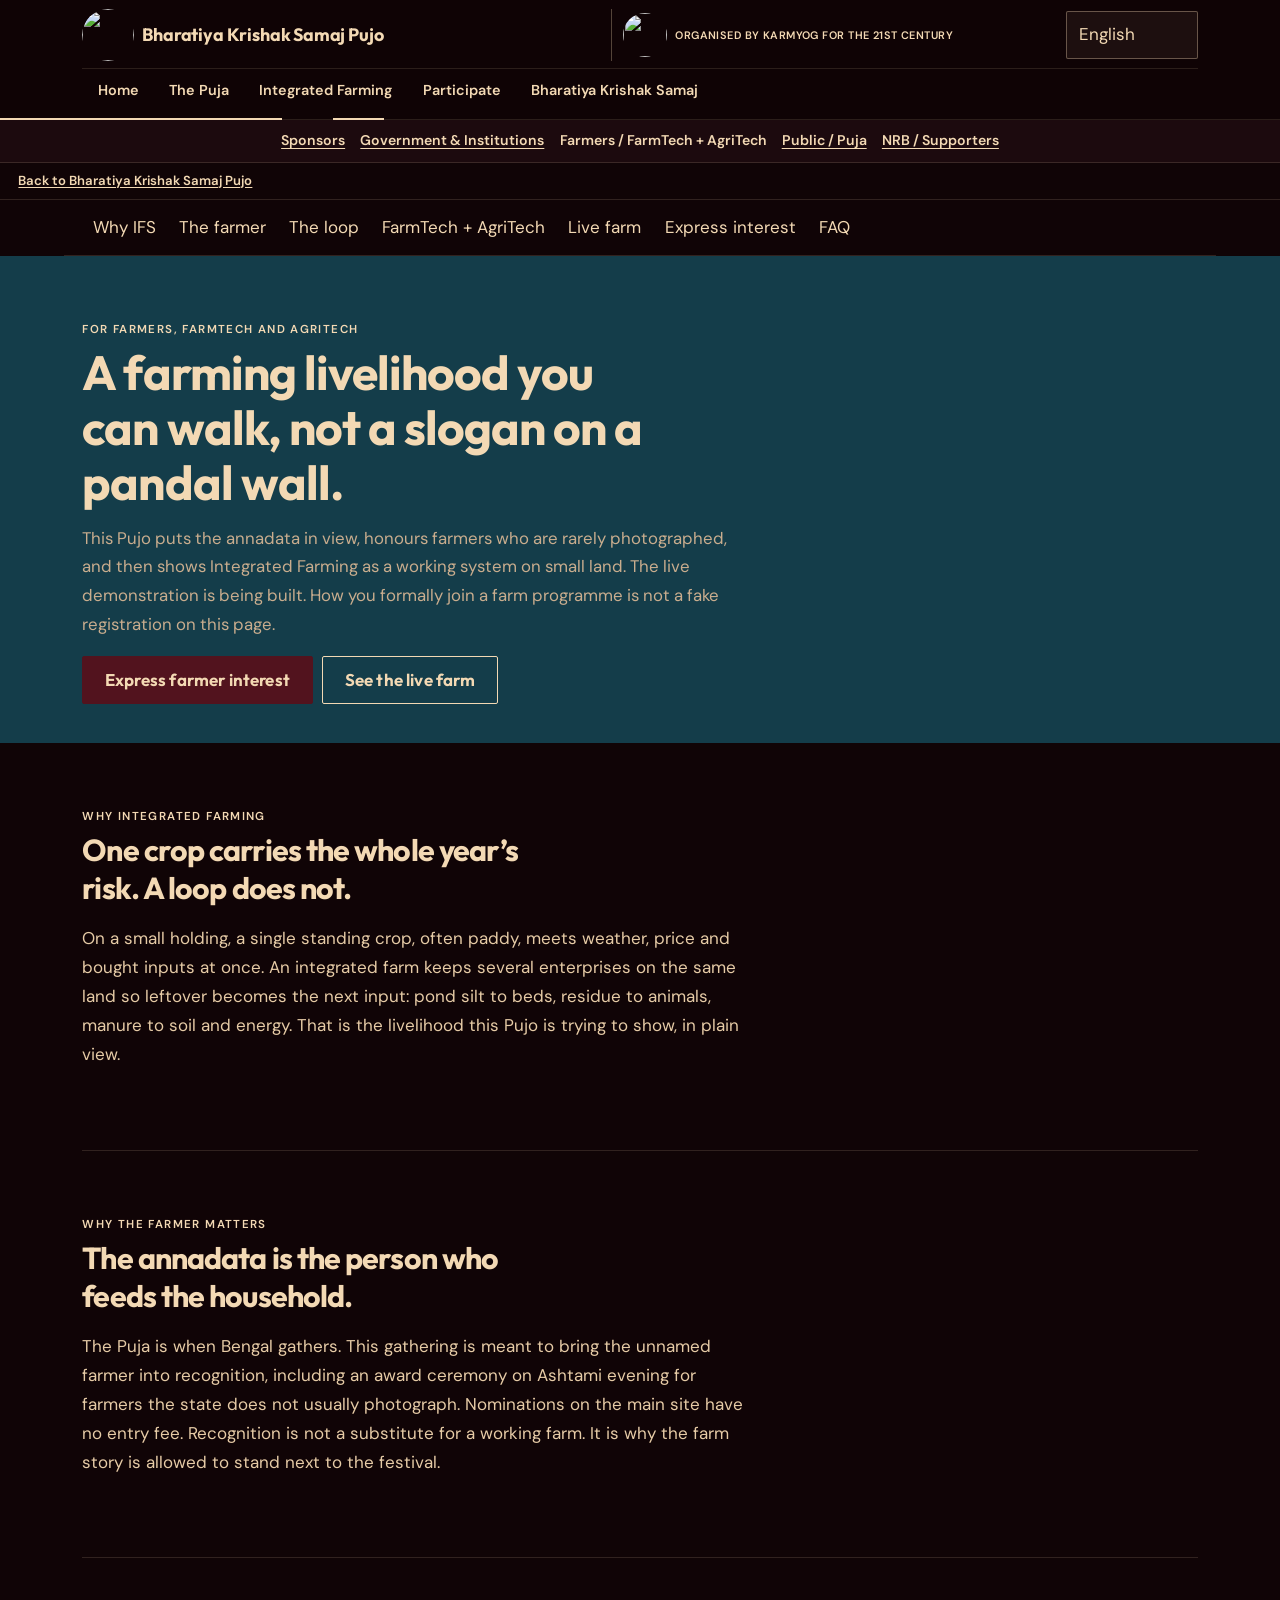
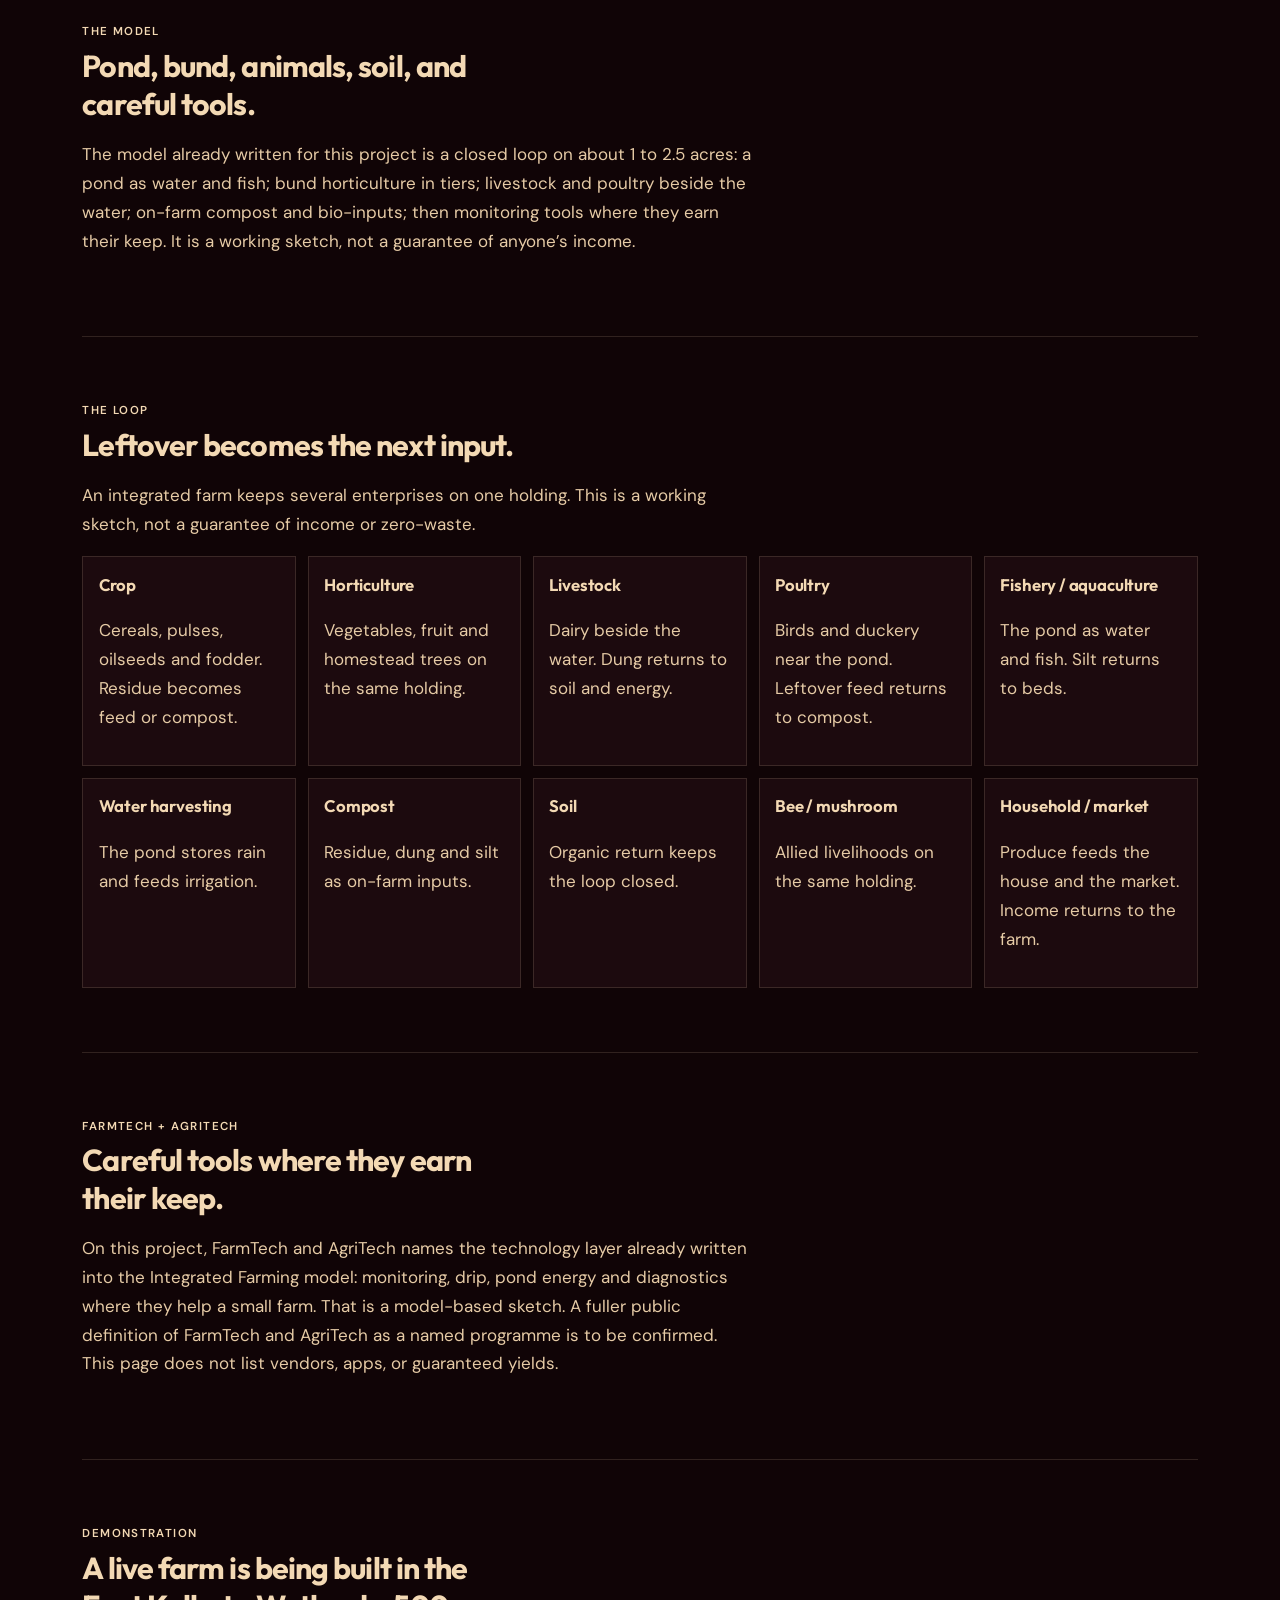
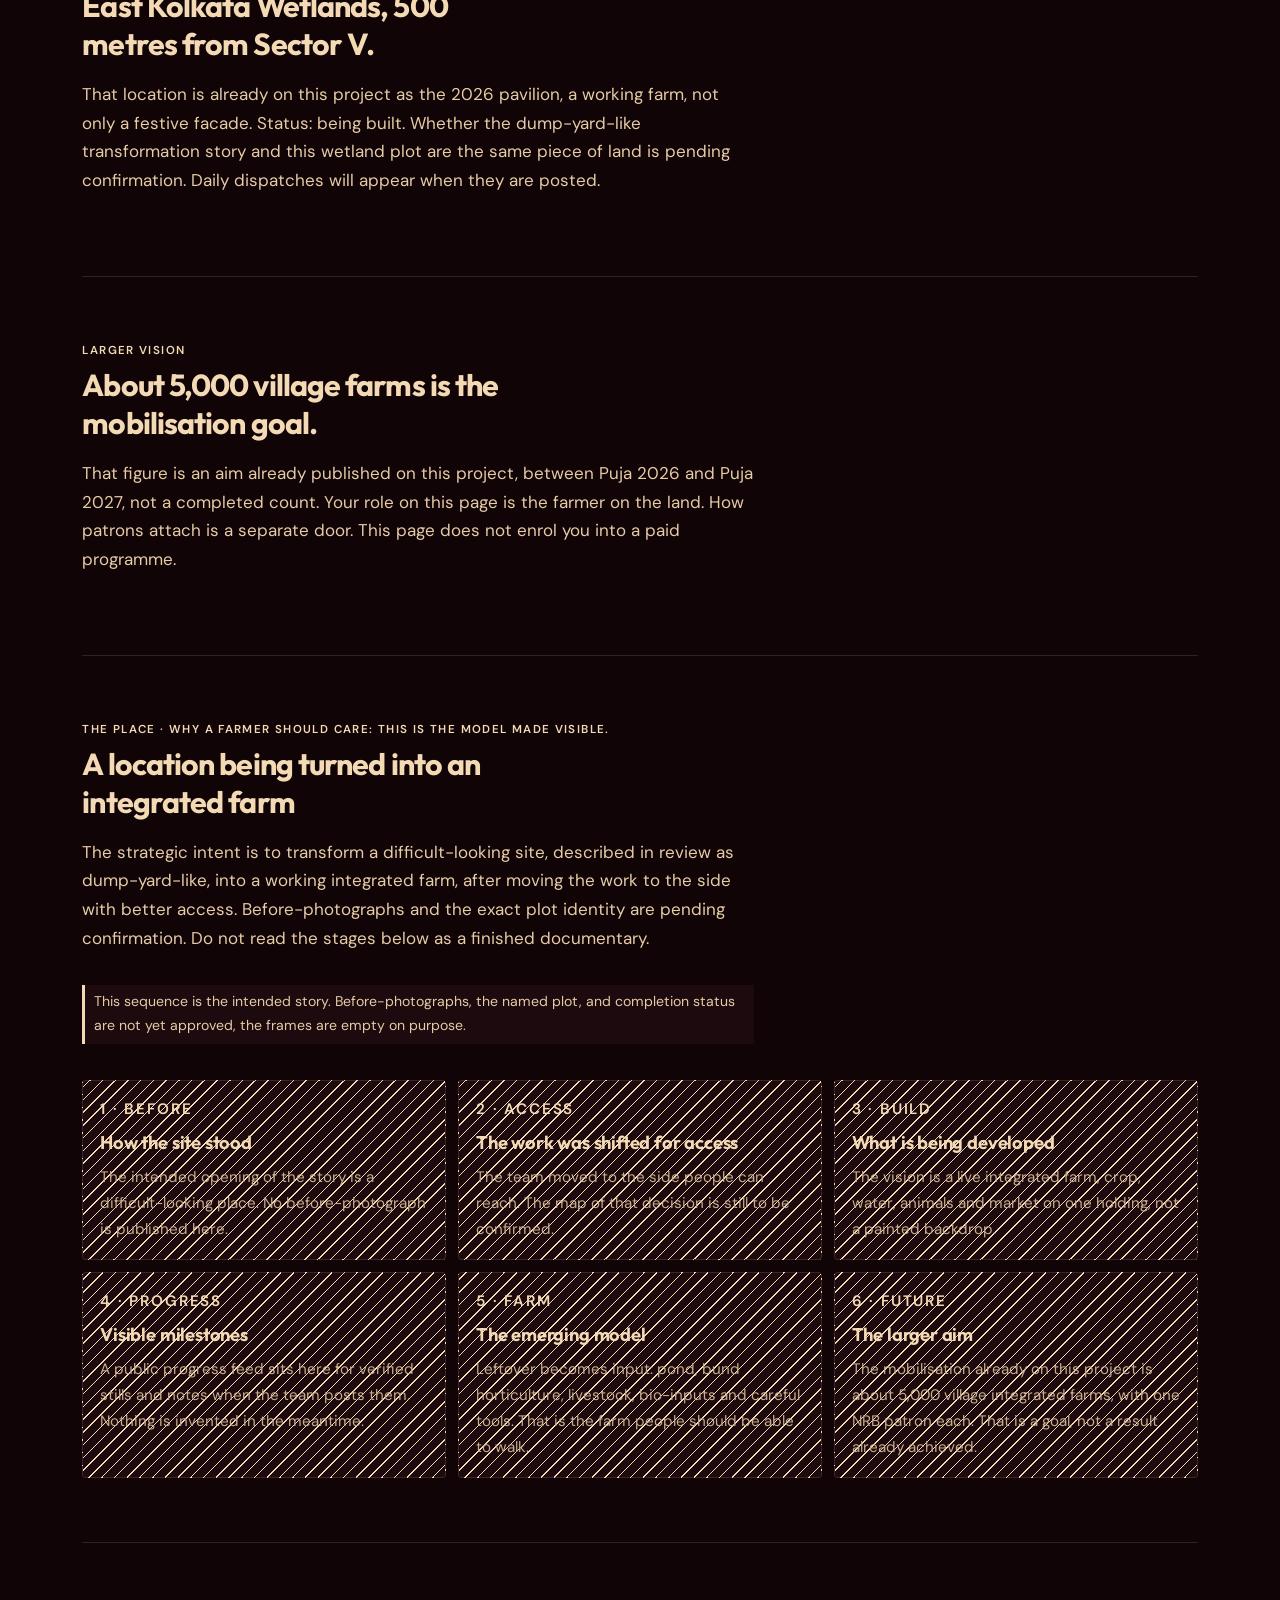
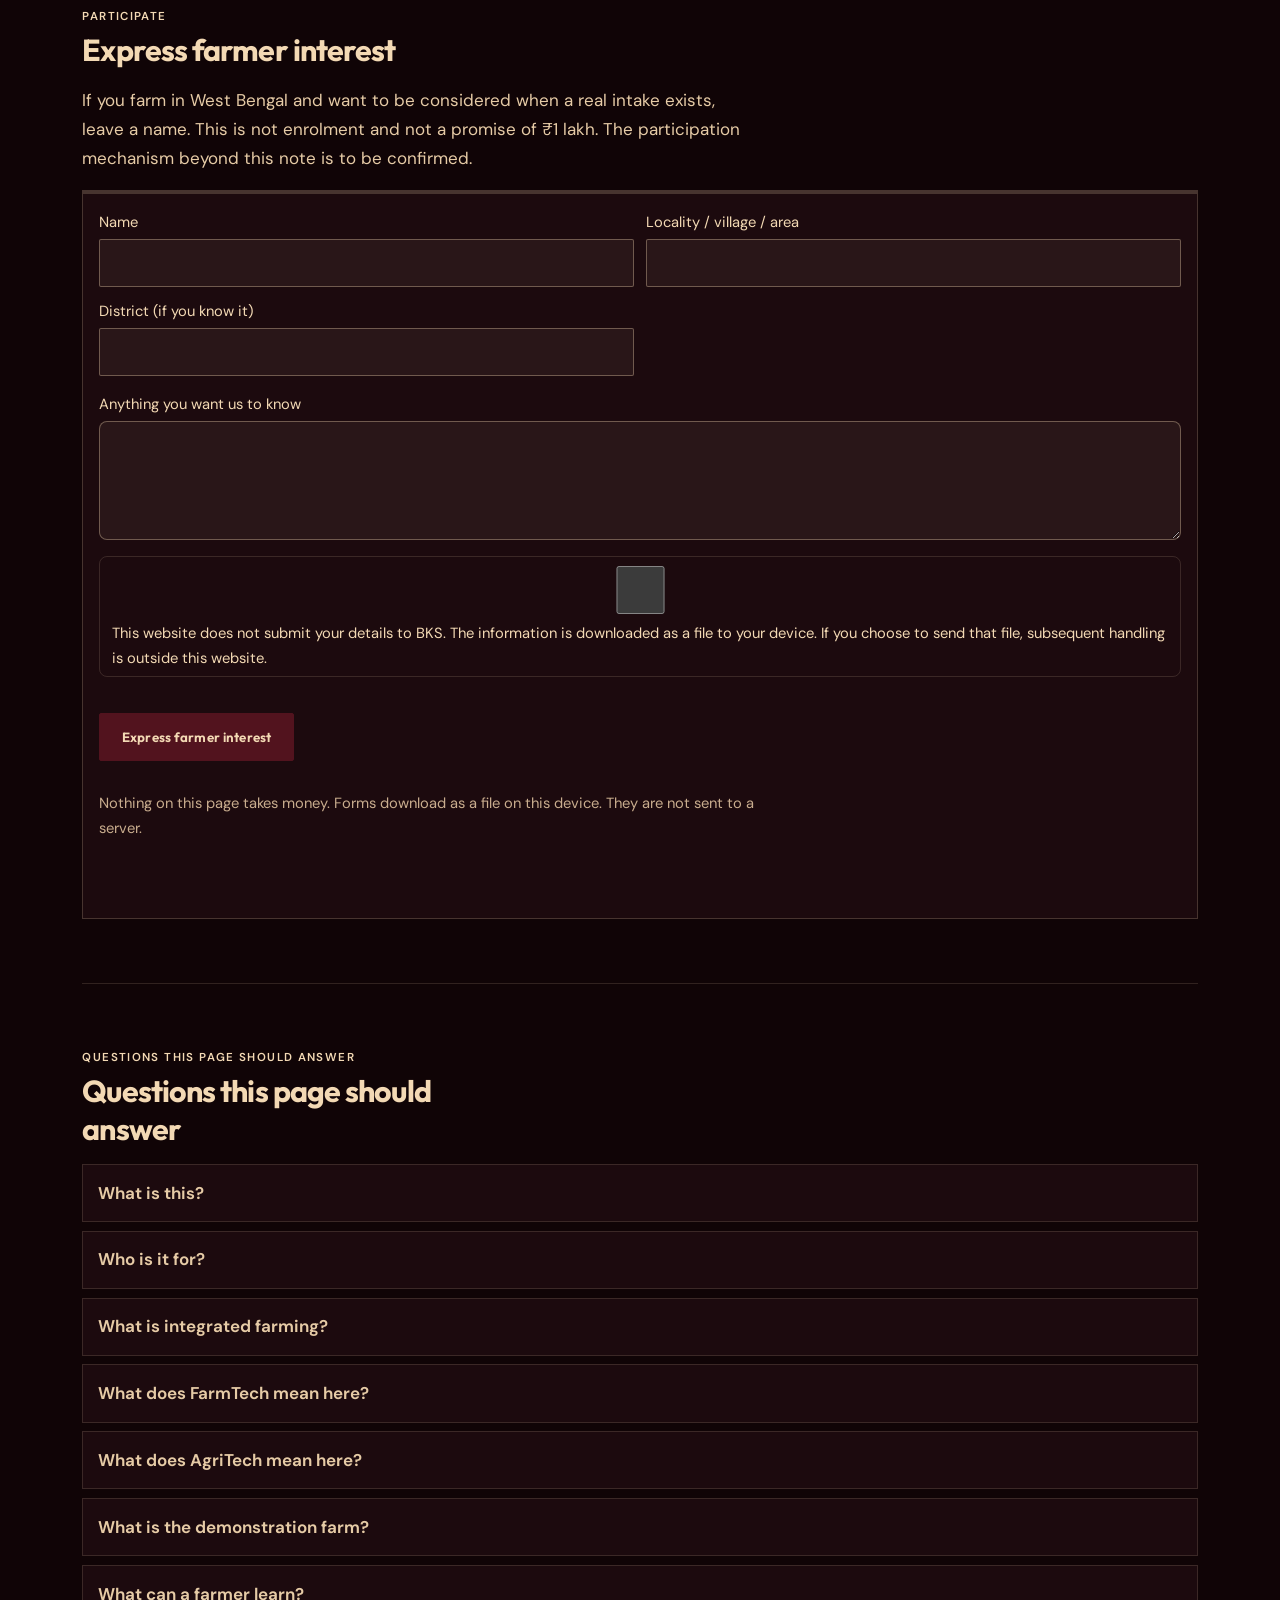
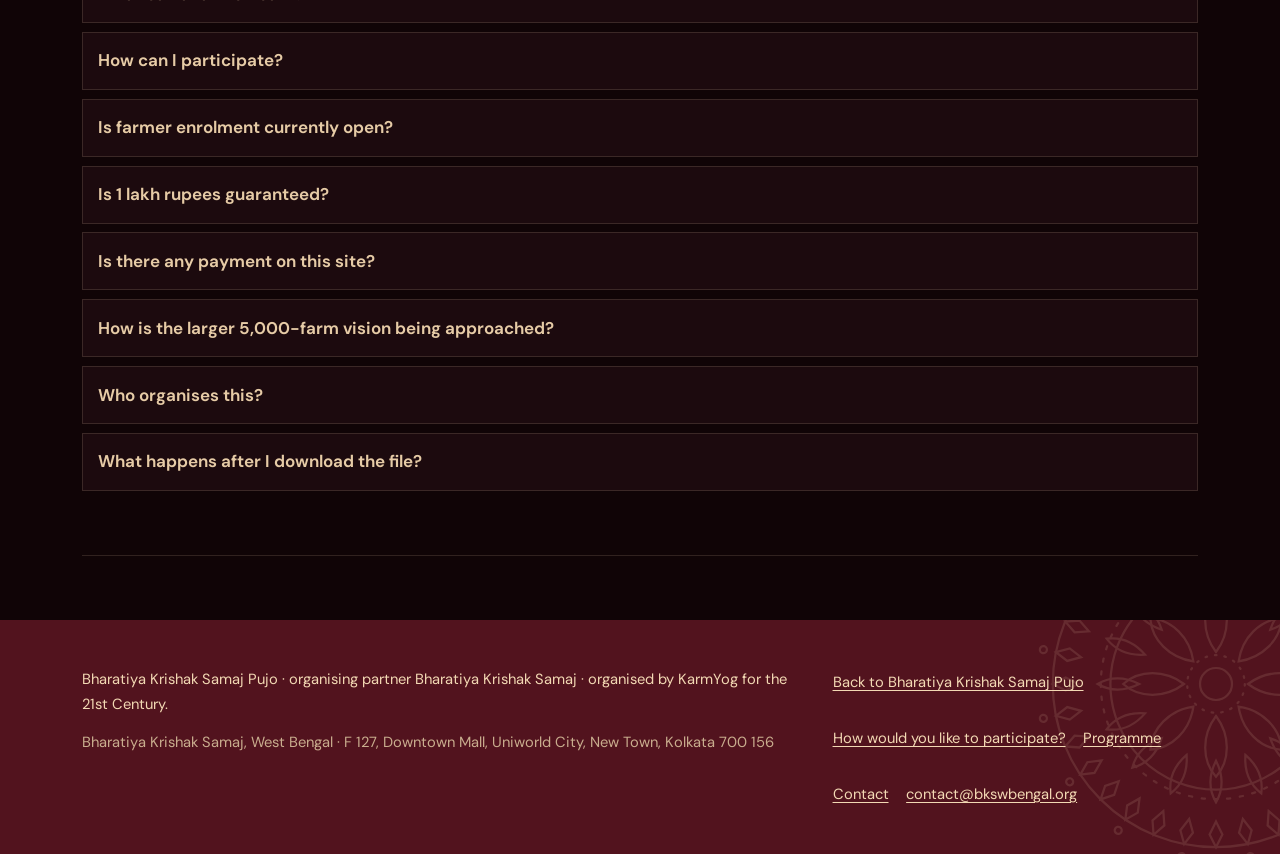
==== site/farmers/index.html @ e34e74a7 "Redesign site: dark sand/maroon theme, five-stop journey, stories viewer - New palette (sand #f3d9b4" ====
<!DOCTYPE html>
<html lang="en" data-sec="night" data-experience="farmers" data-base="..">
<head>
  <meta charset="utf-8">
  <meta name="viewport" content="width=device-width, initial-scale=1">
  <title>Farmers / FarmTech + AgriTech | Bharatiya Krishak Samaj Pujo</title>
  <meta name="description" content="Integrated Farming, FarmTech and AgriTech at Bharatiya Krishak Samaj Pujo. Express interest. No enrolment and no payment on this page.">
  <meta name="robots" content="noindex, nofollow, noarchive">
  <meta name="google" content="notranslate">
  <meta property="og:type" content="website">
  <meta property="og:title" content="Farmers / FarmTech + AgriTech | Bharatiya Krishak Samaj Pujo">
  <meta property="og:description" content="Integrated Farming, FarmTech and AgriTech at Bharatiya Krishak Samaj Pujo. Express interest. No enrolment and no payment on this page.">
  <link rel="canonical" href="/farmers/">
  <link rel="icon" href="../assets/bks-seal-96.png" type="image/png">
  <link rel="stylesheet" href="../styles/fonts.css">
  <link rel="stylesheet" href="../styles/tokens.css?v=w1">
  <link rel="stylesheet" href="../styles/app.css?v=w1">
  <link rel="stylesheet" href="../styles/art.css?v=w1">
  <link rel="stylesheet" href="../styles/ecosystem.css?v=w1">
  <link rel="stylesheet" href="../styles/fonts-sunflare.css?v=w1">
  <link rel="stylesheet" href="../styles/sunflare.css?v=w3">
  <link rel="stylesheet" href="../styles/palette.css?v=w3">
  <link rel="stylesheet" href="../styles/secondary.css?v=w4">
</head>
<body class="eco-body">
  <a class="skip" href="#main">Skip to content</a>
  <div id="eco-root"></div>
  <script src="../scripts/campaign.js?v=w1"></script>
  <script src="../scripts/ecosystem.js?v=w1"></script>
</body>
</html>
---- site/styles/tokens.css ----
/* BKS digital tokens, copied from Brand System v1.2.0 as documented values.
   Logo pigments stay logo-only. Seasonal festival tints below are ADDITIONS
   for this Durga Puja microsite. They do not replace brand green or gold. */

:root {
  --bks-logo-green-text: #0e5306;
  --bks-logo-blue-annadata: #00168b;

  --color-brand-primary: #52131e;
  --color-brand-primary-soft: #7a2a37;
  --color-brand-primary-deep: #3a0d15;
  --color-brand-secondary: #f3d9b4;
  /* Documented Phase-1 addition: tint of brand gold for draft/governance banners. */
  --color-brand-secondary-tint: #f3d9b4;
  --color-brand-accent: #7a2a37;
  --color-surface-default: #f3d9b4;
  --color-surface-card: #1c0a0e;
  --color-surface-raised: #1c0a0e;
  --color-text-primary: #1f0b0f;
  --color-text-secondary: #3a1a20;
  --color-text-muted: #6d5054;
  --color-text-on-brand: #f3d9b4;
  --color-border-default: #ecd9cc;
  --color-action-primary: #f3d9b4;
  --color-action-primary-text: #1f0b0f;

  --font-display: "Outfit", "Baloo Da 2", "Hind", "Nirmala UI", "Noto Sans Bengali", system-ui, sans-serif;
  --font-text: "DM Sans", "Hind Siliguri", "Hind", "Nirmala UI", "Noto Sans", "Segoe UI", system-ui, sans-serif;
  --font-promo: "Galada", var(--font-display), cursive;

  --size-body: 1.0625rem;
  --size-h1: clamp(2rem, 5vw, 3.2rem);
  --size-h2: clamp(1.35rem, 3vw, 1.85rem);
  --tap-min: 48px;
  --wrap: min(42rem, 100%);
  --wrap-wide: min(72rem, 100%);
  --space-section: clamp(2.5rem, 5vw, 4.5rem);
  --radius-card: 14px;
  --shadow-quiet: 0 1px 0 rgba(32, 26, 16, 0.04), 0 12px 32px rgba(82, 19, 30, 0.06);

  /* Editorial slot materials, derived from BKS surfaces. */
  --slot-clay: #d8c4a0;
  --slot-field: #52131e;
  --slot-lamp: #f3d9b4;
  --slot-weave: #cbb892;

  /* Seasonal Durga Puja microsite tints. Additive to BKS green/gold. */
  --fest-sindoor: #52131e;
  --fest-sindoor-deep: #3a0d15;
  --fest-marigold: #f3d9b4;
  --fest-turmeric: #f3d9b4;
  --fest-terracotta: #7a2a37;
  --fest-pond: #143d4a;
  --fest-soil: #4a3424;
}

@media (prefers-reduced-motion: reduce) {
  *, *::before, *::after {
    animation: none !important;
    transition: none !important;
    scroll-behavior: auto !important;
  }
}
---- site/styles/app.css ----
*, *::before, *::after { box-sizing: border-box; }

html { scroll-behavior: smooth; max-width: 100%; overflow-x: clip; }

body {
  margin: 0;
  max-width: 100%;
  overflow-x: clip;
  font-family: var(--font-text);
  font-size: var(--size-body);
  line-height: 1.7;
  color: var(--color-text-primary);
  background: var(--color-surface-default);
}

:lang(bn),
:lang(hi) { line-height: 1.85; }

a { color: var(--color-brand-primary); }
a:focus-visible,
button:focus-visible,
summary:focus-visible {
  outline: 3px solid var(--color-brand-secondary);
  outline-offset: 3px;
}

.eco-entry,
.audience-strip {
  margin: 0;
  padding: 0.55rem 1.15rem;
  background: var(--color-surface-card);
  border-bottom: 1px solid var(--color-border-default);
  font-size: 0.88rem;
  display: flex;
  flex-wrap: wrap;
  gap: 0.35rem 0.95rem;
  align-items: center;
  justify-content: center;
}
.eco-entry a,
.audience-strip a { font-weight: 600; }
.audience-strip a[aria-current="page"] {
  color: var(--color-text-primary);
  text-decoration: none;
}

.skip {
  position: absolute;
  left: 0.75rem;
  top: -3.5rem;
  background: var(--color-surface-raised);
  color: var(--color-text-primary);
  padding: 0.5rem 0.75rem;
  z-index: 40;
}
.skip:focus { top: 0.75rem; }

.site-header {
  position: sticky;
  top: 0;
  z-index: 30;
  background: var(--color-brand-primary);
  color: var(--color-text-on-brand);
  padding: 0 0 0.95rem;
  box-shadow: 0 8px 24px rgba(82, 19, 30, 0.18);
}

.header-inner,
.wrap-wide {
  width: var(--wrap-wide);
  max-width: 100%;
  padding-inline: 1.15rem;
  margin-inline: auto;
}
.header-inner { padding-top: 0.85rem; }
.wrap {
  width: var(--wrap);
  max-width: 100%;
  padding-inline: 1.15rem;
  margin-inline: auto;
}

.brand-row {
  display: grid;
  grid-template-columns: minmax(0, 1.2fr) auto minmax(0, 1fr) auto;
  align-items: center;
  column-gap: 0.7rem;
  row-gap: 0.4rem;
  min-width: 0;
}
.brand-lockup {
  display: flex;
  flex-direction: row;
  flex-wrap: nowrap;
  align-items: center;
  gap: 0.5rem;
  min-width: 0;
  max-width: 100%;
  color: inherit;
  text-decoration: none;
}
.brand-lockup--bks,
.brand-lockup--karmyog {
  min-width: 0;
}
.brand-divider {
  width: 1px;
  align-self: stretch;
  min-height: 2.2rem;
  background: color-mix(in srgb, var(--color-text-on-brand) 28%, transparent);
}

.seal {
  width: 48px;
  height: 48px;
  display: block;
  background: transparent;
  border-radius: 50%;
  overflow: hidden;
  flex-shrink: 0;
  flex: 0 0 auto;
}
.seal img {
  width: 48px;
  height: 48px;
  display: block;
  object-fit: contain;
  border-radius: 50%;
}

.wordmark {
  font-family: var(--font-display);
  font-weight: 650;
  font-size: clamp(0.8rem, 2.1vw, 1.12rem);
  line-height: 1.18;
  min-width: 0;
  flex: 1 1 auto;
  overflow-wrap: anywhere;
  text-wrap: pretty;
  white-space: normal;
}
.brand-sub {
  font-size: 0.68rem;
  letter-spacing: 0.04em;
  text-transform: uppercase;
  opacity: 0.9;
  min-width: 0;
  flex: 1 1 auto;
  overflow-wrap: anywhere;
  white-space: normal;
  line-height: 1.3;
  max-width: none;
}

.karmyog-mark {
  width: 40px;
  height: 40px;
  flex-shrink: 0;
  border-radius: 50%;
  display: block;
  object-fit: contain;
  background: transparent;
}

.header-tools {
  display: flex;
  flex-wrap: nowrap;
  flex-shrink: 0;
  gap: 0.35rem;
  align-items: center;
  justify-self: end;
  margin-left: 0;
}
.nav-toggle { flex-shrink: 0; }
.lang-bar--header { display: flex; }
.lang-select-wrap { display: block; }
.lang-select {
  appearance: none;
  -webkit-appearance: none;
  min-height: var(--tap-min);
  min-width: 8.25rem;
  max-width: 10.5rem;
  padding: 0 2rem 0 0.75rem;
  background-color: color-mix(in srgb, var(--color-text-on-brand) 10%, transparent);
  background-image: url("data:image/svg+xml;utf8,<svg xmlns='http://www.w3.org/2000/svg' width='12' height='8' viewBox='0 0 12 8'><path fill='%23f3d9b4' d='M1.2 1.2L6 6l4.8-4.8' stroke='%23f3d9b4' stroke-width='1.6' fill='none' stroke-linecap='round' stroke-linejoin='round'/></svg>");
  background-repeat: no-repeat;
  background-position: right 0.7rem center;
  color: var(--color-text-on-brand);
  border: 1px solid color-mix(in srgb, var(--color-text-on-brand) 35%, transparent);
  border-radius: 8px;
  font: inherit;
  cursor: pointer;
}
.lang-select:hover {
  background-color: color-mix(in srgb, var(--color-text-on-brand) 16%, transparent);
}
.lang-select option,
.lang-select optgroup {
  color: #1c1915 !important;
  background-color: #1c0a0e !important;
}
.lang-select option:checked,
.lang-select option:hover {
  color: #f3d9b4;
  background-color: #52131e;
}
.nav-toggle {
  min-height: var(--tap-min);
  min-width: var(--tap-min);
  background: transparent;
  color: inherit;
  border: 1px solid color-mix(in srgb, var(--color-text-on-brand) 35%, transparent);
  border-radius: 8px;
  font: inherit;
  cursor: pointer;
}

.nav-toggle {
  display: inline-flex;
  align-items: center;
  justify-content: center;
  padding: 0;
}
.nav-toggle-bars {
  display: flex;
  flex-direction: column;
  justify-content: center;
  gap: 5px;
  width: 18px;
}
.nav-toggle-bars span {
  display: block;
  height: 2px;
  background: currentColor;
  border-radius: 1px;
}
.nav-toggle:focus-visible,
.nav-close:focus-visible,
.lang-select:focus-visible {
  outline: 3px solid var(--color-brand-secondary);
  outline-offset: 3px;
}

.nav-desktop {
  display: none;
  flex-wrap: wrap;
  gap: 0.15rem 0.2rem;
  margin-top: 0.75rem;
}
.nav-desktop a,
.nav-drawer-list a {
  color: inherit;
  text-decoration: none;
  min-height: var(--tap-min);
  display: inline-flex;
  align-items: center;
  padding: 0 0.7rem;
  border-radius: 8px;
}
.nav-desktop a { color: var(--color-text-on-brand); }
.nav-desktop a.nav-bks-bengal {
  font-weight: 800;
  text-decoration: underline;
  text-underline-offset: 0.2em;
}
.nav-drawer-list a.nav-bks-bengal {
  font-weight: 800;
  color: var(--color-brand-primary);
}

/* Krishi Ratna League-Bengal, same colorful campaign cue as bkswbengal.org */
.nav-desktop a.nav-jai-kisan,
.nav-drawer-list a.nav-jai-kisan {
  display: inline-flex;
  align-items: center;
  gap: 2px;
  text-decoration: none;
}
.nav-jai-kisan__label {
  font-family: var(--font-promo);
  font-size: 1.05em;
  font-weight: 400;
  letter-spacing: 0.01em;
  line-height: 1.15;
  background-image: linear-gradient(
    110deg,
    #0f7a3f 0%,
    #f3d9b4 28%,
    #d4481a 52%,
    #1f6fb5 76%,
    #0f7a3f 100%
  );
  background-size: 220% 100%;
  -webkit-background-clip: text;
  background-clip: text;
  color: transparent;
  animation: jai-kisan-shimmer 4.5s ease-in-out infinite;
}
.nav-desktop a.nav-jai-kisan:hover .nav-jai-kisan__label,
.nav-desktop a.nav-jai-kisan:focus-visible .nav-jai-kisan__label,
.nav-drawer-list a.nav-jai-kisan:hover .nav-jai-kisan__label,
.nav-drawer-list a.nav-jai-kisan:focus-visible .nav-jai-kisan__label {
  animation-duration: 2.2s;
}
.nav-jai-kisan .nav-ext-mark {
  color: #f3d9b4;
  opacity: 0.9;
  font-size: 0.85em;
}
@keyframes jai-kisan-shimmer {
  0% { background-position: 0% 50%; }
  50% { background-position: 100% 50%; }
  100% { background-position: 0% 50%; }
}
@media (prefers-reduced-motion: reduce) {
  .nav-jai-kisan__label {
    animation: none;
    background-image: none;
    color: #7a2a37;
  }
}

.nav-desktop a[aria-current="page"] {
  background: color-mix(in srgb, var(--color-text-on-brand) 16%, transparent);
}
.nav-drawer-list a[aria-current="page"] {
  background: color-mix(in srgb, var(--color-brand-primary) 12%, transparent);
}

.nav-backdrop {
  position: fixed;
  inset: 0;
  background: rgba(82, 19, 30, 0.46);
  z-index: 35;
}
.nav-drawer {
  position: fixed;
  top: 0;
  right: 0;
  z-index: 36;
  width: min(22rem, 92vw);
  height: 100dvh;
  background: var(--color-surface-card);
  color: var(--color-text-primary);
  box-shadow: -16px 0 40px rgba(82, 19, 30, 0.18);
  display: flex;
  flex-direction: column;
  padding: 0 1rem 1.5rem;
  overflow: auto;
  transform: translateX(0);
  border-left: 4px solid var(--fest-sindoor);
}
.nav-drawer[hidden],
.nav-backdrop[hidden] { display: none !important; }
.nav-drawer-head {
  display: flex;
  align-items: center;
  justify-content: space-between;
  gap: 0.75rem;
  margin: 0 -1rem 0.5rem;
  padding: 0.85rem 1rem;
  background: var(--color-brand-primary);
  color: var(--color-text-on-brand);
  border-bottom: 3px solid var(--fest-marigold);
}
.nav-drawer-title {
  font-family: var(--font-display);
  font-size: 1.2rem;
  margin: 0;
}
.nav-close {
  min-height: var(--tap-min);
  min-width: var(--tap-min);
  border: 1px solid color-mix(in srgb, var(--color-text-on-brand) 35%, transparent);
  background: transparent;
  border-radius: 8px;
  font-size: 1.5rem;
  line-height: 1;
  cursor: pointer;
  color: inherit;
}
.nav-drawer-list {
  display: flex;
  flex-direction: column;
  gap: 0.15rem;
}
.nav-drawer-list a {
  color: var(--color-text-primary);
  border-radius: 10px;
}
.nav-drawer-list a:hover,
.nav-drawer-list a:focus-visible {
  background: color-mix(in srgb, var(--color-brand-primary) 8%, transparent);
}
.nav-group-label {
  margin: 0.95rem 0 0.25rem;
  padding: 0 0.7rem;
  font-size: 0.68rem;
  font-weight: 700;
  letter-spacing: 0.08em;
  text-transform: uppercase;
  color: var(--color-text-muted);
}
.nav-group {
  display: flex;
  flex-direction: column;
  gap: 0.1rem;
  margin-bottom: 0.2rem;
}
.nav-kind {
  margin-left: auto;
  font-size: 0.62rem;
  letter-spacing: 0.06em;
  text-transform: uppercase;
  color: var(--color-text-muted);
  font-weight: 650;
}
.nav-drawer-list a {
  justify-content: flex-start;
  gap: 0.65rem;
}
.crumbs {
  display: flex;
  flex-wrap: wrap;
  align-items: center;
  gap: 0.35rem;
  padding-top: 0.75rem;
  padding-bottom: 0.15rem;
  font-size: 0.85rem;
  color: var(--color-text-muted);
}
.crumbs[hidden] { display: none !important; }
.crumbs a { color: var(--color-brand-primary); }
.crumbs [aria-current="page"] { color: var(--color-text-primary); font-weight: 650; }
.crumb-sep { opacity: 0.45; }
.nav-drawer-langs {
  display: none;
}
body.nav-open { overflow: hidden; }
body.nav-open #main,
body.nav-open .site-footer {
  pointer-events: none;
}

@media (min-width: 1100px) {
  .nav-toggle { display: none; }
  .nav-desktop { display: flex; }
  .seal, .seal img { width: 52px; height: 52px; }
  .karmyog-mark { width: 44px; height: 44px; }
}
@media (max-width: 1099px) {
  .site-header { padding-bottom: 0.7rem; }
  .lang-select {
    min-width: 6.6rem;
    max-width: 7.6rem;
    padding-left: 0.55rem;
    padding-right: 1.65rem;
    font-size: 0.875rem;
  }
  .brand-row {
    grid-template-columns: minmax(0, 1fr) auto minmax(0, 1fr);
    grid-template-areas:
      "bks div ky"
      "tools tools tools";
  }
  .brand-lockup--bks { grid-area: bks; }
  .brand-divider { grid-area: div; display: block; width: 1px; min-height: 2.4rem; }
  .brand-lockup--karmyog { grid-area: ky; }
  .header-tools { grid-area: tools; }
  .wordmark { font-size: 0.8rem; }
  .brand-sub { font-size: 0.58rem; letter-spacing: 0.03em; }
  .seal, .seal img { width: 40px; height: 40px; }
  .karmyog-mark { width: 36px; height: 36px; }
}

@media (prefers-reduced-motion: no-preference) {
  .nav-drawer {
    transition: transform 0.28s ease;
  }
  .nav-drawer.is-closing { transform: translateX(100%); }
  .nav-backdrop {
    transition: opacity 0.28s ease;
  }
}

main { padding: 0 0 4rem; }

.hero-band {
  border-bottom: 1px solid var(--color-border-default);
  padding: clamp(1.25rem, 3.5vw, 2.6rem) 0 2rem;
}
.hero-band--photo {
  position: relative;
  overflow: hidden;
  min-height: 36rem;
  padding: clamp(1.6rem, 4vw, 3.4rem) 0 2.4rem;
  background:
    linear-gradient(96deg, rgba(30, 8, 5, 0.94) 0%, rgba(72, 18, 11, 0.82) 32%, rgba(96, 26, 16, 0.42) 60%, rgba(96, 26, 16, 0.22) 100%),
    url("../assets/puja-2025/idol-durga-2025.jpg") 52% 38% / cover;
  color: #f3d9b4;
}
.hero-grid {
  display: grid;
  gap: 1.5rem;
  min-width: 0;
  grid-template-columns: minmax(0, 1fr);
  align-items: center;
  position: relative;
  z-index: 1;
}
.hero-grid > * { min-width: 0; max-width: 100%; }
.hero-copy { order: 1; }
.hero-organizer {
  margin: 0.35rem 0 0.55rem;
  font-size: 0.78rem;
  letter-spacing: 0.08em;
  text-transform: uppercase;
  color: #f3d9b4;
  font-weight: 650;
}
.hero-kicker-live {
  display: inline-flex;
  border: 1px solid rgba(243, 217, 180, 0.34);
  background: rgba(243, 217, 180, 0.12);
  border-radius: 999px;
  padding: 0.35rem 0.8rem;
  letter-spacing: 0.04em;
  font-size: 0.82rem;
  font-weight: 650;
  margin: 0 0 0.85rem;
  color: #f3d9b4;
}
.hero-band--photo h1 {
  font-family: var(--font-display);
  font-size: clamp(2rem, 7vw, 4.4rem);
  font-weight: 700;
  line-height: 1.08;
  letter-spacing: -0.03em;
  color: #f3d9b4;
  margin: 0.2rem 0 0.9rem;
  max-width: 18ch;
}
.hero-band--photo .lede {
  color: rgba(243, 217, 180, 0.88);
  max-width: 42rem;
}
.hero-whenwhere {
  margin: 0 0 0.75rem;
  font-size: 0.82rem;
  letter-spacing: 0.12em;
  text-transform: uppercase;
  font-weight: 650;
  color: #f3d9b4;
}
.hero-meta {
  display: grid;
  grid-template-columns: 1fr;
  gap: 1px;
  margin: 1.1rem 0 1.2rem;
  max-width: 48rem;
  overflow: hidden;
  border: 1px solid rgba(243, 217, 180, 0.16);
  border-radius: 14px;
  background: rgba(243, 217, 180, 0.08);
}
.hero-meta div { padding: 0.75rem 0.9rem; background: rgba(243, 217, 180, 0.04); }
.hero-meta dt {
  font-size: 0.68rem;
  letter-spacing: 0.12em;
  text-transform: uppercase;
  color: rgba(243, 217, 180, 0.62);
  margin: 0 0 0.15rem;
}
.hero-meta dd { margin: 0; font-weight: 600; color: #f3d9b4; }
.hero-credit {
  margin: 1rem 0 0;
  font-size: 0.82rem;
  color: rgba(243, 217, 180, 0.78);
  max-width: 40rem;
}
.hero-credit a { color: #f3d9b4; }
.hero-band--photo .btn-primary {
  background: #52131e;
  color: #f3d9b4;
  border-color: #52131e;
}
.hero-band--photo .btn-ghost {
  background: transparent;
  color: #f3d9b4;
  border: 1px solid rgba(243, 217, 180, 0.55);
  min-height: var(--tap-min);
  display: inline-flex;
  align-items: center;
  justify-content: center;
  padding: 0 1.15rem;
  border-radius: 999px;
  text-decoration: none;
  font-weight: 600;
}
.hero-band--photo .btn-ghost:focus-visible {
  outline: 3px solid var(--color-brand-secondary);
  outline-offset: 3px;
}
.nom-card {
  background: #1c0a0e;
  color: var(--color-text-primary);
  border: 1px solid rgba(243, 217, 180, 0.7);
  border-radius: 18px;
  padding: 1.1rem 1.15rem 1.2rem;
  box-shadow: var(--shadow-quiet);
}
.nom-card .kicker { color: var(--color-brand-secondary); }
.nom-card-figure strong {
  display: block;
  font-family: var(--font-display);
  font-size: 3.2rem;
  line-height: 1;
  color: #52131e;
}
.nom-card-figure span,
.nom-card-split span {
  display: block;
  font-size: 0.72rem;
  font-weight: 700;
  letter-spacing: 0.08em;
  text-transform: uppercase;
  color: var(--color-text-muted);
  margin-top: 0.2rem;
}
.nom-card-split {
  display: grid;
  grid-template-columns: 1fr 1fr;
  gap: 0.75rem;
  margin: 0.7rem 0;
}
.nom-card-split strong {
  font-size: 1.5rem;
  color: #52131e;
}
@media (min-width: 640px) {
  .hero-meta { grid-template-columns: repeat(2, minmax(0, 1fr)); }
}
@media (min-width: 1024px) {
  .hero-band--photo { min-height: 43rem; }
  .hero-grid {
    grid-template-columns: minmax(16rem, 32rem) minmax(0, 1fr);
    gap: 2.4rem;
  }
  .hero-copy { order: 0; max-width: 32rem; }
}

.kicker {
  font-size: 0.78rem;
  letter-spacing: 0.12em;
  text-transform: uppercase;
  color: var(--color-text-muted);
  margin: 0 0 0.55rem;
}
.status-line {
  display: flex;
  flex-wrap: wrap;
  align-items: center;
  gap: 0.4rem 0.6rem;
  margin: 0 0 1rem;
  font-size: 0.88rem;
  color: var(--color-text-secondary);
}
h1 {
  font-family: var(--font-display);
  font-size: var(--size-h1);
  font-weight: 650;
  line-height: 1.18;
  margin: 0.15rem 0 0.85rem;
  overflow-wrap: break-word;
  word-break: normal;
  max-width: 100%;
  letter-spacing: -0.02em;
}
h1:focus { outline: none; }
h2 {
  font-family: var(--font-display);
  font-size: var(--size-h2);
  font-weight: 650;
  margin: 2rem 0 0.55rem;
  letter-spacing: -0.015em;
}
h3 { font-family: var(--font-display); font-size: 1.18rem; margin: 0 0 0.4rem; }
.lede {
  font-size: 1.12rem;
  color: var(--color-text-secondary);
  margin: 0 0 1.2rem;
  max-width: 40rem;
  overflow-wrap: anywhere;
}
p, dd, .slot, .slot-caption, .lede { overflow-wrap: break-word; }

.page-head {
  padding-top: 2.25rem;
  margin-bottom: 0.5rem;
}
.view.wrap-wide > .page-head {
  width: var(--wrap);
  max-width: 100%;
  padding-inline: 0;
}
.page-head .lede { margin-bottom: 0; }
.rule {
  height: 1px;
  background: var(--color-border-default);
  border: 0;
  margin: 1.4rem 0 1.6rem;
}

.facts {
  display: grid;
  gap: 0.7rem;
  margin: 1.35rem 0 1.4rem;
  padding: 0;
  min-width: 0;
}
.facts > * { min-width: 0; }
@media (min-width: 640px) {
  .facts { grid-template-columns: 1fr 1fr; }
}
@media (min-width: 1100px) {
  .facts { grid-template-columns: repeat(3, 1fr); }
}
.facts > div {
  background: var(--color-surface-card);
  border: 1px solid var(--color-border-default);
  border-radius: var(--radius-card);
  padding: 0.85rem 0.95rem;
  box-shadow: var(--shadow-quiet);
}
.facts dt {
  font-size: 0.7rem;
  letter-spacing: 0.12em;
  text-transform: uppercase;
  color: var(--color-text-muted);
  margin: 0 0 0.28rem;
}
.facts dd { margin: 0; }

.slot {
  min-height: 12rem;
  aspect-ratio: 4 / 3;
  color: var(--color-text-on-brand);
  display: grid;
  place-items: center;
  text-align: center;
  padding: 1.25rem 1.4rem;
  border-radius: var(--radius-card);
  font-size: 0.92rem;
  position: relative;
  overflow: hidden;
}
.slot--hero { min-height: 16rem; aspect-ratio: 16 / 10; }
.slot--card { min-height: 7.5rem; aspect-ratio: 16 / 9; font-size: 0.78rem; padding: 0.8rem; }
.slot__label {
  position: relative;
  z-index: 1;
  max-width: 18rem;
  line-height: 1.45;
}
.slot--clay {
  background:
    repeating-linear-gradient(135deg, transparent 0 14px, rgba(32, 26, 16, 0.04) 14px 15px),
    linear-gradient(165deg, #c9ae86 0%, #8f6d45 55%, #5c4630 100%);
  color: #f3d9b4;
}
.slot--field {
  background:
    linear-gradient(180deg, rgba(246, 241, 228, 0.08) 0%, transparent 40%),
    linear-gradient(160deg, var(--color-brand-primary-soft) 0%, var(--color-brand-primary-deep) 100%);
}
.slot--weave {
  background:
    repeating-linear-gradient(90deg, rgba(32, 26, 16, 0.07) 0 2px, transparent 2px 10px),
    linear-gradient(180deg, #d8c39a, #b79a6a);
  color: #2a2114;
}
.slot--drum {
  background:
    radial-gradient(circle at 50% 120%, rgba(246, 241, 228, 0.18), transparent 46%),
    linear-gradient(180deg, #3d2a1c, #1c120c);
}
.slot--kitchen {
  background: linear-gradient(180deg, #f3d9b4, #c9a36a 60%, #8a5a32);
  color: #2a1c10;
}
.slot--hands {
  background: linear-gradient(145deg, #f3d9b4, #c4a57a);
  color: #2a2114;
}
.slot--street {
  background: linear-gradient(180deg, #d7c7a4, #6e7a62 70%, #2a0a10);
}
.slot--lamp {
  background:
    radial-gradient(circle at 50% 30%, #f3d9b4 0, transparent 42%),
    linear-gradient(180deg, #3a2a16, #120c08);
}
.slot--path {
  background: linear-gradient(180deg, #f3d9b4, #52131e);
}
.slot-caption {
  font-size: 0.78rem;
  color: var(--color-text-muted);
  margin: 0.55rem 0 0;
}

.badge {
  display: inline-block;
  font-size: 0.66rem;
  letter-spacing: 0.08em;
  text-transform: uppercase;
  padding: 0.2rem 0.5rem;
  border-radius: 4px;
  border: 1px solid var(--color-border-default);
  background: var(--color-surface-card);
  color: var(--color-text-primary);
  margin: 0 0.25rem 0.35rem 0;
}
.badge-verified { background: #f3d9b4; border-color: #5d7a62; color: #52131e; }
.badge-research { background: #f3d9b4; border-color: #8a6a1c; color: #1f0b0f; }
.badge-proposed { background: #1c0a0e; color: #1f0b0f; }
.badge-pending { background: #edcfc0; border-color: #7a2a37; color: #3a1608; }
.badge-empty { border-style: dashed; color: #3a3224; }
.badge-tba { background: var(--color-surface-default); color: #3a3224; }

.explore { margin-top: 0.5rem; }
.explore-grid,
.theme-grid,
.story-list,
.grid { display: grid; gap: 1rem; }
.story-list { list-style: none; padding: 0; margin: 0; }
@media (min-width: 640px) {
  .grid.cols-2,
  .story-list { grid-template-columns: repeat(2, minmax(0, 1fr)); }
  .theme-grid { grid-template-columns: repeat(2, minmax(0, 1fr)); }
}
@media (min-width: 1024px) {
  .story-list { grid-template-columns: repeat(4, minmax(0, 1fr)); }
  .theme-grid { grid-template-columns: repeat(2, minmax(0, 1fr)); }
}

.explore-grid {
  display: grid;
  gap: 0;
  margin-top: 1rem;
  border-top: 1px solid var(--color-border-default);
}
.explore-card {
  display: grid;
  gap: 0.2rem;
  text-decoration: none;
  color: inherit;
  min-height: var(--tap-min);
  padding: 1.05rem 0.2rem 1.15rem;
  border-bottom: 1px solid var(--color-border-default);
  background: transparent;
  box-shadow: none;
  border-radius: 0;
}
.explore-card--puja {
  background: color-mix(in srgb, var(--fest-sindoor) 8%, transparent);
  margin: 0 -0.6rem;
  padding-inline: 0.8rem;
}
.explore-card h2 { margin: 0.1rem 0; }
.explore-card h3 { margin: 0.1rem 0; font-size: 1.15rem; }
.explore-card p { color: var(--color-text-secondary); margin: 0; }
.explore-card:hover { border-color: var(--color-brand-secondary); }
@media (min-width: 800px) {
  .explore-grid { grid-template-columns: 1.15fr 0.85fr; column-gap: 2rem; }
  .explore-card--puja { grid-column: 1 / -1; }
}

.card,
.empty-well,
.theme-card {
  background: var(--color-surface-card);
  border: 1px solid var(--color-border-default);
  border-radius: var(--radius-card);
  padding: 1.15rem 1.2rem;
  box-shadow: var(--shadow-quiet);
}
.empty-well { border-style: dashed; background: color-mix(in srgb, var(--color-surface-card) 55%, var(--color-surface-default)); }
.card h2, .card h3, .theme-card h3 { margin-top: 0.15rem; }
.card-foot {
  display: flex;
  flex-wrap: wrap;
  align-items: center;
  gap: 0.45rem;
  margin-top: 1rem;
}

.cta-row { display: flex; flex-wrap: wrap; gap: 0.6rem; margin: 1.2rem 0 0; }
.btn {
  min-height: var(--tap-min);
  display: inline-flex;
  align-items: center;
  justify-content: center;
  padding: 0 1.15rem;
  border-radius: 8px;
  text-decoration: none;
  font-weight: 600;
  border: 1px solid transparent;
  font-family: inherit;
  cursor: pointer;
}
.btn-primary { background: var(--color-action-primary); color: var(--color-action-primary-text); }
.btn-secondary {
  background: var(--color-surface-card);
  color: var(--color-brand-primary);
  border-color: var(--color-border-default);
}
.btn[aria-disabled="true"],
.btn.is-disabled {
  opacity: 0.72;
  cursor: not-allowed;
  pointer-events: none;
}

.event-list { list-style: none; padding: 0; margin: 1rem 0 0; display: grid; gap: 0.85rem; }
.event-card {
  display: grid;
  gap: 0.85rem;
  background: var(--color-surface-card);
  border: 1px solid var(--color-border-default);
  border-radius: var(--radius-card);
  padding: 1rem 1.1rem;
  box-shadow: var(--shadow-quiet);
}
@media (min-width: 640px) {
  .event-card { grid-template-columns: 6.5rem 1fr; align-items: start; }
}
.event-date {
  font-family: var(--font-display);
  color: var(--color-brand-primary);
  line-height: 1.15;
}
.event-date .day { font-size: 1.7rem; font-weight: 700; display: block; }
.event-date .mon { font-size: 0.78rem; letter-spacing: 0.08em; text-transform: uppercase; }
.event-card--template { border-style: dashed; background: color-mix(in srgb, var(--color-surface-card) 50%, var(--color-surface-default)); }
.event-meta { color: var(--color-text-muted); font-size: 0.9rem; margin: 0.2rem 0 0.45rem; }
.event-actions { margin-top: 0.65rem; }
.muted { color: var(--color-text-muted); font-size: 0.92rem; }

.split {
  display: grid;
  gap: 1rem;
}
@media (min-width: 768px) {
  .split { grid-template-columns: 1fr 1fr; }
}

.prose-block { margin: 0 0 1.75rem; }
.prose-block p { margin: 0.55rem 0 0; }
.day-list { list-style: none; padding: 0; margin: 1rem 0 0; display: grid; gap: 0; }
.day-list li {
  background: transparent;
  border: 0;
  border-left: 2px solid var(--color-border-default);
  border-radius: 0;
  padding: 0.85rem 0 0.85rem 1.1rem;
  margin: 0;
}
.day-list h3 { margin-bottom: 0.25rem; }

.legend {
  font-size: 0.95rem;
  color: var(--color-text-secondary);
  margin: 0 0 1.5rem;
  max-width: 40rem;
}
.bn-draft,
.native-draft { display: none !important; }
.layer {
  margin: 0 0 1.85rem;
  padding: 0.15rem 0 0.2rem 1.1rem;
  border-left: 3px solid var(--color-border-default);
}
.layer--fact { border-left-color: #52131e; }
.layer--position { border-left-color: #f3d9b4; }
.layer--pending { border-left-color: #7a2a37; }
.layer > h2 { margin-top: 0; }
.source-list {
  list-style: none;
  padding: 0;
  margin: 1rem 0 0;
  display: grid;
  gap: 0.85rem;
}
.source-list li {
  background: var(--color-surface-card);
  border: 1px solid var(--color-border-default);
  padding: 0.9rem 1rem;
}
.source-list h3 { margin: 0 0 0.3rem; font-size: 1.05rem; }
.source-list p { margin: 0; color: var(--color-text-secondary); }
@media (min-width: 768px) {
  .source-list { grid-template-columns: 1fr 1fr; }
}

.site-footer {
  background: var(--color-brand-primary-deep);
  color: var(--color-text-on-brand);
  padding: 2rem 0 2.25rem;
  font-size: 0.92rem;
}
.site-footer .muted { color: #e4d7b8; }
.site-footer a { color: #f3d9b4; }
.footer-address {
  font-style: normal;
  display: block;
  margin: 0.85rem 0;
  line-height: 1.55;
}
.site-footer .footer-address { color: #f3d9b4; }
.footer-grid {
  display: grid;
  gap: 1.25rem;
}
@media (min-width: 768px) {
  .footer-grid { grid-template-columns: 2fr 1fr; align-items: start; }
}
.footer-nav {
  display: flex;
  flex-wrap: wrap;
  gap: 0.5rem 1.1rem;
  margin: 0.4rem 0 0;
}
.footer-nav a { min-height: var(--tap-min); display: inline-flex; align-items: center; }

.sr-only {
  position: absolute;
  width: 1px;
  height: 1px;
  padding: 0;
  margin: -1px;
  overflow: hidden;
  clip: rect(0,0,0,0);
  border: 0;
}

[hidden] { display: none !important; }
.view { display: none; }
.view.is-active { display: block; }

.live { position: absolute; width: 1px; height: 1px; overflow: hidden; clip: rect(0,0,0,0); }

.doors {
  padding: 1.7rem 0 2rem;
  background: var(--color-surface-card);
  border-bottom: 1px solid var(--color-border-default);
}
.doors .lede { max-width: 40rem; }
.doors-grid { margin-top: 0.4rem; }
.doors-inline { margin: 1.2rem 0 1.6rem; }

.story-arc {
  margin: 0;
  padding: 1.6rem 0 1.9rem;
  background:
    linear-gradient(180deg, var(--color-brand-primary-deep) 0%, var(--color-brand-primary) 70%);
  color: var(--color-text-on-brand);
  border-bottom: 4px solid var(--fest-marigold);
}
.story-bridge {
  padding: 1.8rem 0 0.4rem;
  background: var(--color-surface-default);
}
.story-bridge-inner {
  max-width: 42rem;
}
.story-bridge-inner h2 {
  margin: 0 0 0.6rem;
  font-size: clamp(1.35rem, 2.8vw, 1.85rem);
}
.story-bridge-inner p {
  margin: 0;
  max-width: 40rem;
}
.initiative-band {
  padding: 1.5rem 0 2.2rem;
  background: var(--color-surface-default);
}
.initiative-band .nom-card {
  max-width: 40rem;
  margin: 0;
  order: 0;
}
.story-path-inner h2 {
  margin: 0 0 0.35rem;
  color: inherit;
  font-size: clamp(1.25rem, 2.6vw, 1.65rem);
}
.story-path-inner .muted { color: rgba(243, 236, 219, 0.82); }
.story-path {
  list-style: none;
  margin: 1.1rem 0 0;
  padding: 0;
  display: grid;
  gap: 0.65rem;
}
.story-path-item a {
  display: grid;
  grid-template-columns: 2.4rem minmax(0, 1fr);
  gap: 0.7rem;
  align-items: start;
  min-height: var(--tap-min);
  text-decoration: none;
  color: inherit;
  padding: 0.35rem 0;
}
.story-path-num {
  width: 2.2rem;
  height: 2.2rem;
  border-radius: 50%;
  display: inline-grid;
  place-items: center;
  background: var(--fest-sindoor);
  color: #f3d9b4;
  font-weight: 700;
  font-size: 0.85rem;
  flex-shrink: 0;
}
.story-path-copy h3 {
  margin: 0;
  font-size: 1.02rem;
}
.story-path-copy p { margin: 0.15rem 0 0; color: rgba(243, 236, 219, 0.82); font-size: 0.92rem; }
.story-path-copy .kicker { color: var(--fest-marigold); margin: 0; }
@media (min-width: 900px) {
  .story-path {
    grid-template-columns: repeat(6, minmax(0, 1fr));
    gap: 0.4rem 0.75rem;
  }
  .story-path-item a {
    grid-template-columns: 1fr;
    justify-items: start;
    padding-right: 0.6rem;
    border-right: 1px solid rgba(224, 194, 122, 0.28);
  }
  .story-path-item:last-child a { border-right: 0; }
}

.story-arc-grid { display: none; }
.story-step { display: none; }

.ifs-viz { margin: 0 0 2rem; }
.ifs-center { margin: 0.75rem 0 1rem; }
.ifs-map {
  display: grid;
  gap: 0.85rem;
}
.ifs-node {
  background: var(--color-surface-card);
  border: 1px solid var(--color-border-default);
  border-radius: var(--radius-card);
  padding: 0.95rem 1rem;
  cursor: pointer;
}
.ifs-node h3 { margin: 0 0 0.35rem; }
.ifs-node p { margin: 0; color: var(--color-text-secondary); }
.ifs-node:focus-visible {
  outline: 3px solid var(--color-brand-secondary);
  outline-offset: 3px;
}
.ifs-node.is-on {
  border-color: var(--color-brand-secondary);
  box-shadow: var(--shadow-quiet);
}
.ifs-schematic {
  margin: 0 0 1.5rem;
  background: var(--color-surface-card);
  border: 1px solid var(--color-border-default);
  border-radius: var(--radius-card);
  overflow: hidden;
}
.ifs-schematic svg { display: block; width: 100%; height: auto; }
.ifs-schematic figcaption {
  margin: 0;
  padding: 0.75rem 1rem 1rem;
  color: var(--color-text-secondary);
  font-size: 0.92rem;
}
.ifs-contrast, .ifs-need-grid {
  display: grid;
  gap: 0.85rem;
  margin-top: 1rem;
}
@media (min-width: 768px) {
  .ifs-contrast { grid-template-columns: 1fr 1.15fr; }
}
.ifs-need-grid {
  gap: 0;
}
.ifs-contrast-card, .ifs-need-card {
  background: var(--color-surface-card);
  border: 1px solid var(--color-border-default);
  border-radius: var(--radius-card);
  padding: 1rem;
}
.ifs-need-card {
  background: transparent;
  border: 0;
  border-bottom: 1px solid var(--color-border-default);
  border-radius: 0;
  padding: 0.95rem 0;
}
.ifs-need-card h3 { margin: 0 0 0.3rem; }
.ifs-contrast-card--mono { border-top: 4px solid color-mix(in srgb, var(--color-text-secondary) 50%, transparent); }
.ifs-contrast-card--ifs {
  background: var(--color-brand-primary);
  color: var(--color-text-on-brand);
  border-color: transparent;
}
.ifs-contrast-card--ifs p { color: rgba(243, 236, 219, 0.88); }
.ifs-pillar-grid {
  display: grid;
  gap: 1rem;
  margin-top: 1.1rem;
}
.ifs-pillar {
  padding: 1.2rem 1.15rem;
  border-radius: 4px 18px 4px 18px;
}
.ifs-pillar[data-pillar="pond"] {
  background: var(--fest-pond);
  color: #f3d9b4;
}
.ifs-pillar[data-pillar="bund"] {
  background: #f3d9b4;
  color: #1f0b0f;
}
.ifs-pillar[data-pillar="stock"] {
  background: #f0d3c4;
  color: #1f0b0f;
}
.ifs-pillar[data-pillar="soil"] {
  background: var(--color-brand-primary-soft);
  color: #f3d9b4;
}
.ifs-pillar[data-pillar="tech"] {
  background: var(--color-brand-primary-deep);
  color: var(--fest-marigold);
}
.ifs-pillar[data-pillar="pond"] p,
.ifs-pillar[data-pillar="soil"] p { color: rgba(243, 236, 219, 0.88); }
.ifs-pillar[data-pillar="tech"] p { color: rgba(224, 194, 122, 0.9); }
@media (min-width: 900px) {
  .ifs-pillar-grid { grid-template-columns: 1.2fr 0.8fr; }
  .ifs-pillar[data-pillar="pond"] { grid-column: 1 / -1; }
  .ifs-pillar[data-pillar="tech"] { grid-column: 1 / -1; }
}
.ifs-pillar-letter {
  display: inline-grid;
  place-items: center;
  width: 1.8rem;
  height: 1.8rem;
  border-radius: 50%;
  background: var(--fest-sindoor);
  color: #f3d9b4;
  font-weight: 700;
  font-size: 0.85rem;
  margin-bottom: 0.4rem;
}
.ifs-pillar[data-pillar="bund"] .ifs-pillar-letter,
.ifs-pillar[data-pillar="stock"] .ifs-pillar-letter {
  background: var(--color-brand-primary);
}
.ifs-cycle {
  position: relative;
  max-width: 30rem;
  margin: 2.4rem auto 2.8rem;
  aspect-ratio: 1;
  overflow: visible;
  background:
    radial-gradient(circle at 50% 50%, color-mix(in srgb, var(--fest-marigold) 18%, transparent) 0 22%, transparent 23%),
    repeating-conic-gradient(from 0deg, transparent 0 12deg, color-mix(in srgb, var(--fest-sindoor) 12%, transparent) 12deg 13deg);
  border-radius: 50%;
  border: 2px dashed var(--color-brand-secondary);
}
.ifs-cycle-center {
  position: absolute;
  inset: 34%;
  margin: 0;
  display: grid;
  place-items: center;
  text-align: center;
  background: var(--color-brand-primary);
  color: var(--fest-marigold);
  border-radius: 50%;
  font-weight: 700;
  font-size: 0.92rem;
  padding: 0.5rem;
  line-height: 1.25;
}
.ifs-cycle-ring {
  list-style: none;
  margin: 0;
  padding: 0;
  height: 100%;
}
.ifs-cycle-node {
  position: absolute;
  left: 50%;
  top: 50%;
  width: 7.6rem;
  margin: 0;
  padding: 0.45rem 0.5rem;
  background: var(--color-surface-card);
  border: 1px solid var(--fest-marigold);
  border-radius: 10px;
  font-size: 0.78rem;
  line-height: 1.3;
  font-weight: 650;
  text-align: center;
  transform: translate(-50%, -50%) rotate(calc(var(--i) * 90deg)) translateY(-10.2rem) rotate(calc(var(--i) * -90deg));
}
@media (max-width: 639px) {
  .ifs-cycle {
    aspect-ratio: auto;
    border-radius: var(--radius-card);
    border-style: solid;
    max-width: none;
    background: var(--color-surface-card);
  }
  .ifs-cycle-center {
    position: static;
    inset: auto;
    border-radius: 10px;
    margin: 0 0 0.8rem;
    min-height: 3rem;
  }
  .ifs-cycle-ring { height: auto; display: grid; gap: 0.55rem; }
  .ifs-cycle-node {
    position: static;
    width: auto;
    transform: none;
    left: auto;
    top: auto;
  }
}
.ifs-loop-list {
  list-style: none;
  margin: 1rem 0;
  padding: 0;
  display: grid;
  gap: 0.75rem;
}
@media (min-width: 768px) {
  .ifs-loop-list { grid-template-columns: 1fr 1fr; }
}
.ifs-loop {
  background: var(--color-surface-card);
  border-left: 4px solid var(--fest-sindoor);
  border-radius: 0 12px 12px 0;
  padding: 0.9rem 1rem;
}
.ifs-loop > span { font-weight: 700; }
.ifs-loop-arrow {
  margin: 0 0.4rem;
  color: var(--color-brand-secondary);
}
.ifs-loop p { margin: 0.4rem 0 0; color: var(--color-text-secondary); }
.ifs-caveat {
  margin: 0.4rem 0 1rem;
  padding: 0.7rem 0.85rem;
  border-left: 4px solid var(--fest-terracotta);
  background: color-mix(in srgb, var(--fest-marigold) 22%, var(--color-surface-card));
  max-width: 46rem;
}
.stat-card--featured {
  background: var(--color-brand-primary);
  color: var(--color-text-on-brand);
  border-color: transparent;
}
.stat-card--featured p { color: rgba(243, 236, 219, 0.88); }
.stat-card--featured h3 { color: var(--fest-marigold); }
@media (min-width: 768px) {
  .ifs-impact-grid { grid-template-columns: 1.15fr 0.85fr; }
  .stat-card--featured { grid-row: span 2; }
}
.ifs-node h3 { margin: 0 0 0.35rem; }
.ifs-node p { margin: 0; color: var(--color-text-secondary); }
.ifs-summary {
  margin: 1.25rem 0 0;
  max-width: 46rem;
  color: var(--color-text-secondary);
}
@media (min-width: 768px) {
  .ifs-map { grid-template-columns: repeat(2, minmax(0, 1fr)); }
}
@media (min-width: 1100px) {
  .ifs-map { grid-template-columns: repeat(5, minmax(0, 1fr)); }
}

.stat-grid {
  display: grid;
  gap: 1rem;
  margin: 0 0 2rem;
}
.stat-card {
  background: var(--color-surface-card);
  border: 1px solid var(--color-border-default);
  border-radius: var(--radius-card);
  padding: 1.15rem 1.2rem;
}
.stat-value {
  font-family: var(--font-display);
  font-size: clamp(1.8rem, 4vw, 2.4rem);
  font-weight: 700;
  color: var(--color-brand-primary);
  margin: 0.35rem 0 0.2rem;
  line-height: 1.15;
}
@media (min-width: 768px) {
  .stat-grid { grid-template-columns: repeat(2, minmax(0, 1fr)); }
}

.interest-form,
.locator-form {
  margin: 2rem 0 1.5rem;
  padding: 1.25rem 1.2rem;
  background: var(--color-surface-card);
  border: 1px solid var(--color-border-default);
  border-radius: var(--radius-card);
}
.interest-form h2 { margin-top: 0; }
.field { margin: 0.9rem 0; }
.field label,
.locator-form label {
  display: block;
  font-weight: 600;
  margin: 0 0 0.35rem;
}
.field input[type="text"],
.field textarea,
.locator-form input[type="text"] {
  width: 100%;
  min-height: var(--tap-min);
  padding: 0.55rem 0.75rem;
  border: 1px solid var(--color-border-default);
  border-radius: 8px;
  font: inherit;
  background: var(--color-surface-raised);
  color: var(--color-text-primary);
}
.field-error {
  color: var(--color-brand-accent);
  font-size: 0.88rem;
  margin: 0.3rem 0 0;
}
.form-success {
  margin: 1rem 0 0;
  padding: 0.75rem 0.85rem;
  border-left: 3px solid var(--color-brand-primary);
}
.role-row {
  display: flex;
  flex-wrap: wrap;
  gap: 0.5rem;
}
.role-chip,
.consent-row {
  min-height: var(--tap-min);
  display: inline-flex;
  align-items: center;
  gap: 0.45rem;
  padding: 0.35rem 0.7rem;
  border: 1px solid var(--color-border-default);
  border-radius: 999px;
  cursor: pointer;
}
.consent-row {
  border-radius: 8px;
  white-space: normal;
  max-width: 100%;
}
.locator-levels {
  list-style: none;
  padding: 0;
  margin: 0.75rem 0 1.5rem;
  display: grid;
  gap: 0.45rem;
}
.locator-levels li {
  display: flex;
  align-items: flex-start;
  gap: 0.65rem;
  min-height: var(--tap-min);
  overflow-wrap: break-word;
}
.locator-step {
  width: 2rem;
  height: 2rem;
  border-radius: 50%;
  display: inline-flex;
  align-items: center;
  justify-content: center;
  background: var(--color-brand-primary);
  color: var(--color-text-on-brand);
  font-size: 0.85rem;
  flex-shrink: 0;
}
.locator-chat { margin: 1rem 0; display: grid; gap: 0.65rem; }
.locator-bubble {
  margin: 0;
  padding: 0.75rem 0.9rem;
  border-radius: var(--radius-card);
  background: var(--color-surface-card);
  border: 1px solid var(--color-border-default);
  max-width: 40rem;
}
.locator-bubble--user {
  background: color-mix(in srgb, var(--color-brand-primary) 10%, var(--color-surface-card));
}
.locator-row {
  display: flex;
  flex-wrap: wrap;
  gap: 0.5rem;
}
.locator-row input { flex: 1 1 16rem; }

@media (prefers-reduced-motion: reduce) {
  html { scroll-behavior: auto; }
  .explore-card { transition: none; }
  .nav-drawer, .nav-backdrop { transition: none; }
}

@media (max-width: 639px) {
  .hero-band--photo h1 { font-size: clamp(1.85rem, 8vw, 2.3rem); max-width: 11ch; }
  .hero-band--photo { min-height: 34rem; }
  .cta-row .btn { flex: 1 1 10rem; }
}

.diff-strip {
  display: grid;
  gap: 0.75rem;
  margin: 1.25rem auto 0;
}
.diff-strip article {
  background: var(--color-surface-card);
  border: 1px solid var(--color-border-default);
  border-radius: var(--radius-card);
  padding: 1rem 1.1rem;
  box-shadow: var(--shadow-quiet);
}
.diff-strip h3 { margin: 0 0 0.3rem; font-size: 1.05rem; }
.diff-strip p { margin: 0; color: var(--color-text-secondary); }
@media (min-width: 768px) {
  .diff-strip { grid-template-columns: repeat(3, minmax(0, 1fr)); }
}

.campaign-section {
  margin: 2.4rem 0 0;
  padding-top: 1.5rem;
  border-top: 1px solid var(--color-border-default);
  scroll-margin-top: 6.5rem;
}
.campaign-split {
  display: grid;
  gap: 1rem 1.5rem;
}
@media (min-width: 900px) {
  .campaign-split { grid-template-columns: minmax(0, 0.9fr) minmax(0, 1.1fr); }
}
.award-grid {
  display: grid;
  gap: 0.85rem;
  margin: 1rem 0 0;
}
@media (min-width: 700px) {
  .award-grid { grid-template-columns: repeat(2, minmax(0, 1fr)); }
}
@media (min-width: 1100px) {
  .award-grid { grid-template-columns: repeat(3, minmax(0, 1fr)); }
}
.award-card {
  position: relative;
  overflow: hidden;
  background: var(--color-surface-card);
  border: 1px solid var(--color-border-default);
  border-radius: var(--radius-card);
  padding: 1.1rem 1.05rem;
  box-shadow: var(--shadow-quiet);
}
.award-card::before {
  content: "";
  position: absolute;
  right: -1.6rem;
  top: -1.6rem;
  width: 5.5rem;
  height: 5.5rem;
  border-radius: 50%;
  background: color-mix(in srgb, var(--color-brand-secondary) 28%, transparent);
}
.award-index {
  position: relative;
  display: inline-block;
  margin-bottom: 0.35rem;
  font-size: 0.78rem;
  letter-spacing: 0.12em;
  color: var(--color-brand-secondary);
  font-weight: 700;
}
.award-card h3, .award-card p { position: relative; }
.leader-strip {
  display: grid;
  gap: 0.85rem;
  margin-top: 1rem;
}
.leader-strip article {
  display: grid;
  grid-template-columns: 5.5rem 1fr;
  gap: 0.9rem;
  align-items: center;
  background: var(--color-surface-card);
  border: 1px solid var(--color-border-default);
  border-radius: var(--radius-card);
  padding: 0.9rem;
}
.leader-strip img,
.portrait-placeholder {
  width: 5.5rem;
  height: 5.5rem;
  object-fit: cover;
  border-radius: 12px;
}
.portrait-placeholder {
  display: grid;
  place-items: center;
  background: var(--color-brand-primary);
  color: var(--color-text-on-brand);
  font-weight: 700;
  font-size: 1.4rem;
}
.record-figure { margin: 1rem 0; }
.record-figure img,
.record-portrait img {
  width: 100%;
  max-height: 28rem;
  object-fit: cover;
  border-radius: var(--radius-card);
  display: block;
}
.record-stats {
  display: grid;
  grid-template-columns: repeat(2, minmax(0, 1fr));
  gap: 0.75rem;
  margin: 1rem 0;
}
.record-stats div {
  background: var(--color-surface-card);
  border: 1px solid var(--color-border-default);
  border-radius: var(--radius-card);
  padding: 0.85rem;
}
.record-stats strong {
  display: block;
  font-family: var(--font-display);
  font-size: 1.45rem;
}
@media (min-width: 900px) {
  .record-stats { grid-template-columns: repeat(4, minmax(0, 1fr)); }
}
.record-split {
  display: grid;
  gap: 1rem;
}
@media (min-width: 900px) {
  .record-split { grid-template-columns: 1.1fr 0.9fr; align-items: start; }
}
.record-startups, .sponsor-why, .tier-grid {
  display: grid;
  gap: 0.75rem;
  margin: 1rem 0;
}
@media (min-width: 768px) {
  .record-startups, .sponsor-why, .tier-grid { grid-template-columns: repeat(2, minmax(0, 1fr)); }
}
.record-startups article,
.sponsor-why article,
.tier-card {
  background: var(--color-surface-card);
  border: 1px solid var(--color-border-default);
  border-radius: var(--radius-card);
  padding: 0.95rem;
}
.reel-row {
  display: grid;
  gap: 0.75rem;
}
@media (min-width: 768px) {
  .reel-row { grid-template-columns: repeat(3, minmax(0, 1fr)); }
}
.reel-card {
  display: flex;
  flex-direction: column;
  gap: 0.35rem;
  padding: 0.9rem;
  border-radius: var(--radius-card);
  border: 1px solid var(--color-border-default);
  background: var(--color-surface-card);
  text-decoration: none;
  color: inherit;
  min-height: var(--tap-min);
}
.campaign-form, .nominate-layout, .sponsor-layout {
  display: grid;
  gap: 1rem;
  margin-top: 1rem;
}
@media (min-width: 900px) {
  .nominate-layout, .sponsor-layout { grid-template-columns: 0.8fr 1.2fr; align-items: start; }
}
.campaign-form {
  background: var(--color-surface-card);
  border: 1px solid var(--color-border-default);
  border-radius: var(--radius-card);
  padding: 1rem;
}
.campaign-form .form-grid {
  display: grid;
  gap: 0.75rem;
}
@media (min-width: 640px) {
  .campaign-form .form-grid { grid-template-columns: repeat(2, minmax(0, 1fr)); }
}
.campaign-form label { display: grid; gap: 0.25rem; font-size: 0.92rem; }
.campaign-form input,
.campaign-form select,
.campaign-form textarea {
  font: inherit;
  padding: 0.55rem 0.65rem;
  border: 1px solid var(--color-border-default);
  border-radius: 8px;
  background: var(--color-surface-raised);
  min-height: var(--tap-min);
}
.guide-panel {
  background: var(--color-brand-primary);
  color: var(--color-text-on-brand);
  border-radius: var(--radius-card);
  padding: 1.1rem;
}
.guide-panel a { color: var(--color-text-on-brand); }
.visit-facts, .programme-list {
  display: grid;
  gap: 0.65rem;
  margin: 1rem 0;
}
.programme-list div {
  background: var(--color-surface-card);
  border: 1px solid var(--color-border-default);
  border-radius: var(--radius-card);
  padding: 0.85rem 1rem;
}
.quote-band {
  margin: 2rem 0 0;
  padding: 1.4rem 1.2rem;
  background: var(--color-brand-primary);
  color: var(--color-text-on-brand);
  border-radius: var(--radius-card);
}
.quote-band h2 { margin: 0; color: inherit; font-size: clamp(1.2rem, 2.4vw, 1.7rem); }

.site-header {
  border-bottom: 3px solid #f3d9b4;
  box-shadow: 0 10px 28px rgba(139, 35, 22, 0.18);
}

.nrb-split {
  display: grid;
  gap: 1.2rem;
  align-items: stretch;
}
@media (min-width: 900px) {
  .nrb-split { grid-template-columns: minmax(0, 1.05fr) minmax(0, 0.95fr); }
  .nrb-split--reverse { grid-template-columns: minmax(0, 0.85fr) minmax(0, 1.15fr); }
  .nrb-split--reverse .nrb-photo { order: 0; }
}
.nrb-photo {
  margin: 0.8rem 0 0;
  background: #1a0c08;
  border-radius: 4px 18px 4px 18px;
  overflow: hidden;
  box-shadow: 0 18px 40px rgba(80, 18, 12, 0.22);
}
.nrb-photo img {
  display: block;
  width: 100%;
  height: 100%;
  object-fit: cover;
  min-height: 16rem;
}
.nrb-photo--tall img { min-height: 22rem; }
.nrb-photo--portrait img { min-height: 20rem; object-position: 50% 18%; }
.nrb-photo--wide img { min-height: 18rem; max-height: 26rem; }
.nrb-photo figcaption {
  margin: 0;
  padding: 0.55rem 0.8rem 0.7rem;
  font-size: 0.82rem;
  color: #f3d9b4;
  background: #3a0d15;
}
.nrb-fund-stage {
  padding-top: 0.4rem;
  border-top: 0;
}
.nrb-sambhavana {
  background:
    linear-gradient(120deg, var(--fest-sindoor-deep) 0%, var(--fest-sindoor) 55%, var(--color-brand-secondary) 140%);
  color: #f3d9b4;
  padding: 1.6rem 1.3rem;
  border-radius: 4px 22px 4px 22px;
  border-top: 0;
}
.nrb-sambhavana h2 { color: #f3d9b4; }
.nrb-sambhavana .kicker { color: var(--fest-marigold); }
.nrb-sambhavana p { color: rgba(255, 253, 247, 0.92); }
.nrb-ifs-tease {
  background: var(--color-brand-primary-deep);
  color: var(--color-text-on-brand);
  padding: 1.5rem 1.25rem;
  border-radius: 4px 22px 4px 22px;
}
.nrb-ifs-tease h2 { color: inherit; }
.nrb-ifs-tease .kicker { color: var(--fest-marigold); }
.nrb-ifs-tease p { color: rgba(243, 236, 219, 0.9); }
.nrb-ifs-tease .btn-primary {
  background: var(--fest-marigold);
  color: #1f0b0f;
}
.campaign-form--fest {
  border: 1px solid #f3d9b4;
  box-shadow: 0 16px 36px rgba(139, 35, 22, 0.08);
}
.nrb-step-num {
  background: #52131e;
  color: #f3d9b4;
}
.nrb-steps li {
  border-color: #f3d9b4;
  background: #1c0a0e;
}
.nrb-tier {
  border-radius: 4px 16px 4px 16px;
  border-color: #f3d9b4;
}
.nrb-tier:nth-child(2) { background: #1c0a0e; }
.nrb-tier:nth-child(3) { background: #1c0a0e; }
.nrb-tier:nth-child(4) {
  background: #3a0d15;
  color: #f3d9b4;
  border-color: #3a0d15;
}
.nrb-tier:nth-child(4) .kicker,
.nrb-tier:nth-child(4) .stat-value { color: #f3d9b4; }
.ifs-hero-photo {
  margin: 0 0 1.5rem;
  border-radius: 4px 20px 4px 20px;
  overflow: hidden;
  box-shadow: 0 18px 40px rgba(80, 18, 12, 0.2);
}
.ifs-hero-photo img { display: block; width: 100%; height: auto; }
.ifs-hero-photo figcaption {
  margin: 0;
  padding: 0.7rem 1rem;
  background: #3a0d15;
  color: #f3d9b4;
  font-size: 0.9rem;
}

.nrb-demo-head {
  display: grid;
  gap: 1rem;
}
@media (min-width: 800px) {
  .nrb-demo-head { grid-template-columns: minmax(0, 1.4fr) minmax(12rem, 0.6fr); align-items: start; }
}
.nrb-status {
  margin: 0;
  padding: 0.9rem 1rem;
  background: var(--color-surface-card);
  border: 1px dashed var(--color-border-default);
  border-radius: var(--radius-card);
  display: grid;
  gap: 0.4rem;
}
.nrb-facts { margin-top: 1.2rem; }
.nrb-feed {
  margin-top: 1.2rem;
  padding: 1.1rem;
  border: 1px dashed var(--color-border-default);
  border-radius: var(--radius-card);
  background: color-mix(in srgb, var(--color-surface-card) 70%, transparent);
}
.nrb-feed h3 { margin: 0.2rem 0 0.6rem; }
.nrb-feed-empty {
  margin: 0;
  min-height: 7rem;
  display: grid;
  place-items: center;
  text-align: center;
  color: var(--color-text-secondary);
  background: var(--color-surface-default);
  border-radius: var(--radius-card);
  padding: 1.2rem;
}
.nrb-operator { margin-top: 1.4rem; }
.nrb-who, .nrb-instalments {
  margin: 1rem 0;
  padding: 1rem;
  background: #1c0a0e;
  border: 1px solid #f3d9b4;
  border-radius: 4px 16px 4px 16px;
}
.nrb-steps {
  list-style: none;
  margin: 0.8rem 0;
  padding: 0;
  display: grid;
  gap: 0.5rem;
}
@media (min-width: 700px) {
  .nrb-steps { grid-template-columns: repeat(5, minmax(0, 1fr)); }
}
.nrb-steps li {
  display: grid;
  gap: 0.25rem;
  justify-items: center;
  text-align: center;
  padding: 0.7rem 0.4rem;
  border: 1px solid #f3d9b4;
  border-radius: 4px 12px 4px 12px;
  background: #1c0a0e;
  font-weight: 600;
}
.nrb-step-num {
  width: 1.6rem;
  height: 1.6rem;
  border-radius: 50%;
  display: grid;
  place-items: center;
  background: #52131e;
  color: #f3d9b4;
  font-size: 0.8rem;
}
.nrb-tier-grid {
  display: grid;
  gap: 0.75rem;
  margin: 1rem 0;
}
@media (min-width: 700px) {
  .nrb-tier-grid { grid-template-columns: repeat(2, minmax(0, 1fr)); }
}
.nrb-tier {
  text-align: left;
  cursor: pointer;
  font: inherit;
  color: inherit;
  background: #1c0a0e;
  border: 1px solid #f3d9b4;
  border-radius: 4px 16px 4px 16px;
  padding: 1rem;
}
.nrb-tier:hover, .nrb-tier:focus-visible {
  border-color: var(--color-brand-secondary);
}
.nrb-tier h3 { margin: 0.2rem 0; }
.nrb-faq {
  background: var(--color-surface-card);
  border: 1px solid var(--color-border-default);
  border-radius: var(--radius-card);
  padding: 0.7rem 1rem;
  margin: 0.55rem 0;
}
.nrb-faq summary {
  cursor: pointer;
  font-weight: 650;
  min-height: var(--tap-min);
  display: flex;
  align-items: center;
}
.nrb-faq p { margin: 0.5rem 0 0.2rem; color: var(--color-text-secondary); }
@media (min-width: 900px) {
  .nrb-tier-grid { grid-template-columns: repeat(4, minmax(0, 1fr)); }
}

.nrb-tier:nth-child(4) {
  background: #2a0a10;
  color: #f3d9b4;
  border-color: var(--color-gold);
}
.nrb-tier:nth-child(4) p,
.nrb-tier:nth-child(4) .nrb-tier-price { color: #f3d9b4; }
---- site/styles/art.css ----
/* Visual art-direction overlay. Does not change approved copy, logo, or hero photograph. */

body {
  background-color: var(--color-surface-default);
  background-image:
    radial-gradient(circle at 12% 8%, color-mix(in srgb, var(--fest-marigold) 16%, transparent) 0 18%, transparent 42%),
    radial-gradient(circle at 88% 0%, color-mix(in srgb, var(--fest-sindoor) 10%, transparent) 0 14%, transparent 40%);
}

body::after {
  content: "";
  position: fixed;
  inset: 0;
  pointer-events: none;
  z-index: 80;
  opacity: 0.045;
  background-image: url("data:image/svg+xml;utf8,<svg xmlns='http://www.w3.org/2000/svg' width='72' height='72'><circle cx='8' cy='8' r='1.2' fill='%238f2d1e'/><circle cx='36' cy='8' r='1.2' fill='%23c98a1f'/><circle cx='64' cy='8' r='1.2' fill='%238f2d1e'/><circle cx='22' cy='36' r='1.1' fill='%23163a26'/><circle cx='50' cy='36' r='1.1' fill='%23163a26'/><circle cx='36' cy='64' r='1.2' fill='%238f2d1e'/></svg>");
}

.kicker {
  color: #52131e;
  font-weight: 650;
}
.nom-card .kicker,
.award-index {
  color: #52131e;
}

.hero-kicker-live,
.hero-organizer,
.nrb-sambhavana .kicker,
.nrb-ifs-tease .kicker,
.story-path-copy .kicker,
.quote-band .kicker,
.guide-panel .kicker,
.stat-card--featured .kicker,
.site-footer .kicker {
  color: #f3d9b4;
}

.site-header {
  background: #52131e;
  border-bottom: 2px solid #f3d9b4;
}

.hero-band--photo {
  background:
    linear-gradient(90deg,
      rgba(18, 6, 4, 0.93) 0%,
      rgba(48, 14, 9, 0.78) 16%,
      rgba(72, 20, 12, 0.28) 32%,
      rgba(72, 20, 12, 0.08) 44%,
      rgba(40, 12, 8, 0.02) 58%,
      transparent 72%),
    url("../assets/puja-2025/idol-durga-2025.jpg") 52% 38% / cover;
}

.hero-band--photo::after {
  content: "";
  position: absolute;
  left: 0;
  right: 0;
  bottom: 0;
  height: 12px;
  pointer-events: none;
  background:
    repeating-linear-gradient(
      90deg,
      var(--fest-sindoor) 0 10px,
      var(--fest-marigold) 10px 14px,
      var(--color-brand-primary) 14px 22px,
      var(--fest-turmeric) 22px 26px
    );
}

.hero-band--photo h1 {
  text-shadow: 0 2px 22px rgba(20, 6, 4, 0.5);
  max-width: 32rem;
  font-size: clamp(1.65rem, 3.1vw, 2.55rem);
  line-height: 1.14;
  letter-spacing: -0.02em;
  margin-top: 0.15rem;
  margin-bottom: 0.85rem;
  text-align: left;
}

.hero-copy {
  max-width: 32rem;
  justify-self: start;
  align-self: start;
  padding-right: 0.35rem;
  text-align: left;
}

.hero-band--photo .lede {
  max-width: 32rem;
  font-size: 1.02rem;
  line-height: 1.55;
}

.hero-meta {
  max-width: 26rem;
  border: 1px solid rgba(246, 231, 184, 0.22);
  background: rgba(18, 8, 6, 0.42);
  backdrop-filter: blur(10px);
  -webkit-backdrop-filter: blur(10px);
  border-radius: 12px;
}

@media (prefers-reduced-transparency: reduce) {
  .hero-meta {
    background: rgba(18, 8, 6, 0.88);
    backdrop-filter: none;
    -webkit-backdrop-filter: none;
  }
}

.hero-band--photo .hero-meta div {
  background: transparent;
}

.hero-whenwhere {
  color: #f3d9b4;
}

.hero-kicker-live {
  background: rgba(18, 8, 6, 0.35);
  border-color: rgba(246, 231, 184, 0.28);
}

.nom-card {
  max-width: 18.5rem;
  justify-self: start;
  background: #1c0a0e;
  border: 0;
  border-radius: 16px;
  padding: 1.25rem 1.3rem 1.35rem;
}

@media (min-width: 768px) and (max-width: 1023px) {
  .hero-grid {
    grid-template-columns: minmax(18rem, 42%) minmax(0, 1fr);
    align-items: stretch;
    min-height: 34rem;
    gap: 1rem 1.2rem;
  }
  .hero-copy {
    grid-column: 1;
    max-width: none;
    align-self: start;
  }
  .hero-band--photo h1 {
    max-width: 100%;
    font-size: clamp(1.85rem, 3.8vw, 2.45rem);
  }
  .hero-band--photo .hero-meta {
    grid-template-columns: 1fr 1fr;
  }
}

@media (min-width: 1024px) {
  .hero-band--photo {
    padding-top: 1.2rem;
    padding-bottom: 2rem;
    min-height: 38rem;
  }
  .hero-grid {
    grid-template-columns: minmax(18rem, 32rem) minmax(0, 1fr);
    gap: 1.15rem 1.8rem;
    align-items: stretch;
    min-height: 36rem;
  }
  .hero-copy {
    grid-column: 1;
    align-self: start;
    padding-top: 0.35rem;
    max-width: none;
  }
  .hero-band--photo h1 {
    max-width: 32rem;
  }
}

@media (min-width: 1280px) {
  .hero-band--photo h1 {
    font-size: clamp(2.15rem, 2.8vw, 2.85rem);
    max-width: 32rem;
  }
}

@media (max-width: 767px) {
  .hero-band--photo {
    background-color: #1e0805;
    background-image: none;
    min-height: 0;
    padding-bottom: 1.4rem;
  }
  .hero-band--photo::before {
    content: "";
    position: absolute;
    left: 0;
    right: 0;
    top: 0;
    height: 22.5rem;
    pointer-events: none;
    z-index: 0;
    background:
      linear-gradient(180deg, rgba(30, 8, 5, 0.06) 0%, rgba(30, 8, 5, 0.04) 58%, rgba(30, 8, 5, 0.58) 100%),
      url("../assets/puja-2025/idol-durga-2025.jpg") 52% 38% / cover;
  }
  .hero-band--photo::after {
    top: 22.5rem;
    bottom: auto;
    transform: translateY(-12px);
  }
  .hero-grid {
    grid-template-columns: 1fr;
    grid-template-rows: 22.5rem auto;
    min-height: 22.5rem;
    align-items: start;
    gap: 0.9rem;
    position: relative;
    z-index: 1;
  }
  .hero-copy {
    grid-column: 1;
    grid-row: 2;
    max-width: none;
    padding: 0.25rem 0.05rem 0.4rem;
    align-self: start;
  }
  .hero-band--photo .hero-meta div {
    padding: 0.5rem 0.75rem;
  }
  .hero-credit {
    font-size: 0.72rem;
    margin-top: 0.55rem;
  }
  .hero-band--photo h1 {
    max-width: none;
    font-size: clamp(1.95rem, 8.4vw, 2.45rem);
  }
  .hero-band--photo .lede {
    font-size: 0.98rem;
    max-width: none;
  }
}

.hero-band--photo .lede,
.hero-credit {
  color: #f3d9b4;
  text-shadow: 0 1px 10px rgba(20, 6, 4, 0.55);
}

.hero-meta dt {
  color: #f3d9b4;
}

.nom-card {
  border-top: 4px solid var(--fest-sindoor);
  box-shadow: 0 18px 40px rgba(80, 18, 12, 0.18);
}

.campaign-section {
  padding-top: 2rem;
  border-top: 0;
  background-image: radial-gradient(circle at 0 0, #52131e 0 3px, transparent 4px);
  background-repeat: no-repeat;
  background-size: 18px 18px;
  background-position: 0 0.35rem;
}

.nrb-fund-stage {
  background-image: none;
}

.nrb-sambhavana {
  background-color: #3a0d15;
  background-image: linear-gradient(120deg, #3a0d15 0%, #52131e 58%, #7a2a37 140%);
  color: #f3d9b4;
}

.nrb-ifs-tease {
  background-color: #3a0d15;
  background-image: none;
  color: #f3d9b4;
}

.nrb-sambhavana,
.nrb-ifs-tease {
  position: relative;
  overflow: hidden;
}

.nrb-sambhavana::before,
.nrb-ifs-tease::before {
  content: "";
  position: absolute;
  width: 9rem;
  height: 9rem;
  right: -2.4rem;
  top: -2.8rem;
  border: 2px solid color-mix(in srgb, var(--fest-marigold) 45%, transparent);
  border-radius: 50%;
  pointer-events: none;
}

.nrb-sambhavana h2,
.nrb-ifs-tease h2,
.nrb-sambhavana p,
.nrb-ifs-tease p {
  color: #f3d9b4;
}

.nrb-ifs-tease .btn-primary {
  background: var(--fest-marigold);
  color: #1f0b0f;
  border-color: var(--fest-marigold);
}

.ifs-contrast-card.ifs-contrast-card--ifs {
  background-color: #52131e;
  color: #f3d9b4;
  border-color: transparent;
}
.ifs-contrast-card.ifs-contrast-card--ifs h3,
.ifs-contrast-card.ifs-contrast-card--ifs p {
  color: #f3d9b4;
}

.ifs-pillar[data-pillar="pond"] {
  background-color: #143d4a;
  color: #f3d9b4;
}
.ifs-pillar[data-pillar="bund"] {
  background-color: #f3d9b4;
  color: #1f0b0f;
}
.ifs-pillar[data-pillar="stock"] {
  background-color: #edd0bf;
  color: #1f0b0f;
}
.ifs-pillar[data-pillar="soil"] {
  background-color: #7a2a37;
  color: #f3d9b4;
}
.ifs-pillar[data-pillar="tech"] {
  background-color: #3a0d15;
  color: #f3d9b4;
}
.ifs-pillar[data-pillar="pond"] p,
.ifs-pillar[data-pillar="soil"] p,
.ifs-pillar[data-pillar="tech"] p {
  color: #f3d9b4;
}
.ifs-pillar[data-pillar="bund"] p,
.ifs-pillar[data-pillar="stock"] p {
  color: #3a1a20;
}

.ifs-cycle {
  background:
    radial-gradient(circle at 50% 50%, color-mix(in srgb, var(--fest-marigold) 22%, #f3d9b4) 0 20%, transparent 21%),
    repeating-conic-gradient(from 12deg, transparent 0 18deg, color-mix(in srgb, var(--fest-sindoor) 16%, transparent) 18deg 19deg);
  border-color: var(--fest-sindoor);
}
.ifs-cycle-center {
  background: var(--fest-sindoor-deep);
  color: #f3d9b4;
  box-shadow: 0 0 0 6px color-mix(in srgb, var(--fest-marigold) 40%, transparent);
}
.ifs-cycle-node {
  color: #1f0b0f;
  background: #1c0a0e;
  border-color: var(--fest-sindoor);
  box-shadow: 0 8px 18px rgba(92, 28, 20, 0.12);
}

.stat-card--featured {
  background-color: #3a0d15;
  color: #f3d9b4;
}
.stat-card--featured h3,
.stat-card--featured p {
  color: #f3d9b4;
}

.guide-panel,
.quote-band {
  background-color: #3a0d15;
  background-image: linear-gradient(160deg, #3a0d15, #3a0d15);
  color: #f3d9b4;
}
.guide-panel a,
.quote-band h2 {
  color: #f3d9b4;
}

.nrb-tier:nth-child(4),
.nrb-tier:nth-child(4) .kicker,
.nrb-tier:nth-child(4) h3,
.nrb-tier:nth-child(4) .stat-value {
  color: #f3d9b4;
}
.nrb-tier:nth-child(4) .kicker,
.nrb-tier:nth-child(4) .stat-value {
  color: #f3d9b4;
}

.nrb-photo figcaption,
.ifs-hero-photo figcaption {
  color: #f3d9b4;
  background: var(--fest-sindoor-deep);
}

.facts > div {
  background: transparent;
  border: 0;
  border-left: 3px solid var(--fest-sindoor);
  border-radius: 0;
  padding: 0.55rem 0 0.55rem 0.85rem;
  box-shadow: none;
}
.facts dt {
  color: var(--fest-sindoor);
  letter-spacing: 0.08em;
}

.diff-strip {
  gap: 0;
  background: transparent;
}
.diff-strip article {
  background: transparent;
  border: 0;
  border-top: 1px solid var(--color-border-default);
  border-radius: 0;
  padding: 1.1rem 0 1.2rem;
  box-shadow: none;
}
.diff-strip article:first-child {
  border-top: 0;
}
@media (min-width: 768px) {
  .diff-strip { grid-template-columns: 1.3fr 0.85fr 0.85fr; }
  .diff-strip article {
    padding-right: 1.2rem;
    border-top: 0;
    border-left: 3px solid var(--fest-terracotta);
  }
}

@media (min-width: 1100px) {
  .award-grid { grid-template-columns: 1.15fr 0.85fr; }
  .award-card:nth-child(1) { grid-column: 1 / -1; }
}

.nrb-feed {
  border: 0;
  padding: 0;
  background: transparent;
}
.nrb-feed-frame {
  margin-top: 0.75rem;
  padding: 1.1rem 1rem 1.2rem;
  border: 1px solid #f3d9b4;
  border-radius: 4px 22px 4px 22px;
  background-color: #1c0a0e;
  background-image:
    linear-gradient(180deg, #f3d9b4 0%, #f3d9b4 42%),
    repeating-linear-gradient(
      -18deg,
      transparent 0 10px,
      rgba(82, 19, 30, 0.06) 10px 11px
    );
  position: relative;
}
.nrb-feed-frame::before {
  content: "";
  position: absolute;
  inset: 0.45rem;
  border: 1px dashed color-mix(in srgb, var(--fest-sindoor) 35%, transparent);
  border-radius: 2px 16px 2px 16px;
  pointer-events: none;
}
.nrb-feed-schematic {
  display: block;
  width: min(22rem, 100%);
  height: auto;
  margin: 0.2rem auto 0.7rem;
}
.nrb-feed-empty {
  min-height: 0;
  display: block;
  place-items: unset;
  background: transparent;
  color: var(--color-text-primary);
  font-weight: 550;
  max-width: 36rem;
  margin: 0 auto;
  position: relative;
}

.btn-primary {
  background: var(--fest-sindoor);
  border-color: var(--fest-sindoor);
  color: #f3d9b4;
}
.btn-secondary {
  border-color: var(--color-brand-primary);
  color: var(--color-brand-primary);
}

.ifs-map {
  display: grid;
  gap: 0.65rem;
}
.ifs-node {
  border-radius: 0 14px 0 14px;
  border-color: var(--fest-marigold);
}
.ifs-node.is-on {
  background: var(--fest-sindoor-deep);
  color: #f3d9b4;
  border-color: var(--fest-sindoor-deep);
}
.ifs-node.is-on p,
.ifs-node.is-on h3,
.ifs-node.is-on .muted {
  color: #f3d9b4;
}

@media (min-width: 1100px) {
  .ifs-map {
    grid-template-columns: repeat(4, minmax(0, 1fr));
  }
}

.prep-update {
  padding-top: 1.5rem;
}
.prep-update h2 {
  max-width: 24rem;
}
.prep-photos {
  display: flex;
  flex-direction: column;
  gap: 1.15rem;
  margin-top: 1rem;
}
.prep-photo {
  margin: 0;
  background: #1a0c08;
  border-radius: 4px 18px 4px 18px;
  overflow: hidden;
  box-shadow: 0 18px 40px rgba(80, 18, 12, 0.18);
}
.prep-photo img {
  display: block;
  width: 100%;
  height: auto;
  object-fit: contain;
}
.prep-photo--support {
  max-width: 36rem;
}
.prep-photo figcaption {
  margin: 0;
  padding: 0.55rem 0.8rem 0.7rem;
  font-size: 0.82rem;
  color: #f3d9b4;
  background: #3a0d15;
}
@media (min-width: 1024px) {
  .prep-photo--support {
    max-width: 42rem;
  }
}

.award-index {
  color: var(--fest-sindoor);
}

.site-footer {
  border-top: 4px solid var(--fest-marigold);
}
---- site/styles/ecosystem.css ----
/* Six-experience chrome. Uses existing tokens. Does not clone the holding-site green masthead. */

.eco-body {
  background: var(--color-surface-default);
}

.eco-chrome {
  position: sticky;
  top: 0;
  z-index: 30;
  background: var(--color-surface-card);
  color: var(--color-text-primary);
  border-bottom: 1px solid var(--color-border-default);
}

.eco-chrome-inner {
  width: var(--wrap-wide);
  max-width: 100%;
  margin-inline: auto;
  padding: 0.7rem 1.15rem 0.85rem;
}

.eco-top {
  display: grid;
  grid-template-columns: minmax(0, 1fr) auto;
  gap: 0.6rem 1rem;
  align-items: start;
}

.eco-wordmark {
  font-family: var(--font-display);
  font-weight: 650;
  font-size: clamp(1.05rem, 2.4vw, 1.45rem);
  line-height: 1.2;
  color: inherit;
  text-decoration: none;
  overflow-wrap: anywhere;
}

.eco-wordmark small {
  display: block;
  margin-top: 0.15rem;
  font-family: var(--font-text);
  font-size: 0.72rem;
  font-weight: 500;
  letter-spacing: 0.08em;
  text-transform: uppercase;
  color: var(--color-text-muted);
}

.eco-tools {
  display: flex;
  flex-wrap: nowrap;
  gap: 0.35rem;
  align-items: center;
}

.eco-chrome .lang-select {
  color: var(--color-text-primary);
  background-color: var(--color-surface-default);
  background-image: url("data:image/svg+xml;utf8,<svg xmlns='http://www.w3.org/2000/svg' width='12' height='8' viewBox='0 0 12 8'><path d='M1.2 1.2L6 6l4.8-4.8' stroke='%23201a10' stroke-width='1.6' fill='none' stroke-linecap='round'/></svg>");
  border-color: var(--color-border-default);
}

.eco-partners {
  display: grid;
  grid-template-columns: minmax(0, 1fr) auto minmax(0, 1fr);
  align-items: center;
  column-gap: 0.65rem;
  row-gap: 0.45rem;
  margin-top: 0.7rem;
  padding-top: 0.65rem;
  border-top: 1px solid var(--color-border-default);
}
.eco-partners--title {
  grid-template-columns: minmax(0, 1.2fr) auto minmax(0, 1.1fr) auto minmax(0, 0.9fr);
}

.eco-cred {
  display: flex;
  flex-direction: row;
  flex-wrap: nowrap;
  align-items: center;
  gap: 0.45rem;
  min-width: 0;
}

.eco-cred img {
  width: 28px;
  height: 28px;
  border-radius: 50%;
  object-fit: contain;
  flex: 0 0 auto;
}

.eco-cred p {
  margin: 0;
  min-width: 0;
  font-size: 0.72rem;
  line-height: 1.35;
  overflow-wrap: anywhere;
}

.eco-cred p span {
  display: block;
  letter-spacing: 0.06em;
  text-transform: uppercase;
  color: var(--color-text-muted);
  font-size: 0.62rem;
}

.eco-divider {
  width: 1px;
  align-self: stretch;
  min-height: 2rem;
  background: var(--color-border-default);
}

.eco-title-open {
  justify-self: stretch;
}

.eco-title-open strong {
  display: inline-block;
  margin-top: 0.1rem;
  padding: 0.1rem 0.4rem;
  border: 1px dashed var(--color-brand-secondary);
  border-radius: 4px;
  font-weight: 650;
  color: var(--color-brand-primary);
}

.eco-nav {
  display: flex;
  flex-wrap: wrap;
  gap: 0.15rem;
  margin-top: 0.75rem;
}

.eco-nav a {
  color: var(--color-brand-primary);
  text-decoration: none;
  min-height: var(--tap-min);
  display: inline-flex;
  align-items: center;
  padding: 0 0.65rem;
  border-radius: 8px;
}

.eco-nav a[aria-current="page"],
.eco-nav a.is-active {
  background: color-mix(in srgb, var(--color-brand-primary) 10%, transparent);
}

.eco-nav-toggle { display: none; }

.eco-hero {
  position: relative;
  min-height: 28rem;
  display: grid;
  align-items: end;
  scroll-margin-top: 7.5rem;
}

.eco-hero-copy {
  width: var(--wrap-wide);
  max-width: 100%;
  margin-inline: auto;
  padding: 3.2rem 1.15rem 2.4rem;
}

.eco-hero h1 {
  font-family: var(--font-display);
  font-size: clamp(1.7rem, 4.2vw, 3rem);
  line-height: 1.15;
  letter-spacing: -0.02em;
  max-width: 22ch;
  margin: 0.35rem 0 0.85rem;
  text-wrap: pretty;
}

.eco-hero .lede {
  max-width: 42rem;
  margin: 0;
  font-size: 1.05rem;
}

.eco-hero .cta-row {
  margin-top: 1.15rem;
}

@media (max-width: 430px) {
  .eco-hero .cta-row {
    flex-direction: column;
    align-items: stretch;
  }
  .eco-hero .cta-row .btn {
    flex: 1 1 auto;
    width: 100%;
    justify-content: center;
  }
}

.eco-hero .hero-credit {
  margin: 1.1rem 0 0;
  font-size: 0.78rem;
  max-width: 40rem;
}

.eco-hero--sponsors {
  background:
    linear-gradient(180deg, rgba(82, 19, 30, 0.35) 0%, rgba(82, 19, 30, 0.82) 55%, #3a0d15 100%),
    #3a0d15 url("../assets/puja-2025/aarti-procession-2025.jpg") center 40% / cover no-repeat;
  color: var(--color-text-on-brand);
}
.eco-hero--sponsors .lede,
.eco-hero--sponsors .hero-credit { color: color-mix(in srgb, var(--color-text-on-brand) 82%, transparent); }

.eco-hero--farmers {
  background: var(--fest-pond);
  color: var(--color-text-on-brand);
  min-height: 24rem;
}
.eco-hero--farmers .eco-hero-copy { align-self: center; padding-top: 4rem; }
.eco-hero--farmers h1 { max-width: 18ch; }
.eco-hero--farmers .lede,
.eco-hero--farmers .hero-credit {
  color: color-mix(in srgb, var(--color-text-on-brand) 86%, transparent);
}

.eco-hero--stakeholders {
  background: var(--color-surface-default);
  color: var(--color-text-primary);
  min-height: auto;
  border-bottom: 4px solid var(--fest-sindoor);
}
.eco-hero--stakeholders h1 { max-width: 20ch; }

.eco-hero--public {
  background:
    linear-gradient(90deg, rgba(20, 6, 4, 0.72) 0%, rgba(20, 6, 4, 0.28) 55%, rgba(20, 6, 4, 0.12) 100%),
    #1a100c url("../assets/puja-2025/idol-durga-2025.jpg") center / cover no-repeat;
  color: var(--color-text-on-brand);
}
.eco-hero--public .lede,
.eco-hero--public .hero-credit { color: color-mix(in srgb, var(--color-text-on-brand) 84%, transparent); }

.eco-hero--nrb {
  background:
    linear-gradient(180deg, rgba(32, 26, 16, 0.25) 0%, rgba(32, 26, 16, 0.78) 70%, #1f0b0f 100%),
    #1f0b0f url("../assets/puja-2026/photo_2026-08-19_11-15-12.jpg") center 45% / cover no-repeat;
  color: var(--color-text-on-brand);
}
.eco-hero--nrb .lede,
.eco-hero--nrb .hero-credit { color: color-mix(in srgb, var(--color-text-on-brand) 82%, transparent); }

.eco-hero--umbrella {
  background: var(--color-surface-default);
  min-height: auto;
  color: var(--color-text-primary);
}
.eco-hero--umbrella h1 { max-width: 16ch; }

.eco-kicker {
  margin: 0;
  font-size: 0.72rem;
  letter-spacing: 0.12em;
  text-transform: uppercase;
  font-weight: 600;
}

.eco-pending {
  display: inline-block;
  margin-top: 0.9rem;
  padding: 0.35rem 0.55rem;
  border-left: 3px solid var(--color-brand-secondary);
  background: var(--color-brand-secondary-tint);
  color: var(--color-text-primary);
  font-size: 0.88rem;
  max-width: 42rem;
}

.eco-main {
  width: var(--wrap-wide);
  max-width: 100%;
  margin: 0 auto;
  padding: 0 1.15rem 4rem;
}

.eco-section {
  padding: var(--space-section) 0;
  border-bottom: 1px solid var(--color-border-default);
  scroll-margin-top: 7.5rem;
}

.eco-section h2 {
  font-family: var(--font-display);
  font-size: clamp(1.35rem, 2.6vw, 1.9rem);
  line-height: 1.25;
  max-width: 22ch;
  margin: 0.3rem 0 0.8rem;
}

.eco-section p {
  max-width: 42rem;
}

.eco-stages {
  display: grid;
  gap: 0.75rem;
  margin-top: 1.4rem;
}

.eco-stage {
  background: var(--color-surface-card);
  border: 1px solid var(--color-border-default);
  border-radius: 4px;
  padding: 1rem 1.05rem;
  min-height: 9.5rem;
}

.eco-stage .eco-kicker { color: var(--fest-sindoor); }
.eco-stage h3 {
  font-family: var(--font-display);
  font-size: 1.15rem;
  margin: 0.25rem 0 0.45rem;
}
.eco-stage p { margin: 0; font-size: 0.95rem; color: var(--color-text-secondary); }

.eco-stage--empty {
  background:
    repeating-linear-gradient(
      -45deg,
      var(--color-surface-card),
      var(--color-surface-card) 8px,
      var(--slot-lamp) 8px,
      var(--slot-lamp) 9px
    );
}

.eco-partner-block {
  display: grid;
  gap: 1.2rem;
}

.eco-open-slot {
  border: 2px dashed var(--color-brand-secondary);
  background: var(--color-surface-card);
  padding: 1.4rem 1.2rem;
  border-radius: 8px;
}

.eco-open-slot h2 { max-width: none; }

.eco-packages {
  margin-top: 1.5rem;
}

.eco-packages .tier-grid {
  display: grid;
  gap: 0.75rem;
}

.eco-paths {
  display: grid;
  gap: 0.75rem;
  margin-top: 1.5rem;
}

.eco-path {
  display: block;
  text-decoration: none;
  color: inherit;
  background: var(--color-surface-card);
  border: 1px solid var(--color-border-default);
  border-radius: 8px;
  padding: 1.1rem 1.15rem;
  min-height: 7.5rem;
}

.eco-path:hover,
.eco-path:focus-visible {
  border-color: var(--color-brand-primary);
}

.eco-path h2 {
  font-family: var(--font-display);
  font-size: 1.35rem;
  margin: 0.2rem 0 0.4rem;
  max-width: none;
}

.eco-footer {
  border-top: 1px solid var(--color-border-default);
  padding: 1.6rem 0 2.4rem;
  font-size: 0.92rem;
  color: var(--color-text-secondary);
}

.eco-footer-inner {
  width: var(--wrap-wide);
  max-width: 100%;
  margin: 0 auto;
  padding: 0 1.15rem;
  display: grid;
  gap: 1rem;
}

.eco-footer a { color: var(--color-brand-primary); }

.eco-page-nav {
  display: flex;
  flex-wrap: wrap;
  gap: 0.15rem;
  width: var(--wrap-wide);
  max-width: 100%;
  margin: 0 auto;
  padding: 0.2rem 1.15rem;
  border-bottom: 1px solid var(--color-border-default);
  background: var(--color-surface-default);
}
.eco-page-nav a {
  color: var(--color-brand-primary);
  text-decoration: none;
  min-height: var(--tap-min);
  display: inline-flex;
  align-items: center;
  padding: 0 0.65rem;
  border-radius: 8px;
}

.eco-entry {
  margin: 0;
  padding: 0.55rem 1.15rem;
  background: var(--color-surface-card);
  border-bottom: 1px solid var(--color-border-default);
  font-size: 0.88rem;
  display: flex;
  flex-wrap: wrap;
  gap: 0.35rem 0.75rem;
  align-items: center;
  justify-content: center;
}

.eco-entry a { font-weight: 600; }

@media (min-width: 768px) {
  .eco-stages { grid-template-columns: repeat(3, minmax(0, 1fr)); }
  .eco-paths { grid-template-columns: repeat(2, minmax(0, 1fr)); }
  .eco-packages .tier-grid { grid-template-columns: repeat(2, minmax(0, 1fr)); }
  .eco-partner-block { grid-template-columns: 1.2fr 1fr; }
}

@media (min-width: 1100px) {
  .eco-paths { grid-template-columns: repeat(3, minmax(0, 1fr)); }
}

@media (max-width: 1099px) {
  .eco-partners,
  .eco-partners--title {
    grid-template-columns: minmax(0, 1fr) auto minmax(0, 1fr);
  }
  .eco-partners--title .eco-title-open {
    grid-column: 1 / -1;
  }
  .eco-page-nav { display: none; }
  .eco-nav-toggle { display: inline-flex; }
  .eco-nav {
    display: none;
    flex-direction: column;
  }
  .eco-nav.is-open { display: flex; }
}

@media (max-width: 699px) {
  .eco-partners,
  .eco-partners--title {
    grid-template-columns: minmax(0, 1fr);
  }
  .eco-divider { display: none; }
  .eco-hero { min-height: 22rem; }
  .eco-hero--sponsors,
  .eco-hero--public,
  .eco-hero--nrb,
  .eco-hero--farmers {
    min-height: 0;
    align-items: start;
  }
  .eco-hero h1 { font-size: clamp(1.55rem, 7.2vw, 2.1rem); }
}

.eco-back {
  margin: 0;
  padding: 0.45rem 1.15rem;
  font-size: 0.82rem;
  background: var(--color-surface-default);
  border-bottom: 1px solid var(--color-border-default);
}
.eco-back a { font-weight: 600; }

.eco-faq {
  display: grid;
  gap: 0.55rem;
  margin-top: 1rem;
}
.eco-faq-item {
  border: 1px solid var(--color-border-default);
  background: var(--color-surface-card);
  padding: 0.15rem 0.9rem 0.15rem;
}
.eco-faq-item summary {
  cursor: pointer;
  font-weight: 650;
  padding: 0.7rem 0;
  list-style: none;
}
.eco-faq-item summary::-webkit-details-marker { display: none; }
.eco-faq-item summary:focus-visible {
  outline: 3px solid var(--color-brand-secondary);
  outline-offset: 3px;
}
.eco-faq-item p {
  margin: 0 0 0.85rem;
  color: var(--color-text-muted);
}

.eco-loop {
  display: grid;
  grid-template-columns: repeat(auto-fit, minmax(12.5rem, 1fr));
  gap: 0.75rem;
  margin-top: 1.1rem;
}
.eco-loop-card {
  background: var(--color-surface-card);
  border: 1px solid var(--color-border-default);
  padding: 0.85rem 0.95rem 1rem;
}
.eco-loop-card h3 {
  margin: 0 0 0.35rem;
  font-family: var(--font-display);
  font-size: 1.05rem;
}

@media (prefers-reduced-motion: reduce) {
  .eco-hero--sponsors,
  .eco-hero--public,
  .eco-hero--nrb {
    background-attachment: scroll;
  }
}
---- site/styles/fonts-sunflare.css ----
/* Sunflare theme fonts, Outfit (display) + DM Sans (text). Self-hosted from Google Fonts (OFL). */
@font-face {
  font-family: 'DM Sans';
  font-style: italic;
  font-weight: 400 700;
  font-display: swap;
  src: url(../fonts/dm-sans-italic-latin-ext.woff2) format('woff2');
  unicode-range: U+0100-02BA, U+02BD-02C5, U+02C7-02CC, U+02CE-02D7, U+02DD-02FF, U+0304, U+0308, U+0329, U+1D00-1DBF, U+1E00-1E9F, U+1EF2-1EFF, U+2020, U+20A0-20AB, U+20AD-20C0, U+2113, U+2C60-2C7F, U+A720-A7FF;
}
@font-face {
  font-family: 'DM Sans';
  font-style: italic;
  font-weight: 400 700;
  font-display: swap;
  src: url(../fonts/dm-sans-italic-latin.woff2) format('woff2');
  unicode-range: U+0000-00FF, U+0131, U+0152-0153, U+02BB-02BC, U+02C6, U+02DA, U+02DC, U+0304, U+0308, U+0329, U+2000-206F, U+20AC, U+2122, U+2191, U+2193, U+2212, U+2215, U+FEFF, U+FFFD;
}
@font-face {
  font-family: 'DM Sans';
  font-style: normal;
  font-weight: 400 700;
  font-display: swap;
  src: url(../fonts/dm-sans-normal-latin-ext.woff2) format('woff2');
  unicode-range: U+0100-02BA, U+02BD-02C5, U+02C7-02CC, U+02CE-02D7, U+02DD-02FF, U+0304, U+0308, U+0329, U+1D00-1DBF, U+1E00-1E9F, U+1EF2-1EFF, U+2020, U+20A0-20AB, U+20AD-20C0, U+2113, U+2C60-2C7F, U+A720-A7FF;
}
@font-face {
  font-family: 'DM Sans';
  font-style: normal;
  font-weight: 400 700;
  font-display: swap;
  src: url(../fonts/dm-sans-normal-latin.woff2) format('woff2');
  unicode-range: U+0000-00FF, U+0131, U+0152-0153, U+02BB-02BC, U+02C6, U+02DA, U+02DC, U+0304, U+0308, U+0329, U+2000-206F, U+20AC, U+2122, U+2191, U+2193, U+2212, U+2215, U+FEFF, U+FFFD;
}
@font-face {
  font-family: 'Outfit';
  font-style: normal;
  font-weight: 400 800;
  font-display: swap;
  src: url(../fonts/outfit-normal-latin-ext.woff2) format('woff2');
  unicode-range: U+0100-02BA, U+02BD-02C5, U+02C7-02CC, U+02CE-02D7, U+02DD-02FF, U+0304, U+0308, U+0329, U+1D00-1DBF, U+1E00-1E9F, U+1EF2-1EFF, U+2020, U+20A0-20AB, U+20AD-20C0, U+2113, U+2C60-2C7F, U+A720-A7FF;
}
@font-face {
  font-family: 'Outfit';
  font-style: normal;
  font-weight: 400 800;
  font-display: swap;
  src: url(../fonts/outfit-normal-latin.woff2) format('woff2');
  unicode-range: U+0000-00FF, U+0131, U+0152-0153, U+02BB-02BC, U+02C6, U+02DA, U+02DC, U+0304, U+0308, U+0329, U+2000-206F, U+20AC, U+2122, U+2191, U+2193, U+2212, U+2215, U+FEFF, U+FFFD;
}
---- site/styles/sunflare.css ----
/* Sunflare theme v2: paper, marigold and ink.
   Sunflare #f3d9b4 is the light of the page (fills, highlights, calls to action).
   Bloodwine #52131e is a small accent only (labels, links, rules).
   Dark areas use warm ink, not red. Shapes mix square, arch, notch, circle,
   leaf, ticket and tag so nothing reads as a stack of identical boxes.
   Headings: Outfit. Text: DM Sans. Bengali and Hindi fall back to Baloo Da 2 / Hind. */

:root {
  --sun: #f3d9b4;
  --sun-2: #f3d9b4;
  --sun-pale: #1c0a0e;
  --sun-deep: #a67c52;
  --wine: #52131e;
  --wine-2: #7a2a37;
  --ink: #100406;
  --ink-2: #3a1a20;
  --text: #1f0b0f;
  --muted: #6d5054;
  --cream: #f3d9b4;
  --paper: #1c0a0e;
  --line: #ecd9cc;
  --line-strong: #d5b9a4;

  --color-brand-primary: var(--wine);
  --color-brand-primary-soft: var(--ink-2);
  --color-brand-primary-deep: var(--ink);
  --color-brand-secondary: var(--sun);
  --color-surface-default: var(--cream);
  --color-surface-card: var(--paper);
  --color-surface-raised: #1c0a0e;
  --color-text-primary: var(--text);
  --color-text-secondary: #4a2a30;
  --color-text-muted: var(--muted);
  --color-text-on-brand: #f3d9b4;
  --color-border-default: var(--line);
  --color-action-primary: var(--sun);
  --color-action-primary-text: var(--ink);
  --fest-sindoor: var(--wine);
  --fest-sindoor-deep: var(--ink);
  --fest-marigold: var(--sun);
  --fest-turmeric: var(--sun);
  --fest-terracotta: var(--wine-2);

  --radius-card: 2px;
  --shadow-quiet: none;
  --hard: 6px 6px 0 var(--sun);
  --hard-ink: 4px 4px 0 var(--ink);
  --ease-out: cubic-bezier(0.2, 0.7, 0.2, 1);
  --bleed: calc(50% - 50vw);
  --notch: polygon(0 0, calc(100% - 22px) 0, 100% 22px, 100% 100%, 0 100%);
}

/* ---------- Base ---------- */
body {
  font-family: var(--font-text);
  color: var(--text);
  background: var(--cream);
  -webkit-font-smoothing: antialiased;
}
body::after { display: none; }

h1, h2, h3, h4, .wordmark, .stat-value, .nom-card-figure strong, .event-date, .record-stats strong {
  font-family: var(--font-display);
}
h1, h2 { font-weight: 700; letter-spacing: -0.03em; color: var(--ink); }
h2 { font-size: clamp(1.7rem, 3.4vw, 2.6rem); line-height: 1.08; }
h3 { font-weight: 650; letter-spacing: -0.01em; color: var(--ink); }
:lang(bn) h1, :lang(bn) h2, :lang(hi) h1, :lang(hi) h2 { letter-spacing: 0; line-height: 1.3; }

a { color: var(--wine); text-underline-offset: 0.18em; }
a:focus-visible, button:focus-visible, summary:focus-visible, select:focus-visible, [tabindex]:not([tabindex="-1"]):focus-visible {
  outline: 3px solid var(--sun);
  outline-offset: 3px;
}
::selection { background: var(--sun); color: var(--ink); }

.kicker {
  display: inline-flex;
  align-items: center;
  gap: 0.55rem;
  font-family: var(--font-text);
  font-size: 0.74rem;
  font-weight: 700;
  letter-spacing: 0.16em;
  text-transform: uppercase;
  color: var(--wine);
}
.kicker::before {
  content: "";
  width: 0.55rem;
  height: 0.55rem;
  background: var(--sun);
  transform: rotate(45deg);
  flex: 0 0 auto;
}
.lede { color: #4a2a30; }
.muted { color: var(--muted); }

.badge {
  border-radius: 2px;
  font-size: 0.66rem;
  letter-spacing: 0.08em;
  border-width: 1px;
}
.badge-verified { background: var(--sun-pale); border-color: var(--sun-deep); color: var(--ink); }
.badge-pending { background: transparent; border-color: var(--wine); color: var(--wine); }

.scroll-progress {
  position: fixed;
  top: 0;
  left: 0;
  right: 0;
  height: 3px;
  z-index: 60;
  transform-origin: 0 50%;
  transform: scaleX(var(--p, 0));
  background: var(--sun);
  pointer-events: none;
}

/* ---------- Header: light paper ---------- */
.site-header {
  background: #1c0a0e;
  -webkit-backdrop-filter: saturate(1.3) blur(12px);
  backdrop-filter: saturate(1.3) blur(12px);
  color: var(--ink);
  border-bottom: 1px solid var(--line);
  box-shadow: none;
  padding-bottom: 0.5rem;
  transition: padding 0.3s var(--ease-out);
}
.site-header::after {
  content: "";
  position: absolute;
  left: 0;
  right: 0;
  bottom: -1px;
  height: 2px;
  background: linear-gradient(90deg, var(--sun) 0 22%, transparent 22% 26%, var(--sun) 26% 30%, transparent 30%);
}
.header-inner { padding-top: 0.55rem; transition: padding 0.3s var(--ease-out); }
.site-header.is-compact { padding-bottom: 0.3rem; }
.site-header.is-compact .header-inner { padding-top: 0.3rem; }
.wordmark { color: var(--ink); font-weight: 700; letter-spacing: -0.01em; }
.brand-sub { color: var(--wine); opacity: 1; font-weight: 600; }
.brand-divider { background: var(--line-strong); }

.lang-select,
.nav-toggle {
  border-radius: 2px;
  border: 1.5px solid var(--ink);
  color: var(--ink);
  background-color: var(--paper);
  transition: box-shadow 0.2s ease, transform 0.2s ease;
}
.lang-select {
  background-image: url("data:image/svg+xml;utf8,<svg xmlns='http://www.w3.org/2000/svg' width='12' height='8' viewBox='0 0 12 8'><path d='M1.2 1.2L6 6l4.8-4.8' stroke='%231e1512' stroke-width='1.8' fill='none' stroke-linecap='round' stroke-linejoin='round'/></svg>");
}
.lang-select:hover,
.nav-toggle:hover { background-color: var(--sun-pale); box-shadow: 3px 3px 0 var(--sun); transform: translate(-1px, -1px); }

.nav-desktop {
  flex-wrap: nowrap;
  gap: 0;
  margin-top: 0.45rem;
  border-top: 1px solid var(--line);
  overflow-x: auto;
  scrollbar-width: none;
}
.nav-desktop::-webkit-scrollbar { display: none; }
.nav-desktop a {
  position: relative;
  min-height: 42px;
  padding: 0 0.95rem;
  border-radius: 0;
  white-space: nowrap;
  font-size: 0.9rem;
  font-weight: 600;
  color: var(--ink);
  transition: background 0.2s ease;
}
.nav-desktop a::after {
  content: "";
  position: absolute;
  left: 0.95rem;
  right: 0.95rem;
  bottom: 0;
  height: 3px;
  background: var(--sun);
  transform: scaleX(0);
  transform-origin: 0 50%;
  transition: transform 0.3s var(--ease-out);
}
.nav-desktop a:hover { background: var(--sun-pale); }
.nav-desktop a:hover::after,
.nav-desktop a[aria-current="page"]::after { transform: scaleX(1); }
.nav-desktop a[aria-current="page"] { background: transparent; font-weight: 800; }
.nav-desktop a.nav-bks-bengal { text-decoration: none; font-weight: 700; }
.nav-desktop a.nav-bks-bengal::before { content: "↗"; order: 2; margin-left: 0.25rem; font-size: 0.8em; color: var(--wine); }
.nav-jai-kisan__label {
  background-image: linear-gradient(110deg, var(--wine) 0%, var(--sun-deep) 35%, var(--wine-2) 60%, var(--sun-deep) 85%, var(--wine) 100%);
}
.nav-jai-kisan .nav-ext-mark { color: var(--wine); }

.nav-drawer { background: var(--paper); }
.nav-drawer-head { border-bottom: 3px solid var(--sun); }
.nav-drawer-list a { border-radius: 0; border-bottom: 1px solid var(--line); }
.nav-drawer-list a:hover { background: var(--sun-pale); }
.nav-group-label { color: var(--wine); }

/* ---------- Door rail ---------- */
.door-rail {
  position: relative;
  z-index: 5;
  background: var(--paper);
  border-bottom: 1px solid var(--line);
}
.door-rail__inner { display: flex; align-items: stretch; gap: 1rem; }
.door-rail__label {
  flex: 0 0 auto;
  align-self: center;
  font-size: 0.68rem;
  font-weight: 700;
  letter-spacing: 0.16em;
  text-transform: uppercase;
  color: var(--wine);
}
.door-rail__list {
  flex: 1 1 auto;
  display: flex;
  margin: 0;
  padding: 0;
  list-style: none;
  overflow-x: auto;
  scrollbar-width: none;
  border-left: 1px solid var(--line);
}
.door-rail__list::-webkit-scrollbar { display: none; }
.door-rail__list li { flex: 1 0 auto; border-right: 1px solid var(--line); }
.door-chip {
  position: relative;
  display: flex;
  align-items: center;
  gap: 0.7rem;
  min-height: 56px;
  height: 100%;
  padding: 0.45rem 1rem;
  color: var(--ink);
  text-decoration: none;
  transition: background 0.25s ease;
}
.door-chip::after {
  content: "";
  position: absolute;
  left: 0;
  right: 0;
  bottom: 0;
  height: 3px;
  background: var(--sun);
  transform: scaleX(0);
  transition: transform 0.3s var(--ease-out);
}
.door-chip:hover { background: var(--sun-pale); }
.door-chip:hover::after,
.door-chip:focus-visible::after { transform: scaleX(1); }
.door-chip__icon {
  display: grid;
  place-items: center;
  width: 1.9rem;
  height: 1.9rem;
  flex: 0 0 auto;
  background: var(--sun);
  color: var(--ink);
  transform: rotate(45deg);
  transition: transform 0.35s var(--ease-out);
}
.door-chip__icon svg { width: 1rem; height: 1rem; transform: rotate(-45deg); }
.door-chip:hover .door-chip__icon { transform: rotate(135deg); }
.door-chip:hover .door-chip__icon svg { transform: rotate(-135deg); }
.door-chip__text { display: flex; flex-direction: column; line-height: 1.15; }
.door-chip__text strong { font-family: var(--font-display); font-size: 0.9rem; font-weight: 650; white-space: nowrap; }
.door-chip__text small { font-size: 0.68rem; color: var(--muted); white-space: nowrap; }
@media (max-width: 1099px) {
  .door-rail__label { display: none; }
  .door-rail__list li { flex: 0 0 auto; }
}

/* ---------- Hero ---------- */
.hero-band--photo {
  isolation: isolate;
  border-bottom: 0;
  background:
    linear-gradient(95deg, rgba(16, 4, 6, 0.93) 0%, rgba(16, 4, 6, 0.74) 24%, rgba(16, 4, 6, 0.26) 46%, transparent 66%),
    linear-gradient(0deg, rgba(16, 4, 6, 0.6), transparent 34%),
    url("../assets/puja-2025/idol-durga-2025.jpg") 52% 38% / cover;
}
.hero-band--photo::after { display: none; }
@media (max-width: 767px) {
  .hero-band--photo { background: var(--ink); }
  .hero-band--photo::before {
    background:
      linear-gradient(180deg, rgba(16, 4, 6, 0.05) 0%, rgba(16, 4, 6, 0.05) 55%, var(--ink) 100%),
      url("../assets/puja-2025/idol-durga-2025.jpg") 52% 38% / cover;
  }
}
.hero-aura { position: absolute; inset: 0; z-index: 0; pointer-events: none; overflow: hidden; }
.hero-aura span { position: absolute; border-radius: 50%; filter: blur(70px); opacity: 0.45; }
.hero-aura span:nth-child(1) { width: 32rem; height: 32rem; left: -12rem; top: -10rem; background: radial-gradient(circle, rgba(243, 217, 180, 0.6), transparent 65%); }
.hero-aura span:nth-child(2) { width: 22rem; height: 22rem; left: 20%; bottom: -12rem; background: radial-gradient(circle, rgba(243, 217, 180, 0.35), transparent 65%); }
.hero-embers { position: absolute; inset: 0; z-index: 0; pointer-events: none; overflow: hidden; }
.hero-embers i {
  position: absolute;
  bottom: -10px;
  width: 4px;
  height: 4px;
  background: var(--sun-2);
  box-shadow: 0 0 8px 2px rgba(243, 217, 180, 0.7);
  transform: rotate(45deg);
  opacity: 0;
}
@media (prefers-reduced-motion: no-preference) {
  .hero-aura span:nth-child(1) { animation: aura-drift 16s ease-in-out infinite alternate; }
  .hero-aura span:nth-child(2) { animation: aura-drift 20s ease-in-out -6s infinite alternate-reverse; }
  .hero-embers i { animation: ember-rise var(--d, 9s) linear var(--delay, 0s) infinite; }
}
@keyframes aura-drift {
  from { transform: translate(0, 0) scale(1); }
  to { transform: translate(6rem, 3rem) scale(1.15); }
}
@keyframes ember-rise {
  0% { transform: translate(0, 0) rotate(45deg); opacity: 0; }
  12% { opacity: 0.9; }
  70% { opacity: 0.5; }
  100% { transform: translate(var(--x, 30px), -46rem) rotate(225deg); opacity: 0; }
}
.hero-embers i:nth-child(1) { left: 6%; --d: 11s; --delay: -2s; --x: 40px; }
.hero-embers i:nth-child(2) { left: 14%; --d: 9s; --delay: -6s; --x: -30px; }
.hero-embers i:nth-child(3) { left: 22%; --d: 13s; --delay: -1s; --x: 60px; }
.hero-embers i:nth-child(4) { left: 31%; --d: 10s; --delay: -8s; --x: -50px; }
.hero-embers i:nth-child(5) { left: 40%; --d: 12s; --delay: -4s; --x: 20px; }
.hero-embers i:nth-child(6) { left: 52%; --d: 14s; --delay: -10s; --x: -40px; }
.hero-embers i:nth-child(7) { left: 63%; --d: 9.5s; --delay: -3s; --x: 50px; }
.hero-embers i:nth-child(8) { left: 72%; --d: 12.5s; --delay: -7s; --x: -20px; }
.hero-embers i:nth-child(9) { left: 83%; --d: 10.5s; --delay: -5s; --x: 30px; }
.hero-embers i:nth-child(10) { left: 92%; --d: 13.5s; --delay: -9s; --x: -60px; }
.hero-grid { z-index: 1; }

.hero-kicker-live {
  gap: 0.6rem;
  align-items: center;
  border: 0;
  border-left: 4px solid var(--sun);
  border-radius: 0;
  background: rgba(16, 4, 6, 0.55);
  color: #f3d9b4;
  font-family: var(--font-display);
  font-weight: 600;
  letter-spacing: 0.1em;
  text-transform: uppercase;
  font-size: 0.78rem;
  padding: 0.4rem 0.8rem;
}
.hero-band--photo h1 {
  font-family: var(--font-display);
  font-weight: 800;
  letter-spacing: -0.035em;
  line-height: 1.04;
  text-shadow: none;
  color: #f3d9b4;
  background: linear-gradient(100deg, #f3d9b4 0%, #f3d9b4 38%, var(--sun) 50%, #f3d9b4 62%, #f3d9b4 100%);
  background-size: 250% 100%;
  background-position: 100% 0;
  -webkit-background-clip: text;
  background-clip: text;
  -webkit-text-fill-color: transparent;
  filter: drop-shadow(0 3px 18px rgba(16, 4, 6, 0.55));
}
@media (prefers-reduced-motion: no-preference) {
  .hero-band--photo h1 { animation: title-shine 8s ease-in-out 1s infinite; }
}
@keyframes title-shine {
  0% { background-position: 100% 0; }
  40%, 100% { background-position: -50% 0; }
}
@media (min-width: 1280px) {
  .hero-band--photo h1 { font-size: clamp(2.4rem, 3.3vw, 3.3rem); }
}
:lang(bn) .hero-band--photo h1, :lang(hi) .hero-band--photo h1 { line-height: 1.28; letter-spacing: 0; }
.hero-band--photo .lede { color: #f3d9b4; }

.hero-meta,
.hero-band--photo .hero-meta {
  border: 0;
  border-top: 2px solid var(--sun);
  border-radius: 0;
  background: transparent;
  -webkit-backdrop-filter: none;
  backdrop-filter: none;
  max-width: 28rem;
}
.hero-band--photo .hero-meta div { padding: 0.6rem 0.9rem 0.5rem 0; background: transparent; }
.hero-meta dt { color: var(--sun); font-weight: 700; }

.hero-countdown { display: flex; flex-wrap: wrap; align-items: stretch; gap: 0; margin: 0 0 1.2rem; }
.hero-countdown__label {
  width: 100%;
  margin-bottom: 0.4rem;
  font-size: 0.7rem;
  font-weight: 700;
  letter-spacing: 0.14em;
  text-transform: uppercase;
  color: #f3d9b4;
}
.hero-countdown__cell {
  display: grid;
  justify-items: start;
  min-width: 4.4rem;
  padding: 0.35rem 0.9rem 0.35rem 0;
  margin-right: 0.9rem;
  border-right: 1px solid rgba(243, 217, 180, 0.25);
}
.hero-countdown__cell:last-of-type { border-right: 0; }
.hero-countdown__cell b {
  font-family: var(--font-display);
  font-size: 2rem;
  font-weight: 800;
  line-height: 1;
  color: var(--sun);
  font-variant-numeric: tabular-nums;
}
.hero-countdown__cell small {
  margin-top: 0.25rem;
  font-size: 0.62rem;
  letter-spacing: 0.14em;
  text-transform: uppercase;
  color: #f3d9b4;
}
.hero-countdown__live {
  padding: 0.5rem 0.9rem;
  background: var(--sun);
  color: var(--ink);
  font-weight: 700;
}

/* ---------- Buttons ---------- */
.btn {
  position: relative;
  border-radius: 2px;
  padding: 0 1.35rem;
  font-family: var(--font-display);
  font-weight: 650;
  letter-spacing: 0.01em;
  transition: transform 0.2s var(--ease-out), box-shadow 0.2s var(--ease-out), background 0.2s ease, color 0.2s ease;
}
.btn-primary,
.hero-band--photo .btn-primary,
.nrb-ifs-tease .btn-primary {
  background: var(--sun);
  border: 1.5px solid var(--sun);
  color: var(--ink);
}
.btn-primary:hover { transform: translate(-2px, -2px); box-shadow: var(--hard-ink); }
.hero-band--photo .btn-primary:hover { box-shadow: 4px 4px 0 #f3d9b4; }
.btn-secondary {
  background: transparent;
  color: var(--ink);
  border: 1.5px solid var(--ink);
}
.btn-secondary:hover { transform: translate(-2px, -2px); box-shadow: 4px 4px 0 var(--sun); background: var(--paper); }
.btn-ghost { border: 1.5px solid currentColor; border-radius: 2px; }
.hero-band--photo .btn-ghost { border-color: rgba(243, 217, 180, 0.7); color: #f3d9b4; border-radius: 2px; }
.hero-band--photo .btn-ghost:hover { background: rgba(243, 217, 180, 0.1); border-color: var(--sun); }

/* ---------- Ribbon ---------- */
.ribbon {
  position: relative;
  z-index: 2;
  overflow: hidden;
  background: var(--sun);
  color: var(--ink);
  border-block: 2px solid var(--ink);
}
.ribbon__track { display: flex; width: max-content; }
.ribbon__track span {
  display: inline-flex;
  align-items: center;
  gap: 1.3rem;
  padding: 0.55rem 0.65rem;
  font-family: var(--font-display);
  font-weight: 700;
  font-size: 0.95rem;
  letter-spacing: 0.08em;
  text-transform: uppercase;
  white-space: nowrap;
}
.ribbon__track span::after { content: ""; width: 0.5rem; height: 0.5rem; background: var(--wine); transform: rotate(45deg); }
@media (prefers-reduced-motion: no-preference) {
  .ribbon__track { animation: ribbon-run 40s linear infinite; }
  .ribbon:hover .ribbon__track { animation-play-state: paused; }
}
@keyframes ribbon-run { from { transform: translateX(0); } to { transform: translateX(-50%); } }

/* ---------- Home: the idea ---------- */
.story-bridge {
  position: relative;
  overflow: hidden;
  background: transparent;
  padding: clamp(3rem, 7vw, 5.5rem) 0 clamp(2.4rem, 5vw, 4rem);
}
.story-bridge::before {
  content: "";
  position: absolute;
  right: -7rem;
  top: 50%;
  width: 30rem;
  height: 30rem;
  margin-top: -15rem;
  background: url("../assets/alpana-sun.svg") center / contain no-repeat;
  opacity: 0.55;
  pointer-events: none;
}
@media (prefers-reduced-motion: no-preference) {
  .story-bridge::before { animation: slow-turn 90s linear infinite; }
}
@keyframes slow-turn { to { transform: rotate(360deg); } }
.story-bridge-inner { position: relative; max-width: none; }
@media (min-width: 900px) {
  .story-bridge-inner {
    display: grid;
    grid-template-columns: minmax(0, 1.25fr) minmax(0, 0.9fr);
    column-gap: 3rem;
    align-items: end;
  }
  .story-bridge-inner .kicker { grid-column: 1 / -1; }
}
.story-bridge-inner h2 {
  margin: 0.4rem 0 1rem;
  font-size: clamp(2rem, 4.6vw, 3.6rem);
  line-height: 1.02;
  max-width: 18ch;
}
.story-bridge-inner p:not(.kicker) {
  margin: 0 0 1rem;
  padding-left: 1.2rem;
  border-left: 3px solid var(--sun);
  font-size: 1.08rem;
  color: #4a2a30;
}

/* ---------- Home: numbers ---------- */
.initiative-band {
  position: relative;
  background: var(--ink);
  color: #f3d9b4;
  padding: clamp(2.8rem, 6vw, 4.5rem) 0;
  overflow: hidden;
}
.initiative-band::before {
  content: "";
  position: absolute;
  left: -9rem;
  bottom: -9rem;
  width: 26rem;
  height: 26rem;
  background: url("../assets/alpana-sun.svg") center / contain no-repeat;
  opacity: 0.18;
  pointer-events: none;
}
.nom-card,
.initiative-band .nom-card {
  position: relative;
  max-width: none;
  display: grid;
  gap: 0 3rem;
  padding: 0;
  background: none;
  border: 0;
  border-radius: 0;
  box-shadow: none;
  color: inherit;
}
@media (min-width: 900px) {
  .initiative-band .nom-card {
    grid-template-columns: minmax(0, 1.1fr) minmax(0, 1fr);
    grid-template-areas: "kick kick" "fig split" "fig note" "fig cta";
    align-items: start;
  }
  .nom-card .kicker { grid-area: kick; }
  .nom-card-figure { grid-area: fig; }
  .nom-card-split { grid-area: split; }
  .nom-card .muted { grid-area: note; }
  .nom-card .cta-row { grid-area: cta; }
}
.nom-card .kicker { color: var(--sun); }
.nom-card-figure { margin: 0.6rem 0 1rem; }
.nom-card-figure strong {
  display: inline-block;
  font-size: clamp(4.4rem, 12vw, 9rem);
  font-weight: 800;
  line-height: 0.9;
  letter-spacing: -0.05em;
  color: var(--sun);
  text-shadow: none;
}
.nom-card-figure span {
  display: block;
  margin-top: 0.6rem;
  font-family: var(--font-display);
  font-size: 1.2rem;
  font-weight: 600;
  letter-spacing: 0.02em;
  text-transform: none;
  color: #f3d9b4;
}
.nom-card-split {
  gap: 0;
  margin: 0.8rem 0 1rem;
  border-top: 1px solid rgba(243, 217, 180, 0.25);
}
.nom-card-split p {
  margin: 0;
  padding: 1rem 1rem 1rem 0;
  border-right: 1px solid rgba(243, 217, 180, 0.25);
}
.nom-card-split p + p { padding-left: 1.1rem; border-right: 0; }
.nom-card-split strong { display: block; font-family: var(--font-display); font-size: 2.2rem; line-height: 1; color: #f3d9b4; }
.nom-card-split span { color: var(--sun-2); }
.nom-card .muted { color: #c9ad8e; font-size: 0.95rem; margin: 0; }
.nom-card .btn-ghost { color: var(--ink); background: var(--sun); border-color: var(--sun); }
.nom-card .btn-ghost:hover { transform: translate(-2px, -2px); box-shadow: 4px 4px 0 #f3d9b4; }

/* ---------- Home: what makes it different ---------- */
.differ { padding: clamp(3rem, 6vw, 4.8rem) 0 1rem; }
.differ h2 { margin: 0.4rem 0 1.8rem; max-width: 20ch; }
.diff-strip,
.differ .diff-strip {
  counter-reset: diff;
  display: grid;
  gap: 0;
  margin: 0;
  border-top: 2px solid var(--ink);
}
@media (min-width: 768px) {
  .differ .diff-strip { grid-template-columns: repeat(3, minmax(0, 1fr)); }
}
.diff-strip article,
.differ .diff-strip article {
  counter-increment: diff;
  position: relative;
  padding: 1.4rem 1.4rem 1.6rem 0;
  background: transparent;
  border: 0;
  border-bottom: 1px solid var(--line);
  border-radius: 0;
  box-shadow: none;
}
@media (min-width: 768px) {
  .differ .diff-strip article { border-bottom: 0; border-left: 0; }
  .differ .diff-strip article + article { padding-left: 1.4rem; border-left: 1px solid var(--line); }
}
.diff-strip article::before {
  content: counter(diff, decimal-leading-zero);
  display: block;
  margin-bottom: 0.6rem;
  font-family: var(--font-display);
  font-size: 3.4rem;
  font-weight: 800;
  line-height: 1;
  color: transparent;
  -webkit-text-stroke: 1.5px var(--wine);
}
.diff-strip h3 { font-size: 1.3rem; margin: 0 0 0.35rem; }
.diff-strip p { color: var(--muted); margin: 0; }

/* ---------- Home: the journey map ---------- */
.journey { padding: clamp(3.2rem, 7vw, 5.5rem) 0; }
.journey__head { max-width: 40rem; margin-bottom: clamp(2rem, 5vw, 3.4rem); }
.journey__head h2 { margin: 0.4rem 0 0.6rem; font-size: clamp(2.2rem, 5vw, 3.8rem); }
.journey__list {
  position: relative;
  list-style: none;
  margin: 0;
  padding: 0;
  display: grid;
  gap: clamp(2.4rem, 6vw, 4.5rem);
}
@media (min-width: 900px) {
  .journey__list::before {
    content: "";
    position: absolute;
    left: 50%;
    top: 2rem;
    bottom: 2rem;
    border-left: 2px dashed var(--line-strong);
  }
}
.journey-stop { position: relative; }
.journey-stop__link {
  display: grid;
  gap: 1.3rem;
  align-items: center;
  color: inherit;
  text-decoration: none;
}
@media (min-width: 900px) {
  .journey-stop__link { grid-template-columns: minmax(0, 1fr) minmax(0, 1fr); column-gap: 5rem; }
  .journey-stop:nth-child(even) .journey-stop__frame { order: 2; }
  .journey-stop::before {
    content: "";
    position: absolute;
    left: 50%;
    top: 50%;
    width: 1.1rem;
    height: 1.1rem;
    margin: -0.55rem 0 0 -0.55rem;
    background: var(--sun);
    border: 2px solid var(--ink);
    transform: rotate(45deg);
    z-index: 1;
    transition: transform 0.4s var(--ease-out);
  }
  .journey-stop:hover::before { transform: rotate(225deg) scale(1.2); }
}
.journey-stop__frame {
  position: relative;
  display: block;
  width: min(100%, 26rem);
  aspect-ratio: 4 / 5;
  overflow: hidden;
  background: var(--ink);
}
@media (min-width: 900px) {
  .journey-stop:nth-child(odd) .journey-stop__frame { justify-self: end; }
}
.journey-stop__frame img {
  width: 100%;
  height: 100%;
  object-fit: cover;
  display: block;
  transition: transform 0.8s var(--ease-out);
}
.journey-stop__link:hover .journey-stop__frame img { transform: scale(1.06); }
/* Five different frames */
.journey-stop--arch .journey-stop__frame { border-radius: 50% 50% 0 0 / 34% 34% 0 0; }
.journey-stop--notch .journey-stop__frame { clip-path: polygon(0 12%, 12% 0, 100% 0, 100% 88%, 88% 100%, 0 100%); aspect-ratio: 5 / 4; }
.journey-stop--circle .journey-stop__frame { border-radius: 50%; aspect-ratio: 1; width: min(100%, 24rem); }
.journey-stop--leaf .journey-stop__frame { border-radius: 0 44% 0 44%; aspect-ratio: 1; }
.journey-stop--block .journey-stop__frame { overflow: visible; background: transparent; aspect-ratio: 5 / 4; }
.journey-stop--block .journey-stop__frame img { box-shadow: 14px 14px 0 var(--sun); }
.journey-stop--block .journey-stop__link:hover .journey-stop__frame img { transform: translate(-4px, -4px); box-shadow: 20px 20px 0 var(--sun); }

.journey-stop__body { display: flex; flex-direction: column; align-items: flex-start; max-width: 30rem; }
.journey-stop__num {
  font-family: var(--font-display);
  font-size: clamp(4rem, 9vw, 6.5rem);
  font-weight: 800;
  line-height: 0.85;
  color: transparent;
  -webkit-text-stroke: 1.5px var(--wine);
  margin-bottom: 0.6rem;
}
.journey-stop__kicker {
  font-size: 0.72rem;
  font-weight: 700;
  letter-spacing: 0.16em;
  text-transform: uppercase;
  color: var(--wine);
}
.journey-stop__title {
  margin: 0.3rem 0 0.5rem;
  font-family: var(--font-display);
  font-size: clamp(1.7rem, 3vw, 2.4rem);
  font-weight: 700;
  line-height: 1.05;
  letter-spacing: -0.02em;
  color: var(--ink);
}
.journey-stop__line { color: var(--muted); font-size: 1.02rem; margin-bottom: 1.1rem; }
.journey-stop__cta {
  display: inline-flex;
  align-items: center;
  gap: 0.7rem;
  font-family: var(--font-display);
  font-weight: 700;
  color: var(--ink);
  border-bottom: 2px solid var(--ink);
  padding-bottom: 0.2rem;
}
.journey-stop__cta::after {
  content: "→";
  display: grid;
  place-items: center;
  width: 2rem;
  height: 2rem;
  background: var(--sun);
  transition: transform 0.3s var(--ease-out);
}
.journey-stop__link:hover .journey-stop__cta::after { transform: translateX(6px); }

/* ---------- Home: visit + quote ---------- */
[data-slot="home-visit"] #visit {
  display: grid;
  gap: 0 3rem;
  padding: clamp(3rem, 6vw, 4.5rem) 0;
  border-top: 1px solid var(--line);
}
@media (min-width: 960px) {
  [data-slot="home-visit"] #visit { grid-template-columns: minmax(0, 0.95fr) minmax(0, 1.05fr); }
  [data-slot="home-visit"] #visit > * { grid-column: 1; }
  [data-slot="home-visit"] #visit > .visit-map { grid-column: 2; grid-row: 1 / span 6; align-self: start; margin: 0; }
}
.visit-map {
  position: relative;
  margin: 1.2rem 0;
  border-radius: 0;
  overflow: hidden;
  aspect-ratio: 4 / 3;
  min-height: 16rem;
  background: var(--ink);
  border: 2px solid var(--ink);
  box-shadow: 10px 10px 0 var(--sun);
}
.visit-map iframe { position: absolute; inset: 0; width: 100%; height: 100%; border: 0; }
.maps-link { font-weight: 700; }
.programme-list { display: grid; gap: 0.7rem; margin-top: 1.2rem; }
.programme-list div {
  position: relative;
  padding: 0.9rem 1.1rem 0.9rem 1.4rem;
  background: var(--paper);
  border: 1px dashed var(--line-strong);
  border-radius: 0;
  -webkit-mask: radial-gradient(circle at 0 50%, transparent 9px, #000 10px) left / 51% 100% no-repeat,
                radial-gradient(circle at 100% 50%, transparent 9px, #000 10px) right / 51% 100% no-repeat;
  mask: radial-gradient(circle at 0 50%, transparent 9px, #000 10px) left / 51% 100% no-repeat,
        radial-gradient(circle at 100% 50%, transparent 9px, #000 10px) right / 51% 100% no-repeat;
}
.programme-list strong { font-family: var(--font-display); color: var(--wine); }

.quote-band,
[data-slot="home-quote"] .quote-band {
  position: relative;
  overflow: hidden;
  margin: 0 0 clamp(2.5rem, 5vw, 4rem);
  padding: clamp(2.4rem, 5vw, 3.6rem) 0 clamp(2.4rem, 5vw, 3.6rem) clamp(4.5rem, 9vw, 7.5rem);
  background: none;
  color: var(--ink);
  border-radius: 0;
  border-block: 1px solid var(--line);
}
.quote-band::before {
  content: "“";
  position: absolute;
  left: 0;
  top: 0.2rem;
  font-family: var(--font-display);
  font-size: clamp(7rem, 14vw, 11rem);
  line-height: 1;
  color: var(--sun);
}
.quote-band h2 { position: relative; color: var(--ink); font-weight: 600; font-size: clamp(1.4rem, 2.8vw, 2.1rem); line-height: 1.3; max-width: 36ch; }

/* ---------- Next stop (end of every page) ---------- */
.next-stop {
  position: relative;
  overflow: hidden;
  background: var(--sun);
  color: var(--ink);
  border-top: 2px solid var(--ink);
}
.chapter .next-stop,
[data-view="mission"] .next-stop { margin-inline: var(--bleed); margin-top: clamp(3rem, 6vw, 5rem); }
.next-stop::before {
  content: "";
  position: absolute;
  right: -10rem;
  bottom: -12rem;
  width: 32rem;
  height: 32rem;
  background: url("../assets/alpana-wine.svg") center / contain no-repeat;
  opacity: 0.12;
  pointer-events: none;
}
.next-stop__inner {
  position: relative;
  width: var(--wrap-wide);
  max-width: 100%;
  margin: 0 auto;
  padding: clamp(2.8rem, 6vw, 4.6rem) 1.15rem;
  display: grid;
  gap: 2rem;
  align-items: center;
}
@media (min-width: 900px) {
  .next-stop__inner { grid-template-columns: minmax(0, 1.35fr) minmax(0, 0.65fr); gap: 3rem; }
}
.next-stop__track { display: flex; gap: 0.35rem; margin: 0 0 1.4rem; padding: 0; list-style: none; }
.next-stop__track li {
  display: grid;
  place-items: center;
  width: 2.2rem;
  height: 2.2rem;
  border: 1.5px solid var(--ink);
  font-family: var(--font-display);
  font-size: 0.72rem;
  font-weight: 700;
}
.next-stop__track li.is-done { background: var(--ink); color: var(--sun); }
.next-stop__track li.is-next { background: #1c0a0e; transform: rotate(45deg); }
.next-stop__track li.is-next span { transform: rotate(-45deg); }
.next-stop__kicker {
  margin: 0 0 0.4rem;
  font-size: 0.74rem;
  font-weight: 700;
  letter-spacing: 0.16em;
  text-transform: uppercase;
  color: var(--wine);
}
.next-stop__title {
  margin: 0 0 0.6rem;
  font-size: clamp(2.1rem, 5.2vw, 4rem);
  line-height: 1;
  color: var(--ink);
  max-width: 16ch;
}
.next-stop__body { margin: 0 0 1.6rem; font-size: 1.1rem; max-width: 36rem; color: var(--ink-2); }
.next-stop__cta {
  display: inline-flex;
  align-items: center;
  gap: 1rem;
  min-height: 60px;
  padding: 0 0.6rem 0 1.5rem;
  background: var(--ink);
  color: var(--sun);
  font-family: var(--font-display);
  font-size: clamp(1.05rem, 2vw, 1.3rem);
  font-weight: 700;
  text-decoration: none;
  transition: transform 0.2s var(--ease-out), box-shadow 0.2s var(--ease-out);
}
.next-stop__arrow {
  display: grid;
  place-items: center;
  width: 44px;
  height: 44px;
  background: var(--sun);
  color: var(--ink);
  font-size: 1.3rem;
  transition: transform 0.3s var(--ease-out);
}
.next-stop__cta:hover { transform: translate(-3px, -3px); box-shadow: 6px 6px 0 #f3d9b4; }
.next-stop__cta:hover .next-stop__arrow { transform: translateX(4px); }
@media (prefers-reduced-motion: no-preference) {
  .next-stop__arrow { animation: nudge 2.4s ease-in-out infinite; }
}
@keyframes nudge { 0%, 70%, 100% { transform: translateX(0); } 80% { transform: translateX(5px); } 90% { transform: translateX(0); } }
.next-stop__jump {
  display: flex;
  flex-wrap: wrap;
  align-items: center;
  gap: 0.3rem 1rem;
  margin: 1.5rem 0 0;
  font-size: 0.92rem;
}
.next-stop__jump span { font-weight: 700; color: var(--wine); }
.next-stop__jump a { color: var(--ink); font-weight: 600; }
.next-stop__visual {
  display: block;
  justify-self: end;
  width: min(100%, 20rem);
  aspect-ratio: 3 / 4;
  border-radius: 50% 50% 0 0 / 34% 34% 0 0;
  overflow: hidden;
  border: 2px solid var(--ink);
  background: var(--ink);
}
.next-stop__visual img { width: 100%; height: 100%; object-fit: cover; display: block; transition: transform 0.8s var(--ease-out); }
.next-stop:hover .next-stop__visual img { transform: scale(1.05); }
@media (max-width: 899px) { .next-stop__visual { display: none; } }

/* ---------- Chapter pages ---------- */
.chapter { padding-bottom: 0; }
main { padding-bottom: 0; }
.journey-bar {
  display: flex;
  flex-wrap: wrap;
  align-items: center;
  gap: 0.6rem 1.2rem;
  padding: 1rem 0;
  border-bottom: 1px solid var(--line);
}
.journey-bar__count {
  font-size: 0.72rem;
  font-weight: 700;
  letter-spacing: 0.14em;
  text-transform: uppercase;
  color: var(--wine);
}
.journey-bar__count b { font-family: var(--font-display); font-size: 1rem; color: var(--ink); }
.journey-bar__list {
  display: flex;
  flex: 1 1 auto;
  gap: 0;
  margin: 0;
  padding: 0;
  list-style: none;
  overflow-x: auto;
  scrollbar-width: none;
}
.journey-bar__list::-webkit-scrollbar { display: none; }
.journey-bar__item { flex: 1 0 auto; }
.journey-bar__item a {
  position: relative;
  display: flex;
  align-items: center;
  gap: 0.5rem;
  min-height: 44px;
  padding: 0 0.9rem 0 0;
  color: var(--muted);
  text-decoration: none;
  font-size: 0.86rem;
  font-weight: 600;
  white-space: nowrap;
  border-top: 3px solid var(--line);
}
.journey-bar__num {
  display: grid;
  place-items: center;
  width: 1.7rem;
  height: 1.7rem;
  border: 1.5px solid currentColor;
  font-family: var(--font-display);
  font-size: 0.68rem;
  font-weight: 700;
}
.journey-bar__item.is-done a { color: var(--ink); border-top-color: var(--ink); }
.journey-bar__item.is-done .journey-bar__num { background: var(--ink); color: var(--sun); border-color: var(--ink); }
.journey-bar__item.is-current a { color: var(--ink); border-top-color: var(--sun); font-weight: 800; }
.journey-bar__item.is-current .journey-bar__num { background: var(--sun); border-color: var(--ink); color: var(--ink); }
.journey-bar__item a:hover { color: var(--ink); }

.chapter .page-head,
.view.wrap-wide > .page-head,
[data-league-head] {
  position: relative;
  width: auto;
  max-width: none;
  padding: clamp(2rem, 5vw, 3.6rem) 0 clamp(1.6rem, 4vw, 2.4rem);
  margin: 0;
  border-bottom: 2px solid var(--ink);
}
.chapter .page-head::after,
[data-league-head]::after {
  content: "";
  position: absolute;
  right: 0;
  top: 50%;
  width: clamp(8rem, 18vw, 13rem);
  height: clamp(8rem, 18vw, 13rem);
  margin-top: calc(clamp(8rem, 18vw, 13rem) / -2);
  background: url("../assets/alpana-sun.svg") center / contain no-repeat;
  opacity: 0.8;
  pointer-events: none;
}
.chapter .page-head h1,
[data-league-head] h1 {
  margin: 0.4rem 0 0.8rem;
  font-size: clamp(2.6rem, 7vw, 5.2rem);
  line-height: 0.95;
  letter-spacing: -0.045em;
  max-width: 14ch;
}
.chapter .page-head .lede,
[data-league-head] .lede { max-width: 42rem; font-size: 1.12rem; margin: 0; padding-right: clamp(0rem, 14vw, 12rem); }
.chapter .rule { display: none; }
.chapter .legend { max-width: 46rem; }
.chapter-prose,
.chapter .layer,
.chapter .prose-block { max-width: 48rem; }
.chapter-prose { padding: clamp(1.6rem, 4vw, 2.6rem) 0 0; }

#krishak-body > .layer,
#krishak-body > .legend,
#krishak-body > .theme-grid { max-width: 58rem; }

.layer {
  border-radius: 0;
  border: 0;
  border-left: 4px solid var(--ink);
  background: var(--paper);
  padding: 1.2rem 1.4rem;
  margin: 0 0 1.4rem;
}
.layer--fact { border-left-color: var(--ink); }
.layer--position { border-left-color: var(--sun); }
.layer--pending { border-left-color: var(--wine); }

.day-list { position: relative; margin-left: 0.6rem; border-left: 2px solid var(--line-strong); }
.day-list li {
  position: relative;
  padding: 0.9rem 0 0.9rem 1.6rem;
  border: 0;
}
.day-list li::before {
  content: "";
  position: absolute;
  left: -0.5rem;
  top: 1.35rem;
  width: 0.85rem;
  height: 0.85rem;
  background: var(--sun);
  border: 2px solid var(--ink);
  transform: rotate(45deg);
}
.day-list h3 { display: inline-block; margin: 0.2rem 0 0.2rem; font-size: 1.3rem; }

.glance { max-width: 60rem; padding: clamp(2rem, 4vw, 3rem) 0 0; }
.glance h2 { margin: 0.4rem 0 1.2rem; }
.facts { gap: 0; border-top: 2px solid var(--ink); }
.facts > div {
  background: transparent;
  border: 0;
  border-bottom: 1px solid var(--line);
  border-radius: 0;
  padding: 0.9rem 1.2rem 0.9rem 0;
  box-shadow: none;
}
.facts dt { color: var(--wine); letter-spacing: 0.1em; }
.nrb-facts > div { border-left: 0; }

/* Hints between sections */
.hint {
  position: relative;
  display: grid;
  grid-template-columns: auto minmax(0, 1fr);
  gap: 0.4rem 1rem;
  align-items: center;
  margin: clamp(1.8rem, 4vw, 2.8rem) 0;
  padding: 1rem 1.3rem 1rem 1rem;
  max-width: 52rem;
  background: var(--sun-pale);
  border-left: 4px solid var(--sun);
  clip-path: polygon(0 0, calc(100% - 18px) 0, 100% 18px, 100% 100%, 0 100%);
}
.hint::after {
  content: "";
  position: absolute;
  right: 0;
  top: 0;
  width: 18px;
  height: 18px;
  background: linear-gradient(225deg, transparent 50%, var(--sun) 50%);
}
@media (min-width: 720px) { .hint { grid-template-columns: auto minmax(0, 1fr) auto; } }
.hint:empty { display: none; }
.hint__icon {
  display: grid;
  place-items: center;
  width: 2.4rem;
  height: 2.4rem;
  background: var(--ink);
  color: var(--sun);
}
.hint__icon svg { width: 1.2rem; height: 1.2rem; }
.hint__text { margin: 0; color: var(--ink); font-size: 0.98rem; }
.hint__label {
  display: block;
  font-size: 0.68rem;
  font-weight: 700;
  letter-spacing: 0.16em;
  text-transform: uppercase;
  color: var(--wine);
}
.hint__link {
  grid-column: 2;
  justify-self: start;
  font-family: var(--font-display);
  font-weight: 700;
  color: var(--ink);
  text-decoration: none;
  border-bottom: 2px solid var(--ink);
  white-space: nowrap;
}
@media (min-width: 720px) { .hint__link { grid-column: 3; } }
.hint__link:hover { color: var(--wine); border-color: var(--wine); }

/* ---------- Campaign sections (on chapter pages) ---------- */
.campaign-section {
  padding-top: clamp(2.6rem, 5vw, 3.8rem);
  background-image: none;
  border-top: 0;
}
.campaign-section > h2 { max-width: 24ch; margin-top: 0.3rem; }
.campaign-section > p { max-width: 46rem; }

.nrb-sambhavana {
  position: relative;
  margin-top: clamp(2rem, 4vw, 3rem);
  padding: clamp(2rem, 5vw, 3.2rem);
  border-radius: 0;
  background: var(--ink);
  color: #f3d9b4;
  clip-path: polygon(0 0, calc(100% - 34px) 0, 100% 34px, 100% 100%, 0 100%);
  overflow: hidden;
}
.nrb-sambhavana::before {
  content: "";
  position: absolute;
  right: -5rem;
  top: -5rem;
  width: 18rem;
  height: 18rem;
  border: 0;
  border-radius: 0;
  background: url("../assets/alpana-sun.svg") center / contain no-repeat;
  opacity: 0.2;
}
.nrb-sambhavana h2 { color: var(--sun); position: relative; }
.nrb-sambhavana p { color: #c9ad8e; position: relative; }
.nrb-sambhavana .kicker { color: var(--sun-2); }
.nrb-ifs-tease { display: none; }

.guide-panel {
  background: var(--ink);
  background-image: none;
  color: #f3d9b4;
  border-radius: 0;
  clip-path: var(--notch);
}
.guide-panel h3 { color: var(--sun); }
.guide-panel a { color: var(--sun); }
.guide-panel .kicker { color: var(--sun-2); }
.guide-panel ul { padding-left: 1.1rem; }
.guide-panel li::marker { color: var(--sun); content: "◆  "; font-size: 0.7em; }

/* Photos: square frames, arch for portraits, captions as small print */
.nrb-photo,
.prep-photo,
.record-figure,
.ifs-hero-photo {
  border-radius: 0;
  box-shadow: none;
  background: transparent;
  overflow: visible;
}
.nrb-photo img,
.prep-photo img,
.record-figure img { border-radius: 0; }
.nrb-photo figcaption,
.prep-photo figcaption,
.ifs-hero-photo figcaption,
.record-figure figcaption {
  background: none;
  color: var(--muted);
  padding: 0.6rem 0 0 1rem;
  border-left: 3px solid var(--sun);
  margin-top: 0.6rem;
  font-size: 0.85rem;
}
.nrb-photo--portrait img { border-radius: 50% 50% 0 0 / 30% 30% 0 0; }
.prep-photo { box-shadow: none; }
.prep-photo img { box-shadow: 12px 12px 0 var(--sun); }
.record-portrait img { border-radius: 0 40% 0 40%; }

.leader-strip { gap: 1.2rem; }
.leader-strip article {
  background: transparent;
  border: 0;
  border-top: 2px solid var(--ink);
  border-radius: 0;
  padding: 1.1rem 0 0;
  box-shadow: none;
}
.leader-strip img { border-radius: 0 !important; box-shadow: 6px 6px 0 var(--sun); }

/* Awards: tickets */
.award-grid { gap: 1rem; }
.award-card {
  position: relative;
  padding: 1.4rem 1.4rem 1.5rem 1.6rem;
  background: var(--paper);
  border: 0;
  border-radius: 0;
  box-shadow: none;
  -webkit-mask: radial-gradient(circle at 0 2.3rem, transparent 11px, #000 12px), radial-gradient(circle at 100% 2.3rem, transparent 11px, #000 12px);
  -webkit-mask-composite: source-in;
  mask: radial-gradient(circle at 0 2.3rem, transparent 11px, #000 12px), radial-gradient(circle at 100% 2.3rem, transparent 11px, #000 12px);
  mask-composite: intersect;
  transition: transform 0.3s var(--ease-out), background 0.3s ease;
}
.award-card::before {
  content: "";
  position: absolute;
  left: 1.2rem;
  right: 1.2rem;
  top: 2.3rem;
  width: auto;
  height: 0;
  border-top: 2px dashed var(--line-strong);
  background: none;
  border-radius: 0;
  opacity: 1;
  inset: 2.3rem 1.2rem auto 1.2rem;
}
.award-card:hover { transform: translateY(-4px) rotate(-0.4deg); background: var(--sun-pale); }
.award-index {
  display: inline-block;
  margin-bottom: 1.4rem;
  font-family: var(--font-display);
  font-size: 0.85rem;
  font-weight: 800;
  letter-spacing: 0.1em;
  color: var(--wine);
}
.award-card h3 { font-size: 1.25rem; }
@media (min-width: 1100px) {
  .award-card:nth-child(1) { background: var(--ink); color: #f3d9b4; }
  .award-card:nth-child(1) h3 { color: var(--sun); }
  .award-card:nth-child(1) p { color: #c9ad8e; }
  .award-card:nth-child(1) .award-index { color: var(--sun-2); }
  .award-card:nth-child(1):hover { background: var(--ink-2); }
}

/* Tiers: price tags */
.tier-card,
.nrb-tier {
  position: relative;
  padding: 1.5rem 1.3rem 1.4rem 1.4rem;
  background: var(--paper);
  border: 1.5px solid var(--ink);
  border-radius: 0;
  box-shadow: none;
  clip-path: polygon(0 0, calc(100% - 26px) 0, 100% 26px, 100% 100%, 0 100%);
  transition: transform 0.25s var(--ease-out), background 0.25s ease;
  color: var(--ink);
}
.tier-card::after,
.nrb-tier::after {
  content: "";
  position: absolute;
  right: 12px;
  top: 12px;
  width: 9px;
  height: 9px;
  border: 1.5px solid var(--ink);
  border-radius: 50%;
  background: var(--cream);
}
.tier-card:hover,
.nrb-tier:hover,
.nrb-tier:focus-visible { transform: translateY(-4px); background: var(--sun-pale); }
.nrb-tier:nth-child(2),
.nrb-tier:nth-child(3) { background: var(--paper); }
.nrb-tier:nth-child(4),
.tier-card:last-child { background: var(--sun); }
.nrb-tier:nth-child(4) .kicker,
.nrb-tier:nth-child(4) h3,
.nrb-tier:nth-child(4) .stat-value { color: var(--ink); }
.stat-value,
.record-stats strong { color: var(--wine); }
.nrb-tier-price,
.nrb-tier:nth-child(4) .nrb-tier-price { color: var(--ink); }

/* Editorial rows instead of boxes */
.record-stats { gap: 0; border-top: 2px solid var(--ink); }
.record-stats div {
  background: transparent;
  border: 0;
  border-right: 1px solid var(--line);
  border-radius: 0;
  padding: 1rem 1rem 1rem 0;
}
.record-stats div + div { padding-left: 1rem; }
.record-stats strong { font-size: clamp(2rem, 4vw, 2.8rem); font-weight: 800; }
.record-startups article,
.sponsor-why article,
.source-list li {
  background: transparent;
  border: 0;
  border-top: 2px solid var(--ink);
  border-radius: 0;
  padding: 1rem 0.2rem 0.4rem;
  box-shadow: none;
}
.reel-card {
  border-radius: 0;
  border: 1.5px solid var(--ink);
  background: var(--paper);
  clip-path: var(--notch);
  transition: transform 0.25s var(--ease-out), background 0.25s ease;
}
.reel-card:hover { transform: translateY(-3px); background: var(--sun-pale); }

.card,
.theme-card,
.ifs-need-card,
.explore-card,
.ifs-contrast-card,
.stat-card {
  position: relative;
  background: var(--paper);
  border: 1px solid var(--line);
  border-radius: 0;
  box-shadow: none;
  transition: transform 0.25s var(--ease-out), box-shadow 0.25s var(--ease-out), border-color 0.25s ease;
}
.card:hover,
.theme-card:hover,
.ifs-need-card:hover,
.explore-card:hover {
  transform: translate(-3px, -3px);
  border-color: var(--ink);
  box-shadow: var(--hard);
}
.theme-card { clip-path: var(--notch); }
.stat-card--featured,
.ifs-contrast-card.ifs-contrast-card--ifs { background: var(--ink); color: #f3d9b4; border-color: var(--ink); }
.stat-card--featured h3,
.ifs-contrast-card.ifs-contrast-card--ifs h3 { color: var(--sun); }
.stat-card--featured p,
.ifs-contrast-card.ifs-contrast-card--ifs p { color: #c9ad8e; }

/* Participate: doors */
.doors { background: transparent; border-bottom: 0; padding: clamp(2.6rem, 5vw, 3.8rem) 0 0; }
.doors > .wrap-wide { padding-inline: 0; }
.doors-grid,
.explore-grid.doors-grid {
  display: grid;
  grid-template-columns: repeat(auto-fit, minmax(12.5rem, 1fr));
  gap: 0;
  border-top: 2px solid var(--ink);
  margin-top: 1.4rem;
}
.doors-grid .explore-card {
  padding: 1.4rem 1.2rem 1.5rem;
  border: 0;
  border-right: 1px solid var(--line);
  border-bottom: 1px solid var(--line);
  background: transparent;
}
.doors-grid .explore-card:hover { background: var(--paper); }
.door-icon {
  display: grid;
  place-items: center;
  width: 2.8rem;
  height: 2.8rem;
  margin: 0.4rem 0 1rem 0.3rem;
  background: var(--sun);
  color: var(--ink);
  transform: rotate(45deg);
  transition: transform 0.4s var(--ease-out);
}
.door-icon svg { width: 1.4rem; height: 1.4rem; transform: rotate(-45deg); }
.explore-card:hover .door-icon { transform: rotate(135deg); }
.explore-card:hover .door-icon svg { transform: rotate(-135deg); }
.explore-card .door-arrow { margin-top: 0.8rem; font-family: var(--font-display); font-weight: 700; font-size: 0.92rem; color: var(--ink); border-bottom: 2px solid var(--sun); align-self: start; }
.explore-card .door-arrow::after { content: "→"; display: inline-block; margin-left: 0.4rem; transition: transform 0.3s var(--ease-out); }
.explore-card:hover .door-arrow::after { transform: translateX(5px); }
.explore-card h3 { font-size: 1.25rem; }

/* Participate body paths */
#participate-body .card { clip-path: var(--notch); }
#participate-body .card .kicker { font-family: var(--font-display); font-size: 1.6rem; letter-spacing: 0; color: transparent; -webkit-text-stroke: 1.2px var(--wine); }
#participate-body .card .kicker::before { display: none; }

/* NRB steps */
.nrb-steps li { background: transparent; border: 0; border-top: 2px solid var(--ink); border-radius: 0; box-shadow: none; }
.nrb-step-num { border-radius: 0; background: var(--sun); color: var(--ink); font-family: var(--font-display); }
.nrb-who,
.nrb-instalments { border-radius: 0; background: var(--paper); border: 1px solid var(--line); border-left: 4px solid var(--sun); }
.nrb-status .badge { border-radius: 2px; }
.nrb-feed-frame { border-radius: 0; border-color: var(--ink); background: var(--paper); }
.nrb-feed-frame::before { border-radius: 0; border-color: var(--line-strong); }

/* ---------- Forms ---------- */
.campaign-form,
.locator-form,
.interest-form {
  border-radius: 0;
  border: 1px solid var(--line);
  border-top: 4px solid var(--sun);
  background: var(--paper);
  box-shadow: none;
}
input[type="text"], input[type="email"], input[type="tel"], input[type="number"], input:not([type]), select, textarea {
  border-radius: 2px;
  border-color: var(--line-strong);
  transition: border-color 0.2s ease, box-shadow 0.2s ease;
}
input:focus, select:focus, textarea:focus {
  outline: none;
  border-color: var(--ink) !important;
  box-shadow: 3px 3px 0 var(--sun);
}
.role-chip { border-radius: 2px; }
.nrb-faq { border: 0; border-bottom: 1px solid var(--line); border-radius: 0; background: transparent; padding: 0; }
.nrb-faq summary { font-family: var(--font-display); font-weight: 600; padding: 1rem 2.6rem 1rem 0; position: relative; list-style: none; }
.nrb-faq summary::-webkit-details-marker { display: none; }
.nrb-faq summary::after {
  content: "+";
  position: absolute;
  right: 0;
  top: 50%;
  display: grid;
  place-items: center;
  width: 1.8rem;
  height: 1.8rem;
  margin-top: -0.9rem;
  background: var(--sun);
  font-weight: 700;
  transition: transform 0.3s var(--ease-out);
}
.nrb-faq[open] summary::after { transform: rotate(45deg); }
.nrb-faq[open] summary { color: var(--wine); }

/* ---------- Footer ---------- */
.site-footer {
  position: relative;
  overflow: hidden;
  background: var(--ink);
  color: #f3d9b4;
  border-top: 0;
}
.site-footer::before {
  content: "";
  position: absolute;
  right: -8rem;
  top: -8rem;
  width: 24rem;
  height: 24rem;
  background: url("../assets/alpana-sun.svg") center / contain no-repeat;
  opacity: 0.12;
  pointer-events: none;
}
.site-footer a { color: var(--sun); }
.site-footer .muted,
.site-footer .footer-address { color: #c9ad8e; }

/* ---------- Scroll reveal (only when motion.js runs) ---------- */
.motion-ok .rv {
  opacity: 0;
  transform: translateY(26px);
  transition: opacity 0.8s var(--ease-out), transform 0.8s var(--ease-out);
  transition-delay: var(--rv-delay, 0s);
}
.motion-ok .rv.is-visible { opacity: 1; transform: none; }

@media (prefers-reduced-motion: reduce) {
  .motion-ok .rv { opacity: 1; transform: none; }
  .hero-band--photo h1 { background: none; -webkit-text-fill-color: #f3d9b4; }
}

/* Integrated Farming page: its component header matches the other chapter heads */
#ifs-body .bks-ifs { background: transparent; padding-top: 0; }
#ifs-body .bks-ifs__wrap { width: 100%; }
#ifs-body .bks-ifs__wrap > header.bks-ifs__block:first-child {
  position: relative;
  max-width: none;
  padding: clamp(2rem, 5vw, 3.6rem) clamp(0rem, 14vw, 12rem) clamp(1.6rem, 4vw, 2.4rem) 0;
  margin-bottom: 2rem;
  border-bottom: 2px solid var(--ink);
}
#ifs-body .bks-ifs__wrap > header.bks-ifs__block:first-child::after {
  content: "";
  position: absolute;
  right: 0;
  top: 50%;
  width: clamp(8rem, 18vw, 13rem);
  height: clamp(8rem, 18vw, 13rem);
  margin-top: calc(clamp(8rem, 18vw, 13rem) / -2);
  background: url("../assets/alpana-sun.svg") center / contain no-repeat;
  opacity: 0.8;
  pointer-events: none;
}
#ifs-body #ifs-title {
  margin: 0.4rem 0 0.8rem;
  font-size: clamp(2.4rem, 6vw, 4.6rem);
  line-height: 0.98;
  letter-spacing: -0.04em;
  max-width: 16ch;
  color: var(--ink);
}
#ifs-body .bks-ifs__kicker { font-weight: 700; color: var(--wine); }
#ifs-body .bks-ifs__frame { border-radius: 0; box-shadow: 12px 12px 0 var(--sun); border: 2px solid var(--ink); }
#ifs-body .bks-ifs__card { border-radius: 0; }

/* Journey map on phones: a compact row per stop (small shaped photo + text) */
@media (max-width: 899px) {
  .journey__list { gap: 1.6rem; }
  .journey-stop { padding-bottom: 1.6rem; border-bottom: 1px solid var(--line); }
  .journey-stop:last-child { border-bottom: 0; }
  .journey-stop__link { grid-template-columns: 7rem minmax(0, 1fr); gap: 1.1rem; align-items: start; }
  .journey-stop__frame,
  .journey-stop--circle .journey-stop__frame { width: 7rem; }
  .journey-stop--block .journey-stop__frame img { box-shadow: 7px 7px 0 var(--sun); }
  .journey-stop__num { font-size: 2.4rem; margin-bottom: 0.2rem; }
  .journey-stop__title { font-size: 1.35rem; }
  .journey-stop__line { font-size: 0.95rem; margin-bottom: 0.7rem; }
  .journey-stop__cta { font-size: 0.92rem; }
  .journey-stop__cta::after { width: 1.6rem; height: 1.6rem; }
}

@media (max-width: 699px) {
  .chapter .page-head::after,
  [data-league-head]::after,
  #ifs-body .bks-ifs__wrap > header.bks-ifs__block:first-child::after { opacity: 0.22; }
}
---- site/styles/palette.css ----
/* Palette v3: sand #f3d9b4 · maroon #52131e · ink #100406 (no white: see secondary.css).
   Sand is a fill (cards, bands, buttons on dark). Maroon carries lines, links and
   buttons on light ground. Ink is for text and the deepest areas. Loaded last. */

:root {
  --paper: #1c0a0e;
  --sun-pale: #1c0a0e;
}

/* No eyebrow labels or star marks above headings */
.kicker::before { display: none; }
.kicker:has(+ h1),
.kicker:has(+ h2),
.page-head > .kicker,
.campaign-section > .kicker,
.journey__head > .kicker,
.differ .kicker,
.story-bridge-inner > .kicker,
.nom-card > .kicker,
.nrb-split .kicker,
.nrb-demo-head .kicker,
.nrb-feed > .kicker,
.nrb-operator > .kicker,
.nrb-instalments > .kicker,
.guide-panel > .kicker,
.campaign-split .kicker,
.glance > .kicker,
#participate-body .card .kicker,
#ifs-body .bks-ifs__wrap > header .bks-ifs__kicker { display: none; }
.kicker { gap: 0; }

/* Thin indicators on light ground are maroon (sand is too pale there) */
a:focus-visible, button:focus-visible, summary:focus-visible, select:focus-visible,
[tabindex]:not([tabindex="-1"]):focus-visible { outline-color: var(--wine); }
.scroll-progress { background: var(--wine); }
.site-header::after { background: linear-gradient(90deg, var(--wine) 0 22%, transparent 22% 26%, var(--wine) 26% 30%, transparent 30%); }
.nav-desktop a::after { background: var(--wine); }
.lang-select:hover, .nav-toggle:hover { box-shadow: 3px 3px 0 var(--wine); }
.story-bridge-inner p:not(.kicker) { border-left-color: var(--wine); }
.journey-bar__item.is-current a { border-top-color: var(--wine); }
.hint { border-left-color: var(--wine); background: var(--paper); }
.hint::after { background: linear-gradient(225deg, transparent 50%, var(--sun) 50%); }
.hint__icon { background: var(--wine); color: var(--sun); }
.nrb-photo figcaption, .prep-photo figcaption, .ifs-hero-photo figcaption, .record-figure figcaption { border-left-color: var(--wine); }
.nrb-who, .nrb-instalments { border-left-color: var(--wine); }
.campaign-form, .locator-form, .interest-form { border-top-color: var(--wine); }
.explore-card .door-arrow { border-bottom-color: var(--wine); }
.stories__hint { border-left-color: var(--wine) !important; }
.story-thumb.is-active { box-shadow: 0 0 0 3px var(--wine) !important; }

/* Buttons: maroon on light ground, sand on dark ground */
.btn-primary {
  background: var(--wine);
  border-color: var(--wine);
  color: var(--cream);
}
.btn-primary:hover { box-shadow: 4px 4px 0 var(--sun); }
.hero-band--photo .btn-primary,
.nom-card .btn-ghost {
  background: var(--sun);
  border-color: var(--sun);
  color: var(--wine);
}
.hero-band--photo .btn-primary:hover,
.nom-card .btn-ghost:hover { box-shadow: 4px 4px 0 var(--cream); }

/* Header */
.brand-sub { color: var(--wine); }
.nav-jai-kisan__label {
  background-image: linear-gradient(110deg, var(--wine) 0%, var(--sun-deep) 35%, var(--wine-2) 60%, var(--sun-deep) 85%, var(--wine) 100%);
}

/* Hero: ink overlay, sand highlights */
.hero-kicker-live { border-left-color: var(--sun); background: rgba(16, 4, 6, 0.55); color: var(--sun-2); }
.hero-band--photo h1 { background-image: linear-gradient(100deg, var(--cream) 0%, var(--cream) 38%, var(--sun) 50%, var(--cream) 62%, var(--cream) 100%); }

/* Ribbon: sand with maroon */
.ribbon { color: var(--wine); border-color: var(--wine); }
.ribbon__track span::after { background: var(--wine); }

/* The idea: maroon alpana at low strength */
.story-bridge::before { background-image: url("../assets/alpana-wine.svg"); opacity: 0.12; }

/* Numbers band: the maroon ground from the palette */
.initiative-band { background: var(--wine); color: var(--cream); }
.initiative-band::before { opacity: 0.16; }
.nom-card-figure strong { color: var(--sun); }
.nom-card-figure span, .nom-card-split strong { color: var(--cream); }
.nom-card-split span { color: var(--sun); }
.nom-card .muted { color: #c9ad8e; }
.nom-card-split, .nom-card-split p { border-color: rgba(243, 217, 180, 0.3); }

/* What makes this Puja different: solid numbers on sand tiles, no outlines */
.diff-strip article::before,
.differ .diff-strip article::before {
  display: grid;
  place-items: center;
  width: 3.6rem;
  height: 3.6rem;
  margin-bottom: 1rem;
  border-radius: 14px;
  background: var(--sun);
  color: var(--wine);
  -webkit-text-stroke: 0;
  font-size: 1.45rem;
  font-weight: 800;
  letter-spacing: -0.02em;
}
.differ .diff-strip { border-top-color: var(--wine); }

/* Journey: every stop sits on its own pinned cardboard card */
.journey__list::before,
.journey-stop::before { display: none !important; }
.journey__list { gap: clamp(1.8rem, 4vw, 2.8rem); }
.journey-card {
  position: relative;
  padding: clamp(1.1rem, 2.6vw, 1.8rem);
  border-radius: 16px;
  background-color: var(--sun);
  background-image:
    url("data:image/svg+xml;utf8,<svg xmlns='http://www.w3.org/2000/svg' width='180' height='180'><filter id='n'><feTurbulence type='fractalNoise' baseFrequency='0.85' numOctaves='3' stitchTiles='stitch'/><feColorMatrix values='0 0 0 0 0.32 0 0 0 0 0.07 0 0 0 0 0.12 0 0 0 0.09 0'/></filter><rect width='100%' height='100%' filter='url(%23n)'/></svg>"),
    repeating-linear-gradient(90deg, rgba(82, 19, 30, 0.035) 0 1px, transparent 1px 7px),
    linear-gradient(160deg, rgba(243, 217, 180, 0.35), transparent 55%);
  box-shadow:
    inset 0 1px 0 rgba(243, 217, 180, 0.5),
    0 18px 30px -18px rgba(16, 4, 6, 0.45),
    0 3px 6px rgba(16, 4, 6, 0.08);
  transform: rotate(-0.5deg);
  transition: transform 0.4s var(--ease-out), box-shadow 0.4s var(--ease-out);
}
.journey-stop:nth-child(even) .journey-card { transform: rotate(0.5deg); }
.journey-card:hover,
.journey-stop:nth-child(even) .journey-card:hover {
  transform: rotate(0deg) translateY(-4px);
  box-shadow:
    inset 0 1px 0 rgba(243, 217, 180, 0.5),
    0 26px 40px -20px rgba(16, 4, 6, 0.55),
    0 3px 6px rgba(16, 4, 6, 0.1);
}
.journey-card__pin {
  position: absolute;
  top: 16px;
  right: 16px;
  z-index: 2;
  width: 26px;
  height: 26px;
  border-radius: 50%;
  background: radial-gradient(circle at 34% 30%, #a3505f 0 12%, var(--wine) 45%, #2a0a10 100%);
  box-shadow: 0 5px 8px rgba(16, 4, 6, 0.35), inset -2px -3px 5px rgba(0, 0, 0, 0.35);
}
.journey-stop:nth-child(3n + 2) .journey-card__pin {
  background: radial-gradient(circle at 34% 30%, #f3d9b4 0 14%, #d9b98c 45%, #9c7a55 100%);
}
@media (min-width: 900px) {
  .journey-stop__link { column-gap: clamp(2rem, 4vw, 3.4rem); }
  .journey-stop:nth-child(odd) .journey-stop__frame { justify-self: start; }
  .journey-stop:nth-child(even) .journey-stop__frame { justify-self: end; }
  .journey-stop__frame { width: min(100%, 22rem); }
}
.journey-stop__frame { background: var(--wine); }
.journey-stop--block .journey-stop__frame { background: transparent; }
.journey-stop--block .journey-stop__frame img { box-shadow: 12px 12px 0 var(--wine); }
.journey-stop--block .journey-stop__link:hover .journey-stop__frame img { box-shadow: 16px 16px 0 var(--wine); }
.journey-stop__kicker { display: none; }
.journey-stop__num {
  -webkit-text-stroke: 0;
  color: var(--wine);
  font-size: clamp(2.6rem, 6vw, 4.2rem);
}
.journey-stop__title { color: var(--ink); }
.journey-stop__line { color: #4a2a30; }
.journey-stop__cta { color: var(--ink); border-bottom-color: var(--ink); }
.journey-stop__cta::after { background: var(--wine); color: var(--sun); }
@media (max-width: 899px) {
  .journey-stop { padding-bottom: 0; border-bottom: 0; }
  .journey-stop__num { font-size: 2.2rem; }
  .journey-stop--block .journey-stop__frame img { box-shadow: 6px 6px 0 var(--wine); }
}

/* Next stop: sand band, every step box is a link */
.next-stop { background: var(--sun); border-top-color: var(--wine); }
.next-stop::before { opacity: 0.1; }
.next-stop__kicker { color: var(--wine); }
.next-stop__track li { padding: 0; border: 0; width: auto; height: auto; }
.next-stop__track a {
  display: grid;
  place-items: center;
  width: 2.4rem;
  height: 2.4rem;
  border: 1.5px solid var(--wine);
  color: var(--wine);
  font-family: var(--font-display);
  font-size: 0.74rem;
  font-weight: 700;
  text-decoration: none;
  transition: transform 0.25s var(--ease-out), background 0.2s ease, color 0.2s ease;
}
.next-stop__track a:hover { background: var(--wine); color: var(--sun); transform: translateY(-3px); }
.next-stop__track li.is-done { background: none; }
.next-stop__track li.is-done a { background: var(--wine); color: var(--sun); }
.next-stop__track li.is-next { background: none; transform: none; }
.next-stop__track li.is-next a { background: var(--cream); border-width: 2px; transform: rotate(45deg); }
.next-stop__track li.is-next a > span:first-child { transform: rotate(-45deg); }
.next-stop__track li.is-next a:hover { transform: rotate(45deg) scale(1.08); background: var(--wine); color: var(--sun); }
.next-stop__cta { background: var(--wine); color: var(--sun); }
.next-stop__arrow { background: var(--sun); color: var(--wine); }
.next-stop__cta:hover { box-shadow: 6px 6px 0 var(--cream); }
.next-stop__jump span { color: var(--wine); }
.next-stop__jump a { color: var(--ink); }
.next-stop__visual { border-color: var(--wine); background: var(--wine); }

/* Chapter pages */
.chapter .page-head::after,
[data-league-head]::after,
#ifs-body .bks-ifs__wrap > header.bks-ifs__block:first-child::after { background-image: url("../assets/alpana-wine.svg"); opacity: 0.16; }
.chapter .page-head,
.view.wrap-wide > .page-head,
[data-league-head],
#ifs-body .bks-ifs__wrap > header.bks-ifs__block:first-child { border-bottom-color: var(--wine); }
.journey-bar__item.is-done a { border-top-color: var(--wine); }
.journey-bar__item.is-done .journey-bar__num { background: var(--wine); border-color: var(--wine); color: var(--sun); }
.journey-bar__item.is-current .journey-bar__num { background: var(--sun); border-color: var(--wine); color: var(--wine); }
.layer--fact { border-left-color: var(--wine); }
.layer--position { border-left-color: var(--sun); }
.layer--pending { border-left-color: var(--wine-2); }
.day-list li::before { border-color: var(--wine); }
.facts { border-top-color: var(--wine); }

.nrb-sambhavana { background: var(--wine); }
.nrb-sambhavana p { color: #c9ad8e; }
.guide-panel { background: var(--wine); color: var(--cream); }
.award-card:nth-child(1) { background: var(--wine) !important; }
.award-card:nth-child(1):hover { background: #3a0d15 !important; }
.award-index { color: var(--wine); }
.tier-card, .nrb-tier { border-color: var(--wine); }
.tier-card::after, .nrb-tier::after { border-color: var(--wine); }
.stat-value, .record-stats strong { color: var(--wine); }
.record-stats, .leader-strip article, .record-startups article, .sponsor-why article, .source-list li, .nrb-steps li { border-top-color: var(--wine); }
.visit-map { border-color: var(--wine); }
.programme-list strong { color: var(--wine); }
.quote-band h2 { color: var(--ink); }
.site-footer { background: var(--ink); }
---- site/styles/secondary.css ----
/* Dark theme (locked). Primary: sand #f3d9b4 + maroon #52131e. Ground: ink #100406.
   No #f3d9b4 anywhere: sand is the only light colour, used for type and highlights.
   Keyed on <html data-sec="night">. */

html[data-sec] body { transition: background-color 0.4s ease, color 0.4s ease; }

/* ---------- D · Night: ink page, cream type, light cards float on top ---------- */
html[data-sec="night"] {
  --text: #f3d9b4;
  --muted: #c9ad8e;
  --color-text-primary: #f3d9b4;
  --color-text-secondary: #c9ad8e;
  --color-text-muted: #c9ad8e;
  --line: rgba(243, 217, 180, 0.14);
  --line-strong: rgba(243, 217, 180, 0.3);
  --color-border-default: rgba(243, 217, 180, 0.14);
}
html[data-sec="night"] body { background: #100406; color: #f3d9b4; }
html[data-sec="night"] a { color: var(--sun); }
html[data-sec="night"] :is(h1, h2, h3, h4) { color: #f3d9b4; }
html[data-sec="night"] :is(.lede, .muted, .legend, .story-bridge-inner p, .diff-strip p, .journey__head .lede, .campaign-section > p) { color: #c9ad8e; }
html[data-sec="night"] .site-header { background: rgba(16, 4, 6, 0.9); border-bottom-color: rgba(243, 217, 180, 0.12); color: #f3d9b4; }
html[data-sec="night"] .site-header::after { background: linear-gradient(90deg, var(--sun) 0 22%, transparent 22% 26%, var(--sun) 26% 30%, transparent 30%); }
html[data-sec="night"] :is(.wordmark, .nav-desktop a, .nav-toggle) { color: #f3d9b4; }
html[data-sec="night"] .brand-sub { color: var(--sun); }
html[data-sec="night"] .nav-desktop { border-top-color: rgba(243, 217, 180, 0.12); }
html[data-sec="night"] .nav-desktop a:hover { background: rgba(243, 217, 180, 0.12); }
html[data-sec="night"] .nav-desktop a::after { background: var(--sun); }
html[data-sec="night"] .nav-jai-kisan__label { background-image: linear-gradient(110deg, var(--sun) 0%, #f3d9b4 35%, var(--sun) 60%, #f3d9b4 85%, var(--sun) 100%); }
html[data-sec="night"] :is(.lang-select, .nav-toggle) { background-color: transparent; color: #f3d9b4; border-color: rgba(243, 217, 180, 0.6); }
html[data-sec="night"] .lang-select { background-image: url("data:image/svg+xml;utf8,<svg xmlns='http://www.w3.org/2000/svg' width='12' height='8' viewBox='0 0 12 8'><path d='M1.2 1.2L6 6l4.8-4.8' stroke='%23f3d9b4' stroke-width='1.8' fill='none' stroke-linecap='round' stroke-linejoin='round'/></svg>"); }
html[data-sec="night"] .lang-select option { color: #100406; }
html[data-sec="night"] .scroll-progress { background: var(--sun); }
html[data-sec="night"] .story-bridge::before { background-image: url("../assets/alpana-sun.svg"); opacity: 0.14; }
html[data-sec="night"] .story-bridge-inner p:not(.kicker) { border-left-color: var(--sun); }
html[data-sec="night"] .differ .diff-strip { border-top-color: var(--sun); }
html[data-sec="night"] .quote-band h2 { color: #f3d9b4; }
html[data-sec="night"] .site-footer { background: var(--wine); }
html[data-sec="night"] .crumbs a { color: var(--sun); }
html[data-sec="night"] .crumbs [aria-current="page"] { color: #f3d9b4; }

/* stories on ink */
html[data-sec="night"] .stories__title,
html[data-sec="night"] .watch__label,
html[data-sec="night"] .bks-memories__kicker,
html[data-sec="night"] .story-bubble.is-active .story-bubble__label { color: var(--sun); }
html[data-sec="night"] .story-bubble__ring img { border-color: #100406; }
html[data-sec="night"] .stories__hint { background: rgba(243, 217, 180, 0.07) !important; color: #f3d9b4; border-left-color: var(--sun) !important; }
html[data-sec="night"] .story-viewer { box-shadow: 12px 12px 0 var(--wine); border-color: #3a1a20; }
html[data-sec="night"] .watch__link { color: #f3d9b4; border-color: #f3d9b4; }
html[data-sec="night"] .watch__link:hover { color: var(--wine); }
html[data-sec="night"] .story-thumb.is-active { box-shadow: 0 0 0 3px var(--sun) !important; }

/* chapter pages on ink */
html[data-sec="night"] :is(.chapter .page-head, [data-league-head], #ifs-body .bks-ifs__wrap > header.bks-ifs__block:first-child) { border-bottom-color: var(--sun); }
html[data-sec="night"] :is(.chapter .page-head, [data-league-head], #ifs-body .bks-ifs__wrap > header.bks-ifs__block:first-child)::after { background-image: url("../assets/alpana-sun.svg"); opacity: 0.3; }
html[data-sec="night"] .journey-bar__item a { color: #c9ad8e; border-top-color: rgba(243, 217, 180, 0.18); }
html[data-sec="night"] :is(.journey-bar__item.is-current a, .journey-bar__item.is-done a, .journey-bar__count b) { color: #f3d9b4; }
html[data-sec="night"] .journey-bar__item.is-current a { border-top-color: var(--sun); }
html[data-sec="night"] .journey-bar__item.is-done a { border-top-color: var(--sun); }
html[data-sec="night"] .journey-bar__item.is-done .journey-bar__num { background: var(--sun); color: var(--wine); border-color: var(--sun); }
html[data-sec="night"] .journey-bar__count { color: var(--sun); }
html[data-sec="night"] :is(.facts dt, .award-index) { color: var(--sun); }
html[data-sec="night"] .facts { border-top-color: var(--sun); }
html[data-sec="night"] .day-list { border-left-color: rgba(243, 217, 180, 0.3); }
html[data-sec="night"] :is(.record-stats, .leader-strip article, .record-startups article, .sponsor-why article, .source-list li, .nrb-steps li) { border-top-color: var(--sun); }
html[data-sec="night"] :is(.stat-value, .record-stats strong) { color: var(--sun); }
html[data-sec="night"] .nrb-faq summary::after { color: var(--wine); }
html[data-sec="night"] .nrb-faq[open] summary { color: var(--sun); }
html[data-sec="night"] .doors-grid .explore-card:hover { background: rgba(243, 217, 180, 0.06); }
html[data-sec="night"] .explore-card .door-arrow { color: #f3d9b4; border-bottom-color: var(--sun); }
html[data-sec="night"] .bks-ifs { --ifs-forest: var(--sun); }

/* No white boxes on the ink page: every surface is a dark card with cream type.
   Sand (primary) stays for journey cards, number tiles, ribbon, buttons, next stop. */
html[data-sec="night"] {
  --paper: #1c0a0e;
  --sun-pale: #1c0a0e;
  --ifs-paper: #1c0a0e;
  --color-surface-card: #1c0a0e;
  --color-surface-raised: #1c0a0e;
}
html[data-sec="night"] :is(.layer, .card, .theme-card, .campaign-form, .locator-form, .interest-form, .hint,
  .award-card:not(:nth-child(1)), .tier-card:not(:last-child), .nrb-tier:not(:nth-child(4)), .ifs-need-card,
  .nrb-who, .nrb-instalments, .programme-list div, .bks-ifs__card, .bks-ifs__loop li, .bks-ifs__frame figcaption,
  .nrb-feed-frame, .reel-card, .empty-well, .event-card, .ifs-contrast-card:not(.ifs-contrast-card--ifs), .stat-card:not(.stat-card--featured)) {
  background: #1c0a0e !important;
  border-color: rgba(243, 217, 180, 0.2) !important;
  color: #f3d9b4;
}
html[data-sec="night"] :is(.layer, .card, .theme-card, .campaign-form, .hint, .award-card, .tier-card:not(:last-child),
  .nrb-tier:not(:nth-child(4)), .ifs-need-card, .nrb-who, .nrb-instalments, .bks-ifs__card, .reel-card, .empty-well, .event-card) :is(p, li, .muted, .legend, span) { color: #c9ad8e; }
html[data-sec="night"] :is(.layer, .card, .theme-card, .campaign-form, .hint, .award-card, .tier-card:not(:last-child),
  .nrb-tier:not(:nth-child(4)), .ifs-need-card, .nrb-who, .nrb-instalments, .bks-ifs__card, .reel-card, .programme-list div) :is(h2, h3, h4, label, legend, strong) { color: #f3d9b4; }
html[data-sec="night"] :is(.award-index, .programme-list strong, .hint__label, .tier-card:not(:last-child) .stat-value, .nrb-tier:not(:nth-child(4)) .stat-value) { color: var(--sun) !important; }
html[data-sec="night"] :is(.layer, .card, .theme-card, .campaign-form, .hint) a { color: var(--sun); }
html[data-sec="night"] .hint { border-left-color: var(--sun); }
html[data-sec="night"] .hint__text { color: #f3d9b4; }
html[data-sec="night"] .hint__icon { background: var(--sun); color: var(--wine); }
html[data-sec="night"] .hint__link { color: var(--sun) !important; border-bottom-color: var(--sun); }
html[data-sec="night"] .programme-list div { border: 1px dashed rgba(243, 217, 180, 0.4) !important; }
html[data-sec="night"] :is(.tier-card, .nrb-tier)::after { background: #100406; border-color: var(--sun); }
html[data-sec="night"] .tier-card:last-child,
html[data-sec="night"] .nrb-tier:nth-child(4) { color: #100406; }
html[data-sec="night"] :is(.tier-card:last-child, .nrb-tier:nth-child(4)) :is(h3, p, li, .kicker, .stat-value, span) { color: #100406; }
html[data-sec="night"] .layer--fact { border-left-color: var(--sun) !important; }
html[data-sec="night"] .campaign-form,
html[data-sec="night"] .locator-form,
html[data-sec="night"] .interest-form { border-top-color: var(--sun) !important; }

/* form controls */
html[data-sec="night"] :is(input[type="text"], input[type="email"], input[type="tel"], input[type="number"], input:not([type]), select, textarea) {
  background: rgba(243, 217, 180, 0.06);
  color: #f3d9b4;
  border-color: rgba(243, 217, 180, 0.35);
}
html[data-sec="night"] :is(input, textarea)::placeholder { color: rgba(216, 191, 195, 0.7); }
html[data-sec="night"] select option { background: #1c0a0e; color: #f3d9b4; }
html[data-sec="night"] input:focus, html[data-sec="night"] select:focus, html[data-sec="night"] textarea:focus { border-color: var(--sun) !important; box-shadow: 3px 3px 0 var(--wine); }
html[data-sec="night"] .role-chip { background: transparent; border-color: rgba(243, 217, 180, 0.35); color: #f3d9b4; }

/* badges: outlined, not filled */
html[data-sec="night"] .badge { background: transparent !important; color: var(--sun) !important; border-color: rgba(243, 217, 180, 0.5) !important; }



html[data-sec="night"] { color-scheme: dark; accent-color: #f3d9b4; }
html[data-sec="night"] fieldset { border-color: rgba(243, 217, 180, 0.3); }
html[data-sec="night"] :is(input[type="radio"], input[type="checkbox"]) { accent-color: #f3d9b4; background: transparent; }

/* Type hierarchy in sand only: headings full sand, body a step softer, notes muted */
html[data-sec="night"] body { color: #e6cba6; }
html[data-sec="night"] :is(h1, h2, h3, h4) { color: #f3d9b4; }
html[data-sec="night"] :is(.lede, .muted, .legend) { color: #c9ad8e; }

/* Map: dark tiles instead of a white block */
html[data-sec="night"] .visit-map iframe { filter: invert(0.92) hue-rotate(180deg) saturate(0.55) sepia(0.3) brightness(0.95); }


/* Ground colour tokens: page surfaces are ink, never sand */
html[data-sec="night"] {
  --color-surface-default: #100406;
  --ifs-wash: transparent;
  --mem-wash: transparent;
}
html[data-sec="night"] .bks-ifs { background: transparent; }

/* The sand band (next stop) keeps dark type */
html[data-sec="night"] .next-stop { color: #100406; }
html[data-sec="night"] .next-stop :is(h2, .next-stop__title, .next-stop__body) { color: #100406; }
html[data-sec="night"] .next-stop__kicker,
html[data-sec="night"] .next-stop__jump span { color: #52131e; }
html[data-sec="night"] .next-stop__jump a { color: #100406; }
html[data-sec="night"] .next-stop__track a { color: #52131e; }
html[data-sec="night"] .next-stop__track li.is-done a,
html[data-sec="night"] .next-stop__track a:hover { color: #f3d9b4; }
html[data-sec="night"] .next-stop__track li.is-next a { background: #100406; color: #f3d9b4; border-color: #100406; }
html[data-sec="night"] .next-stop__cta { color: #f3d9b4; }

/* Outline buttons, card labels and badges on the dark ground */
html[data-sec="night"] .btn-secondary { color: #f3d9b4; border-color: #f3d9b4; }
html[data-sec="night"] .btn-secondary:hover { background: #52131e; box-shadow: 4px 4px 0 #f3d9b4; }
html[data-sec="night"] .kicker { color: #f3d9b4; }
html[data-sec="night"] :is(.tier-card:last-child, .nrb-tier:nth-child(4)) .badge { color: #100406 !important; border-color: #100406 !important; }

html[data-sec="night"] #ifs-body #ifs-title { color: #f3d9b4; }

/* Door pages (/farmers, /public, /sponsors) */
html[data-sec="night"] .eco-pending { background: #1c0a0e; color: #e6cba6; border-left-color: #f3d9b4; }
html[data-sec="night"] .eco-stage .eco-kicker,
html[data-sec="night"] .eco-kicker { color: #f3d9b4; }
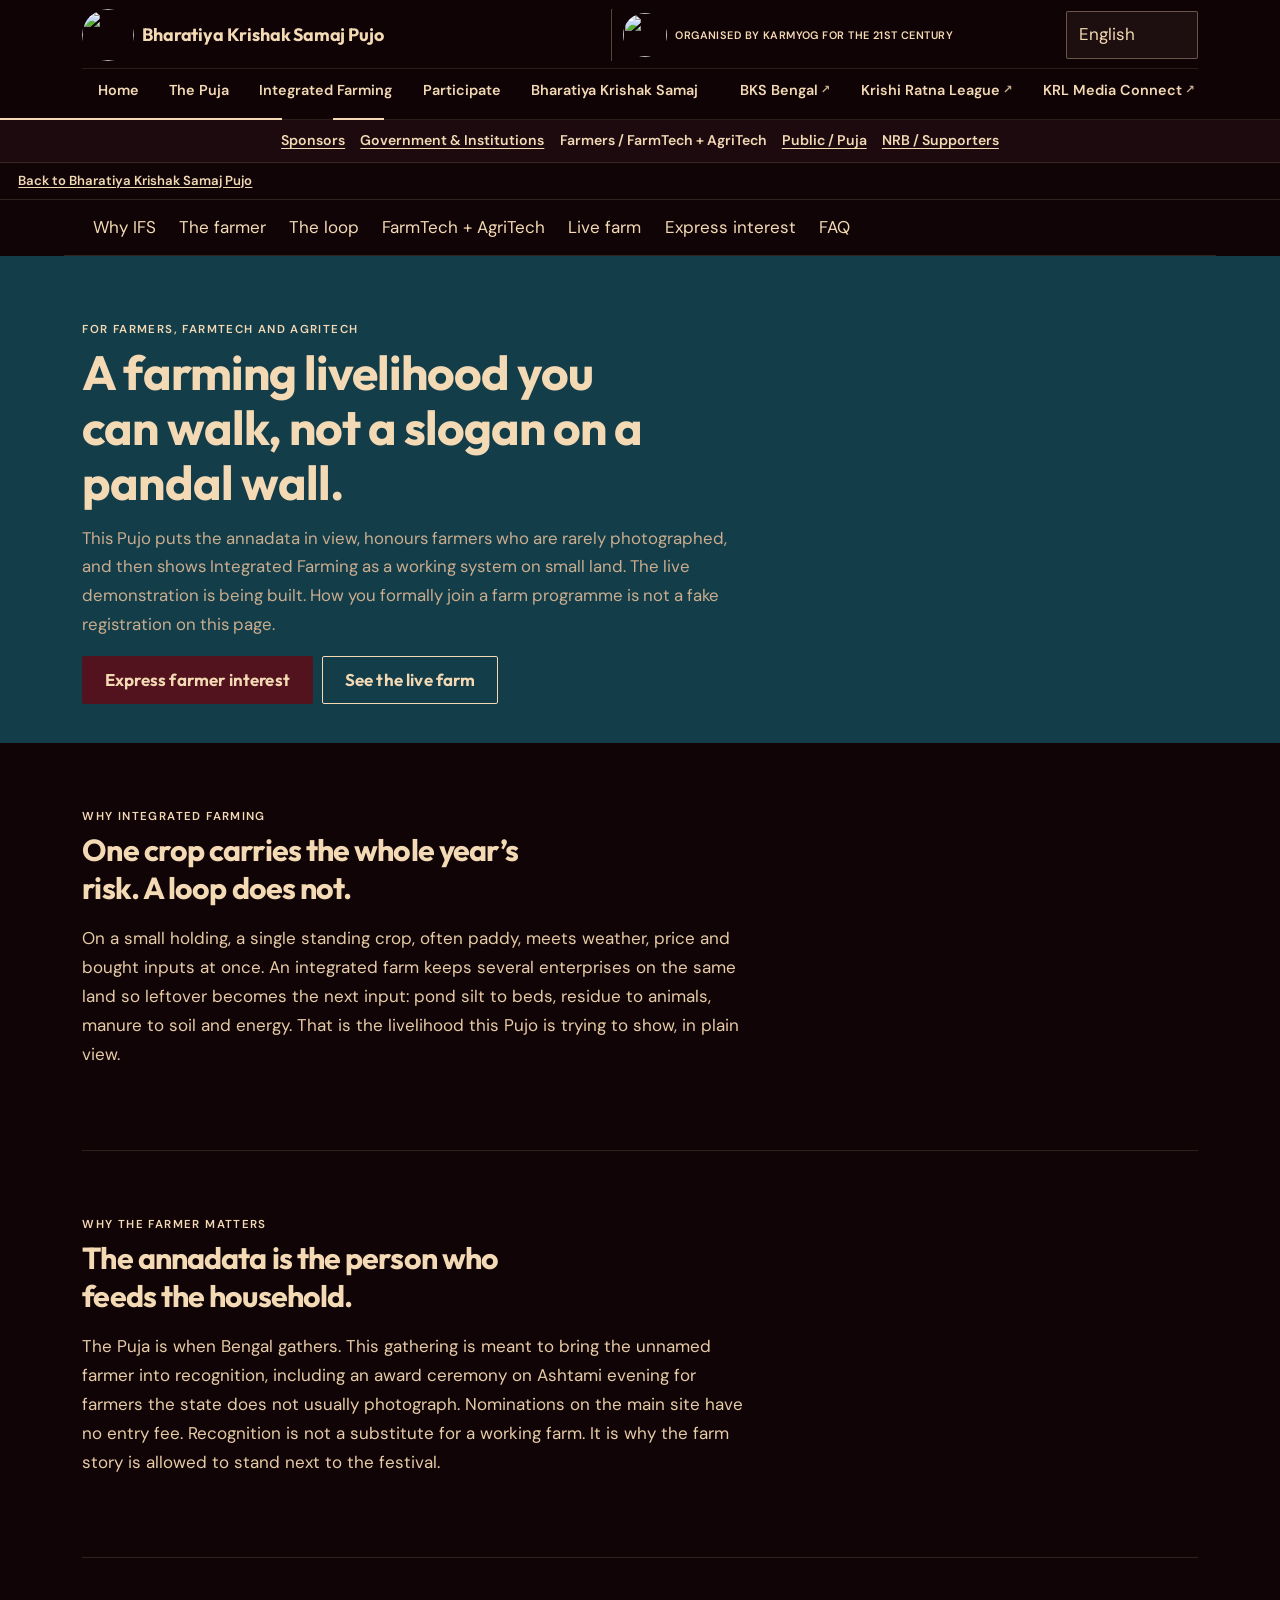
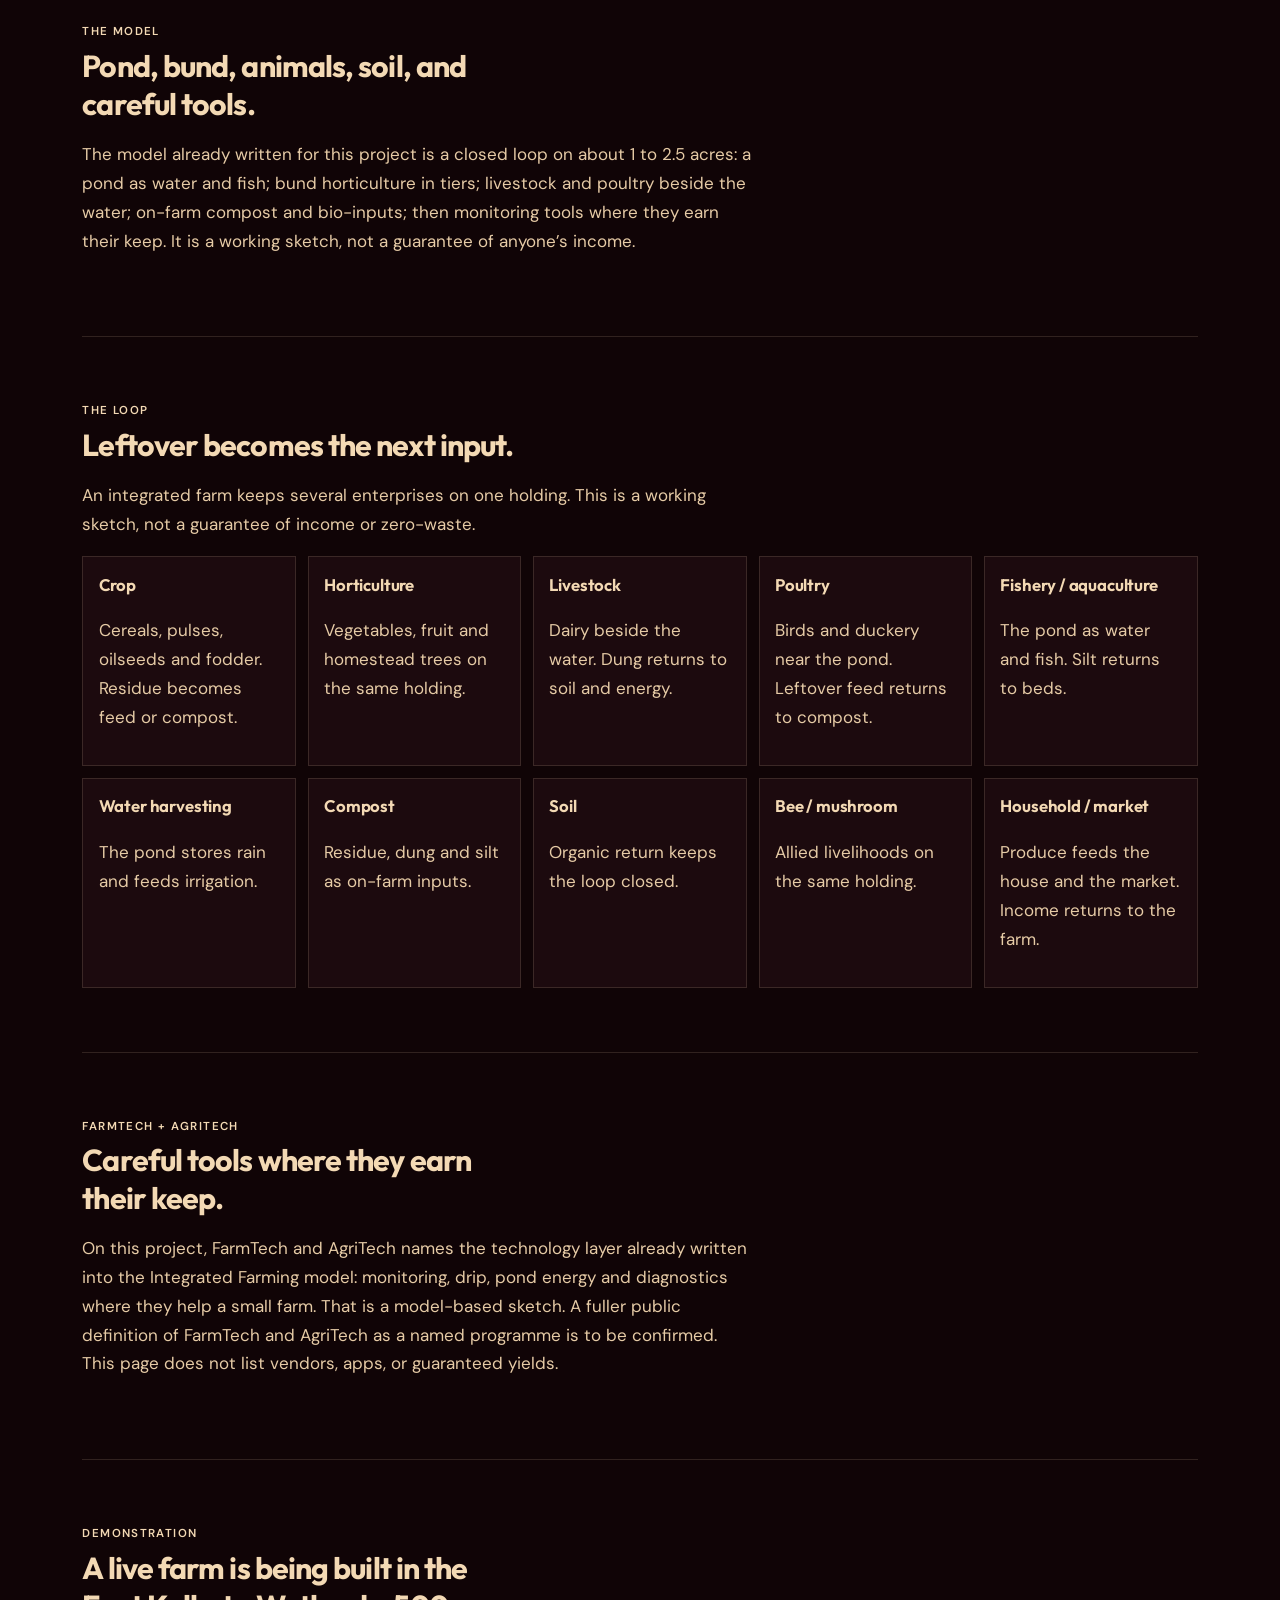
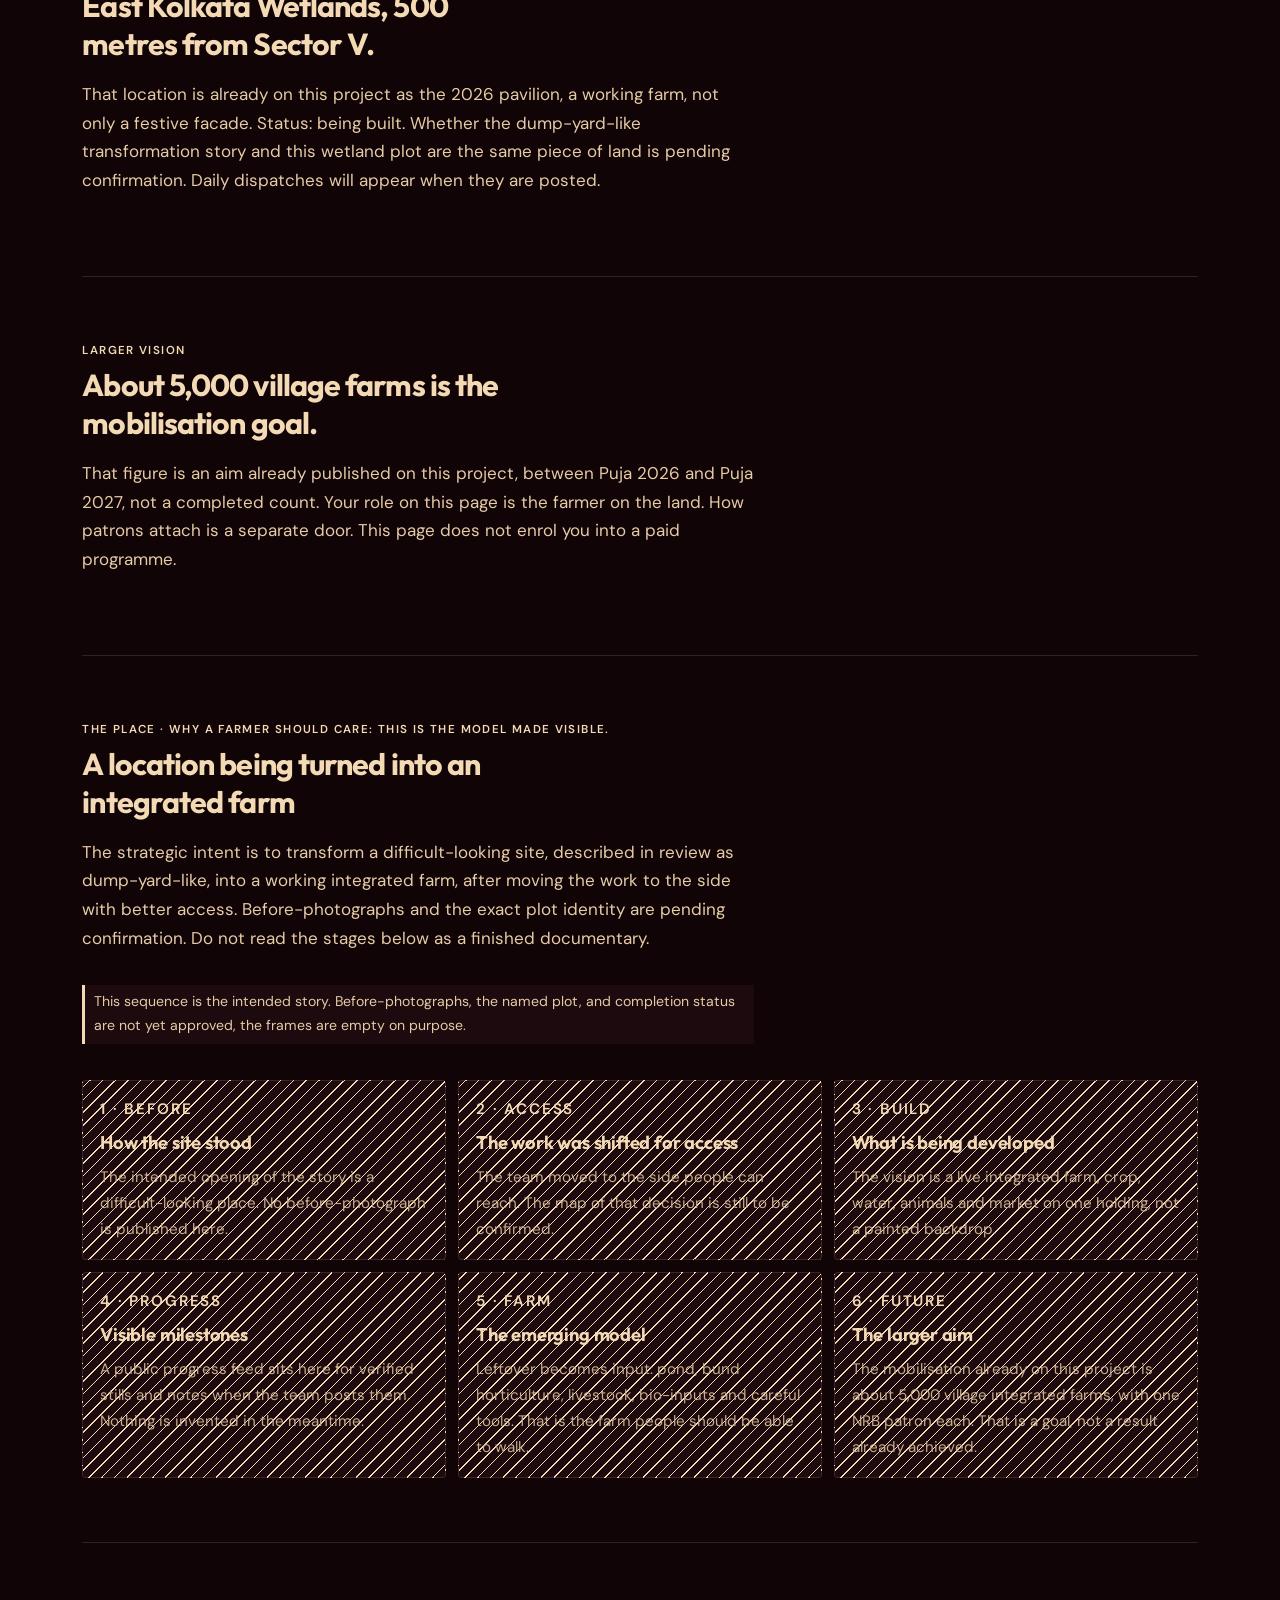
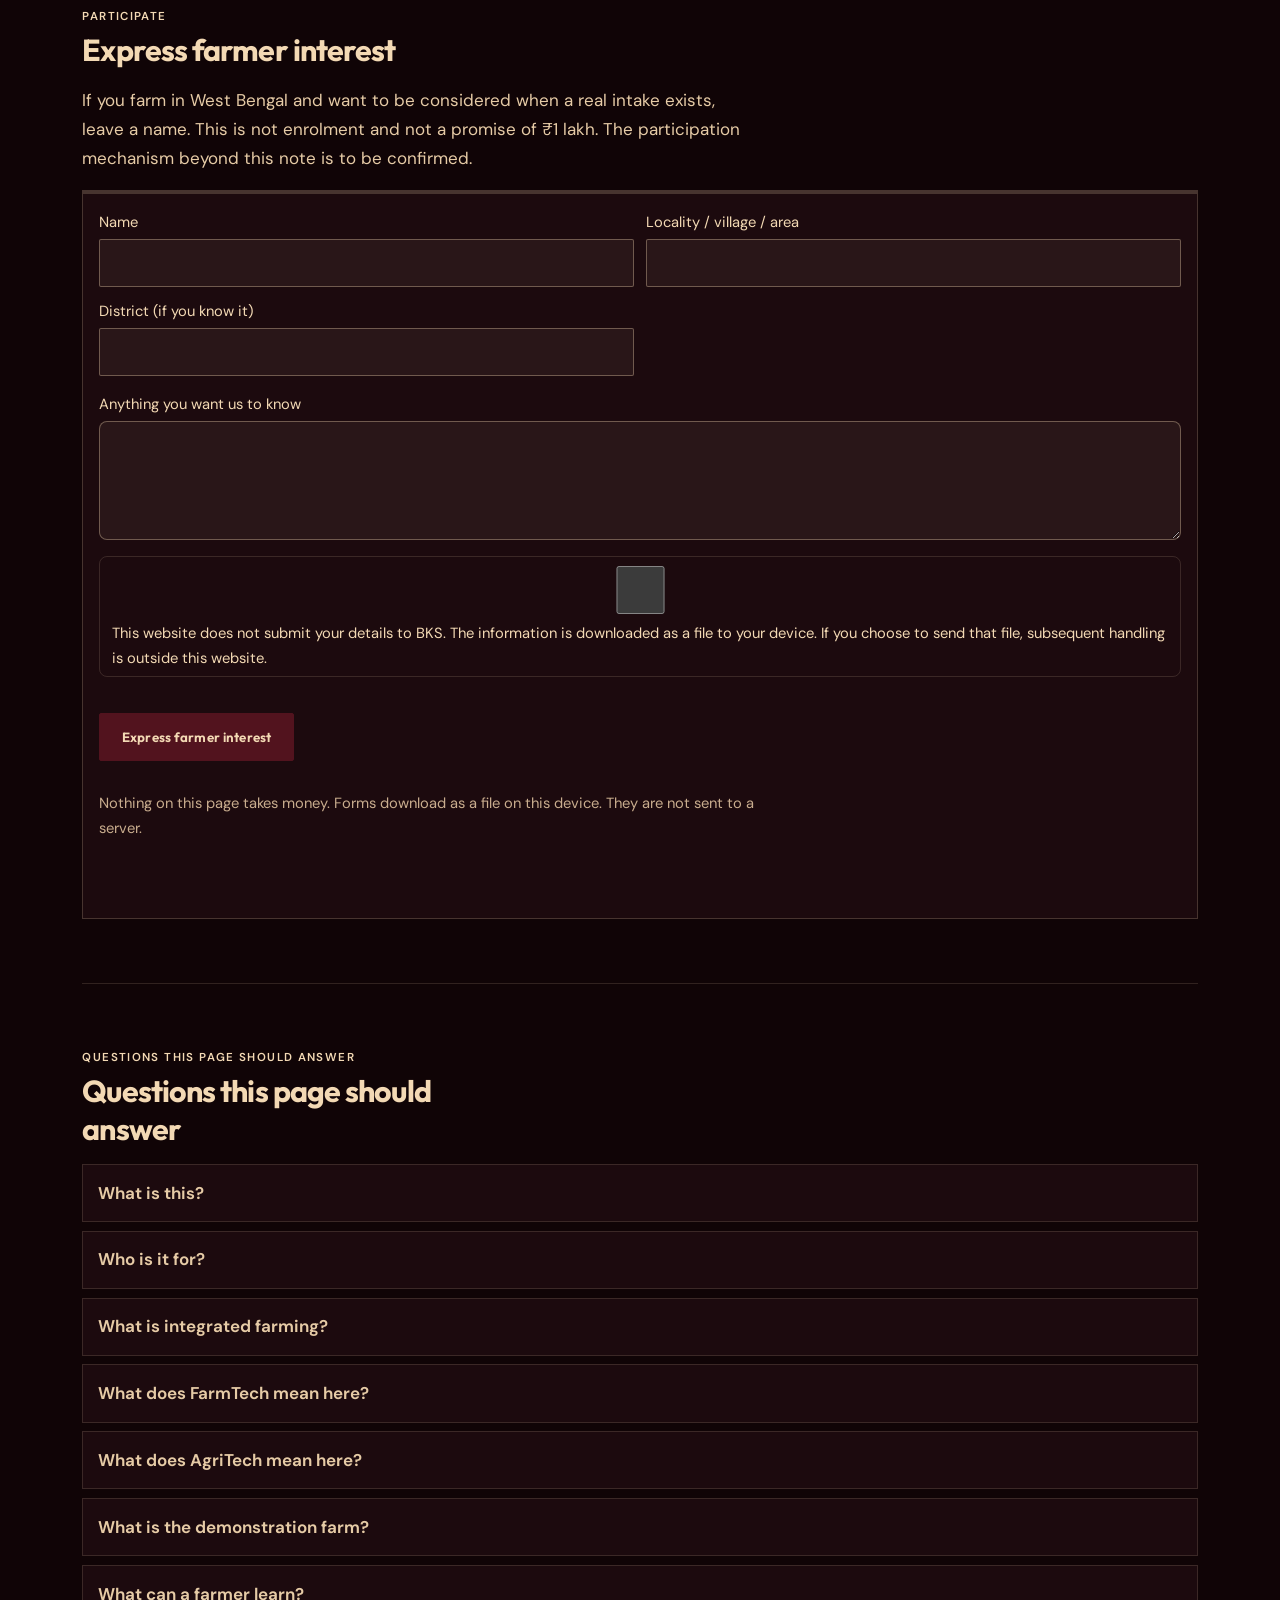
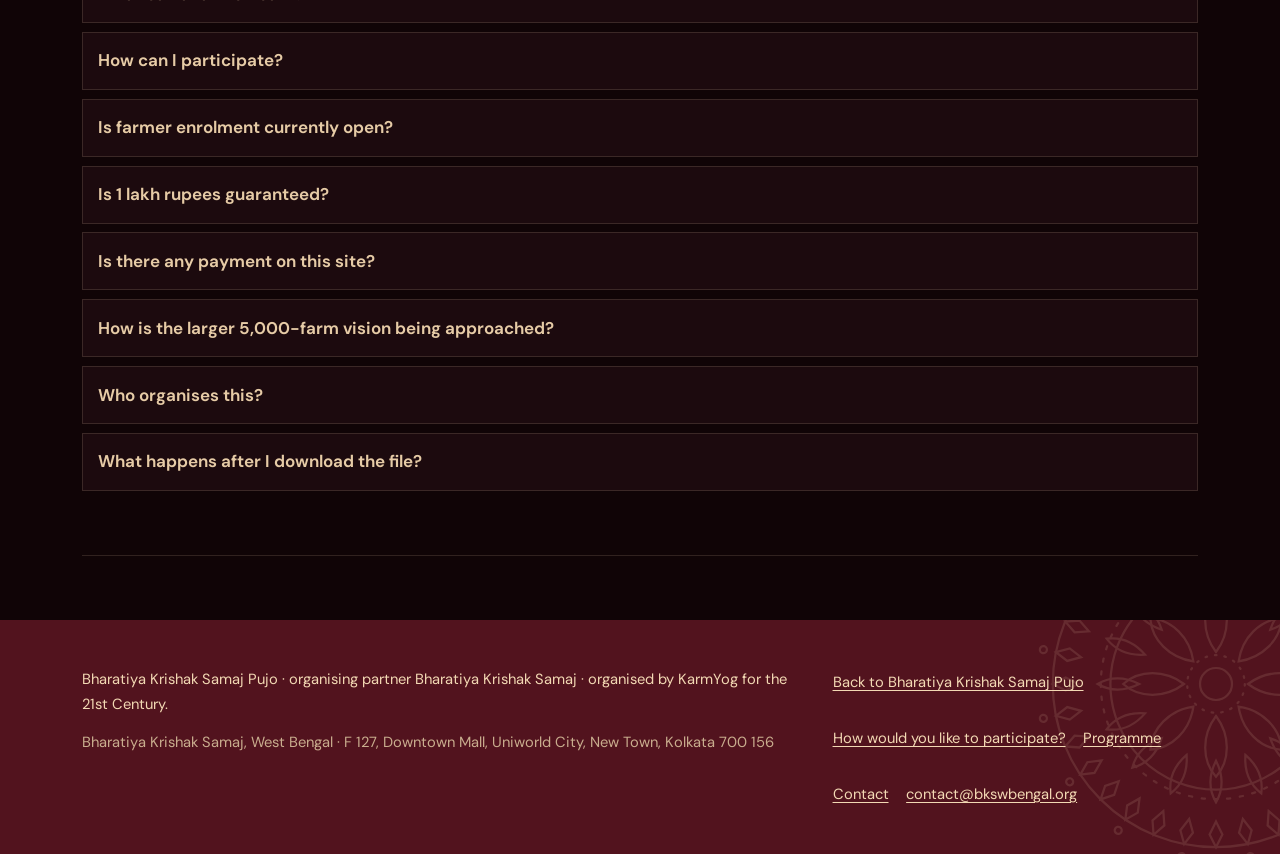
==== commit 9fb78f39: "Add KRL Media Connect link and site preview cards across all verticals - New nav item KRL Media Conn" ====
--- a/site/farmers/index.html
+++ b/site/farmers/index.html
@@ -27,5 +27,6 @@
   <div id="eco-root"></div>
   <script src="../scripts/campaign.js?v=w1"></script>
   <script src="../scripts/ecosystem.js?v=w1"></script>
+  <script src="../scripts/bks-network.js?v=n3" defer></script>
 </body>
 </html>
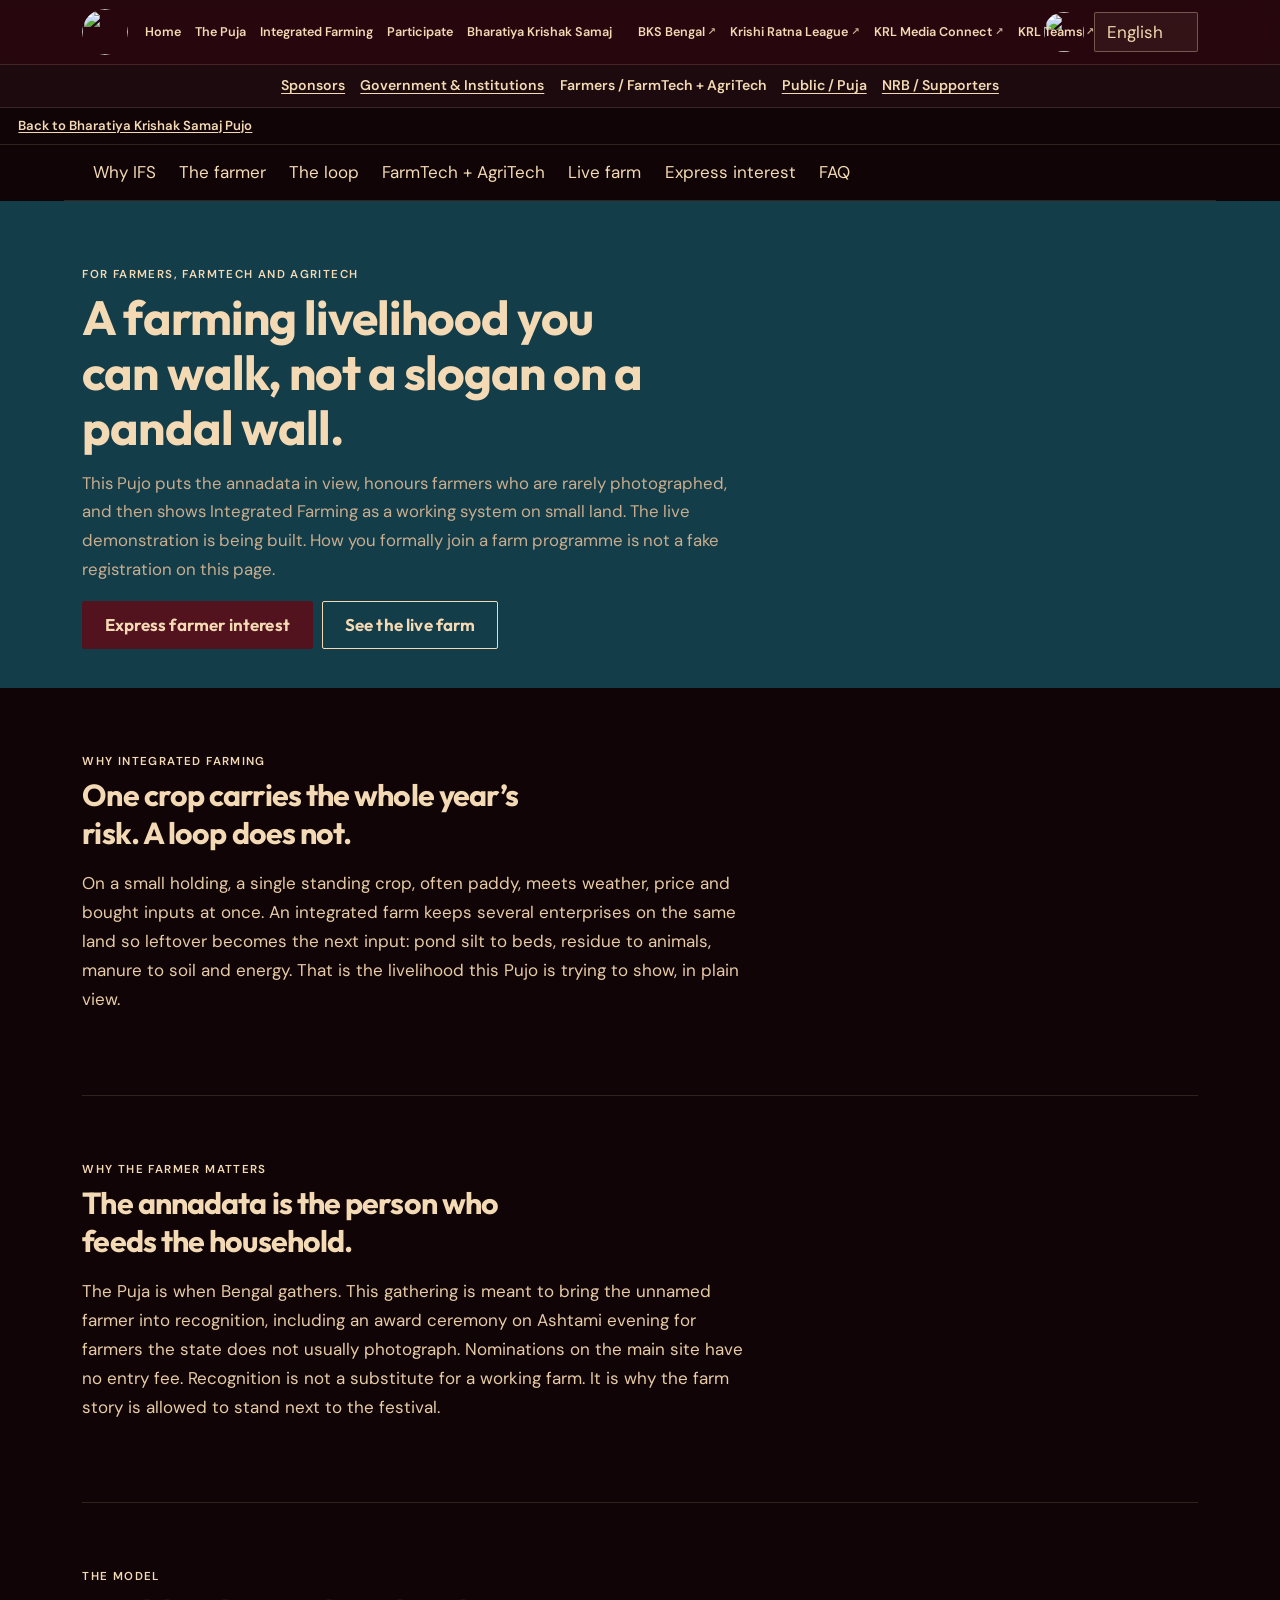
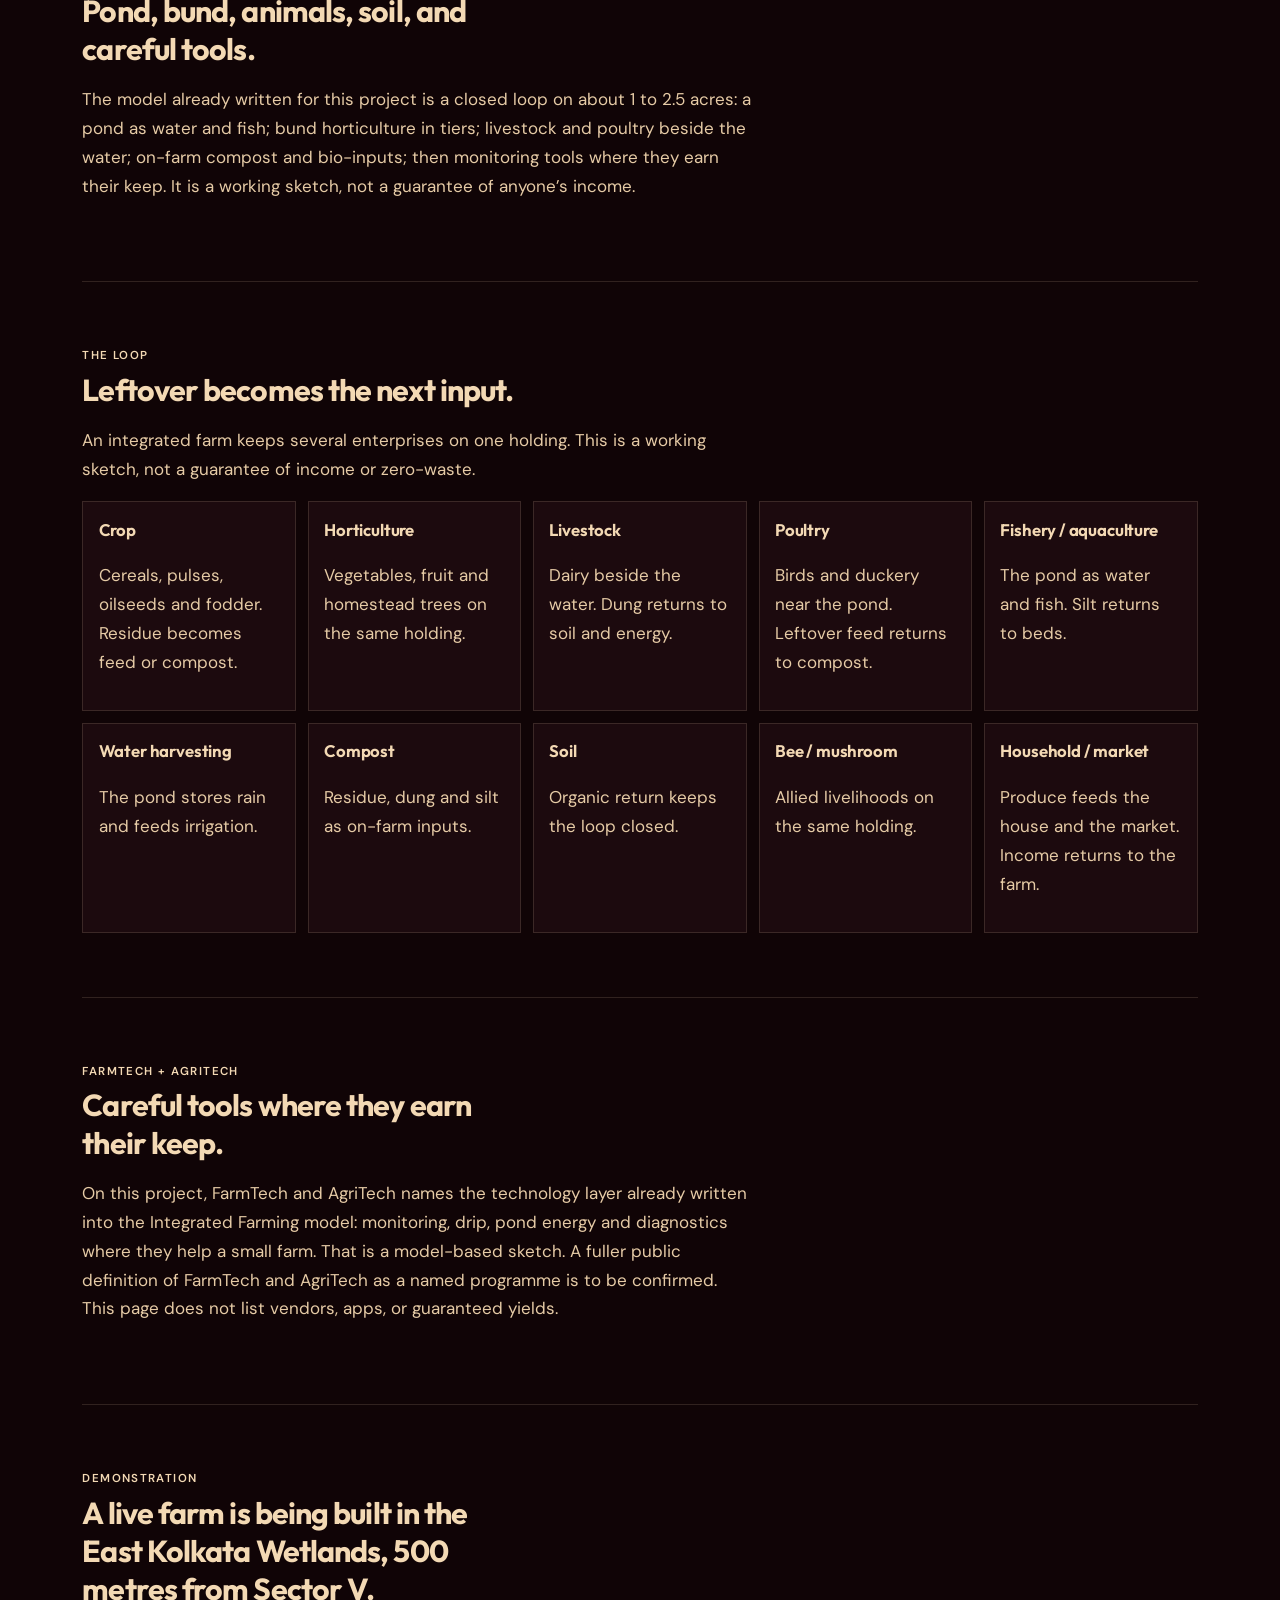
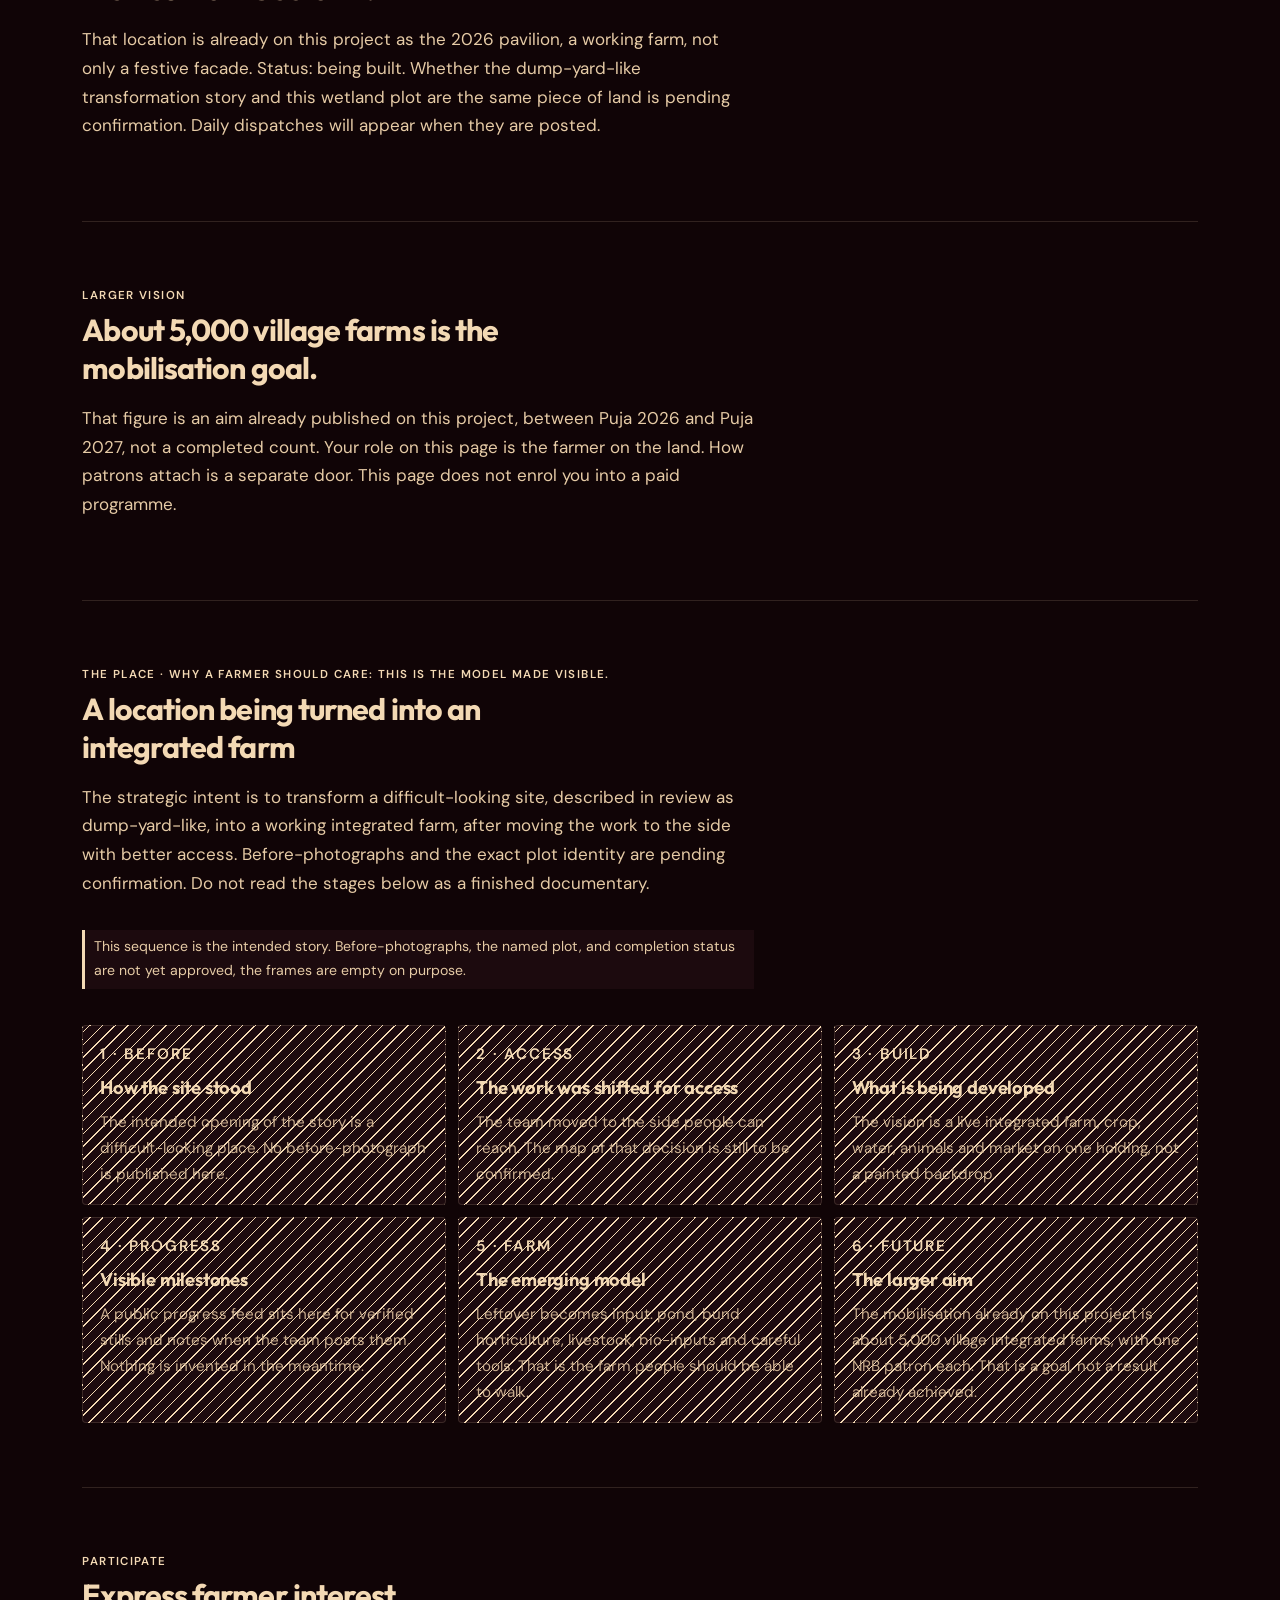
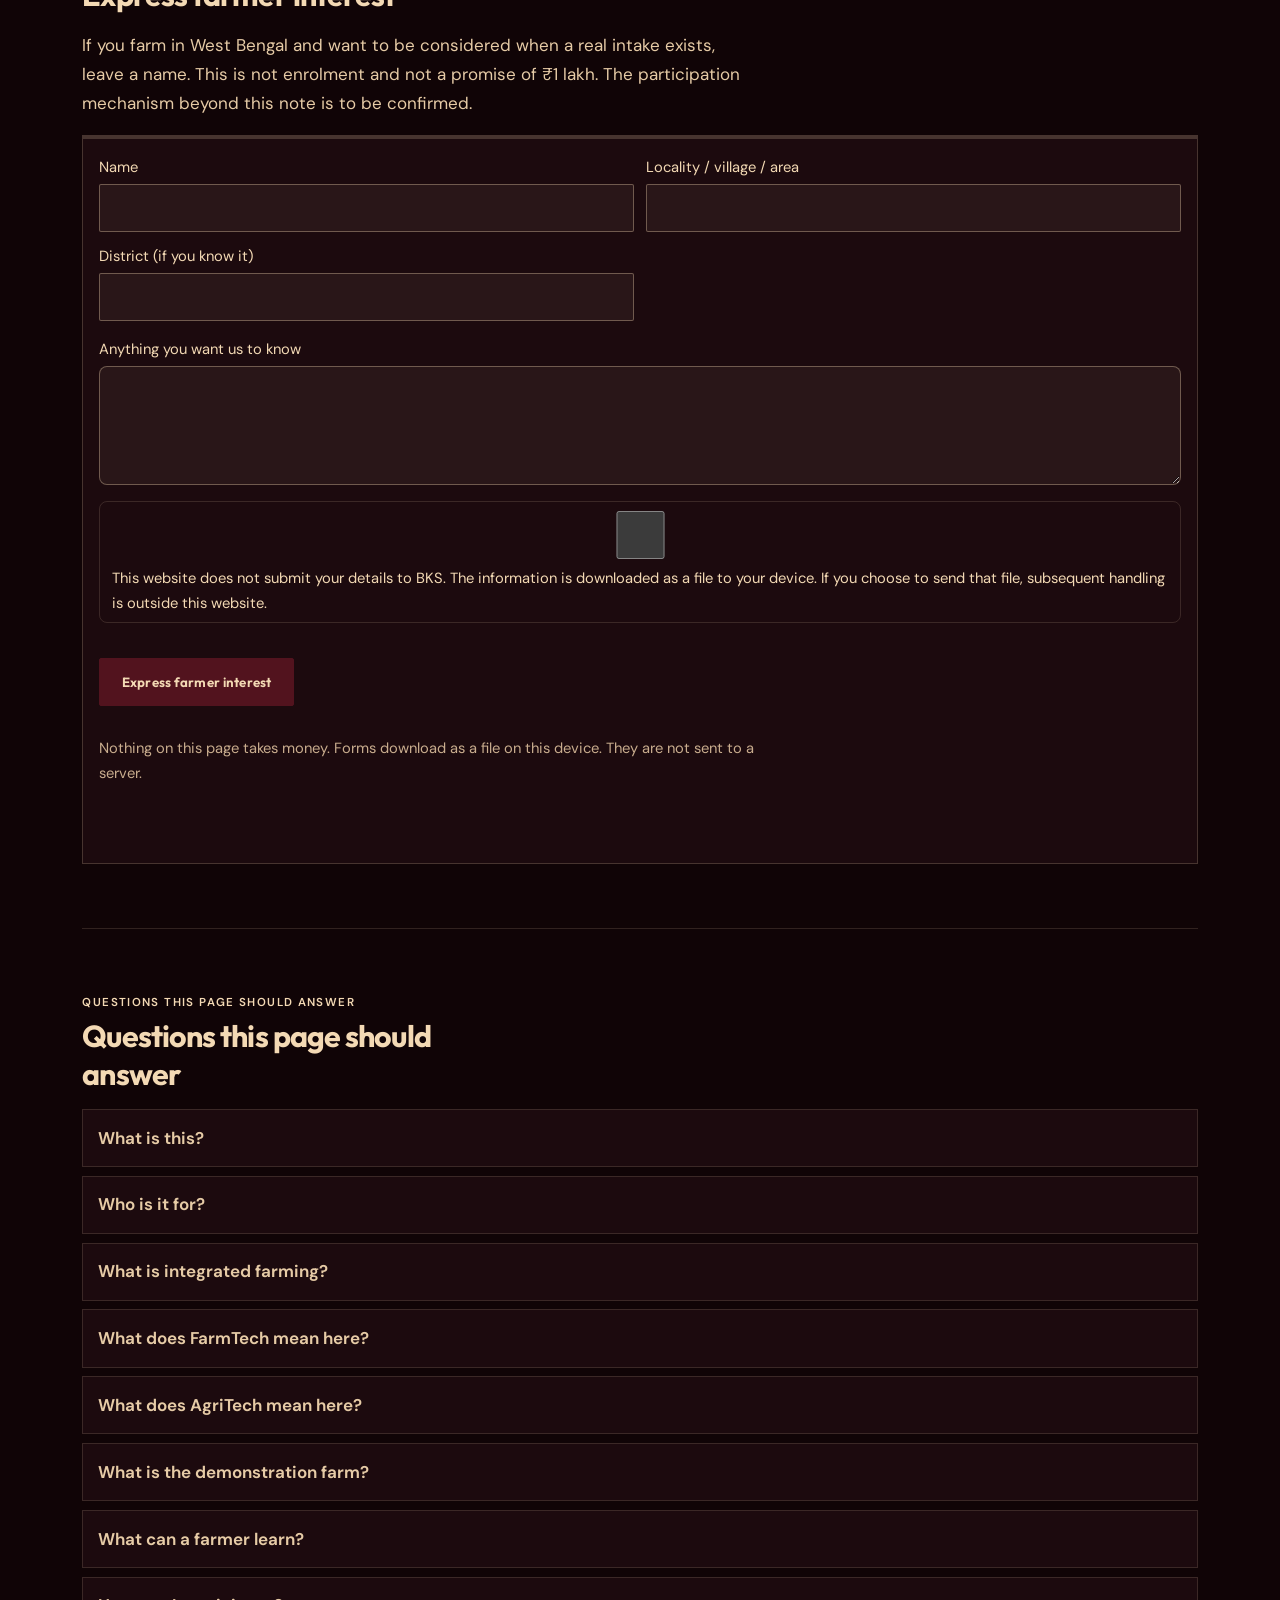
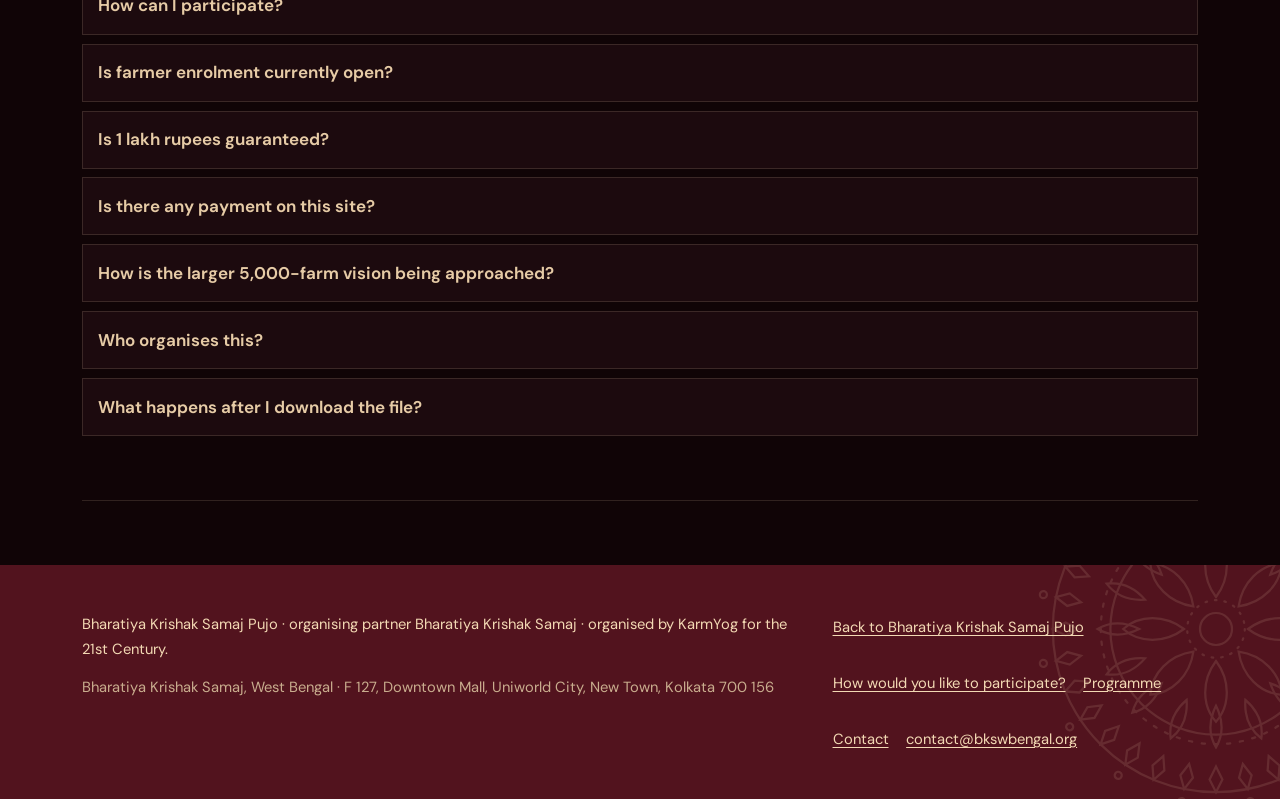
==== commit 61fc8c5d: "Add KRL Teams, group League sites in a header dropdown, interactive farm wheel - New nav item KRL Te" ====
--- a/site/farmers/index.html
+++ b/site/farmers/index.html
@@ -27,6 +27,6 @@
   <div id="eco-root"></div>
   <script src="../scripts/campaign.js?v=w1"></script>
   <script src="../scripts/ecosystem.js?v=w1"></script>
-  <script src="../scripts/bks-network.js?v=n3" defer></script>
+  <script src="../scripts/bks-network.js?v=t1" defer></script>
 </body>
 </html>
--- a/site/styles/secondary.css
+++ b/site/styles/secondary.css
@@ -169,3 +169,234 @@
 html[data-sec="night"] .eco-pending { background: #1c0a0e; color: #e6cba6; border-left-color: #f3d9b4; }
 html[data-sec="night"] .eco-stage .eco-kicker,
 html[data-sec="night"] .eco-kicker { color: #f3d9b4; }
+
+/* Hero background video (2025 pavilion walkthrough), under the same dark shade */
+.hero-band--photo.has-video { background: #100406; }
+.hero-video,
+.hero-video-shade { position: absolute; inset: 0; width: 100%; height: 100%; z-index: 0; pointer-events: none; }
+.hero-video { object-fit: cover; object-position: 50% 45%; }
+.hero-video-shade {
+  background:
+    linear-gradient(95deg, rgba(16, 4, 6, 0.86) 0%, rgba(16, 4, 6, 0.55) 28%, rgba(16, 4, 6, 0.12) 52%, transparent 70%),
+    linear-gradient(0deg, rgba(16, 4, 6, 0.55), transparent 30%);
+}
+@media (max-width: 767px) {
+  .hero-band--photo.has-video::before { display: none; }
+  .hero-video, .hero-video-shade { bottom: auto; height: 22.5rem; }
+  .hero-video-shade { background: linear-gradient(180deg, rgba(16, 4, 6, 0.1) 0%, rgba(16, 4, 6, 0.1) 55%, #100406 100%); }
+}
+@media (prefers-reduced-motion: reduce) {
+  .hero-video, .hero-video-shade { display: none; }
+  .hero-band--photo.has-video {
+    background:
+      linear-gradient(95deg, rgba(16, 4, 6, 0.93) 0%, rgba(16, 4, 6, 0.74) 24%, rgba(16, 4, 6, 0.26) 46%, transparent 66%),
+      url("../assets/puja-2025/idol-durga-2025.jpg") 52% 38% / cover;
+  }
+}
+
+/* ===== Header: one line. BKS seal · menu · KarmYog mark + language. Glassy maroon. ===== */
+html[data-sec="night"] .site-header {
+  background: rgba(58, 12, 20, 0.55);
+  -webkit-backdrop-filter: saturate(1.3) blur(14px);
+  backdrop-filter: saturate(1.3) blur(14px);
+  border-bottom: 1px solid rgba(243, 217, 180, 0.14);
+  padding: 0;
+}
+html[data-sec="night"] .site-header::after { display: none; }
+.site-header .header-inner {
+  display: flex;
+  align-items: center;
+  gap: 0.9rem;
+  min-height: 64px;
+  padding-top: 0.4rem;
+  padding-bottom: 0.4rem;
+}
+.site-header .brand-row { display: contents; }
+.site-header .brand-lockup--bks { order: 0; flex: 0 0 auto; }
+.site-header .nav-desktop { order: 1; flex: 1 1 auto; min-width: 0; margin: 0; border: 0; justify-content: center; }
+.site-header .brand-lockup--karmyog { order: 2; flex: 0 0 auto; }
+.site-header .header-tools { order: 3; flex: 0 0 auto; margin-left: 0; }
+.site-header .brand-divider { display: none; }
+.site-header .wordmark,
+.site-header .brand-sub {
+  position: absolute; width: 1px; height: 1px; padding: 0; margin: -1px;
+  overflow: hidden; clip: rect(0, 0, 0, 0); white-space: nowrap; border: 0;
+}
+.site-header .seal, .site-header .seal img { width: 46px; height: 46px; }
+.site-header .karmyog-mark { width: 40px; height: 40px; }
+.site-header .nav-desktop a { min-height: 40px; padding: 0 0.62rem; font-size: 0.84rem; }
+.site-header .nav-desktop a::after { left: 0.62rem; right: 0.62rem; }
+.site-header .lang-select { min-height: 40px; min-width: 6.5rem; }
+.site-header .nav-toggle { min-height: 40px; min-width: 40px; }
+@media (max-width: 1099px) {
+  .site-header .brand-lockup--karmyog { margin-left: auto; }
+}
+.site-header.is-compact .header-inner { padding-top: 0.25rem; padding-bottom: 0.25rem; }
+
+/* ===== Hero video: show the bottom of the frame, hero fits the first screen ===== */
+.hero-video { object-position: 50% 100%; }
+@media (min-width: 768px) {
+  .hero-band--photo.has-video { min-height: calc(100svh - 64px); }
+}
+
+/* ===== Chapter photo collage (under the page title) ===== */
+.chapter-gallery {
+  display: grid;
+  grid-template-columns: 1.35fr 1fr;
+  grid-template-rows: 1fr 1fr;
+  gap: 0.9rem;
+  height: clamp(20rem, 42vw, 30rem);
+  margin: clamp(1.4rem, 3vw, 2.2rem) 0 clamp(1.8rem, 4vw, 2.8rem);
+}
+.cg-tile { position: relative; overflow: hidden; display: block; background: #1c0a0e; }
+.cg-tile img { width: 100%; height: 100%; object-fit: cover; display: block; transform-origin: 50% 60%; }
+.cg-tile--a { grid-row: 1 / span 2; border-radius: 50% 50% 6px 6px / 22% 22% 6px 6px; }
+.cg-tile--b { border-radius: 0 40% 0 40%; }
+.cg-tile--c { border-radius: 6px; box-shadow: 10px 10px 0 #52131e; margin: 0 10px 10px 0; }
+.cg-tile::after { content: ""; position: absolute; inset: 0; background: linear-gradient(180deg, transparent 55%, rgba(16, 4, 6, 0.45)); pointer-events: none; }
+@media (prefers-reduced-motion: no-preference) {
+  .cg-tile img { animation: cg-zoom 16s ease-in-out infinite alternate; }
+  .cg-tile--b img { animation-delay: -5s; }
+  .cg-tile--c img { animation-delay: -10s; }
+}
+@keyframes cg-zoom { from { transform: scale(1); } to { transform: scale(1.1) translateY(-2%); } }
+@media (max-width: 699px) {
+  .chapter-gallery { grid-template-columns: 1fr 1fr; grid-template-rows: 15rem 9rem; height: auto; }
+  .cg-tile--a { grid-column: 1 / -1; grid-row: auto; border-radius: 40% 40% 6px 6px / 30% 30% 6px 6px; }
+}
+
+/* ===== Moving photo strip (between sections) ===== */
+.photo-strip {
+  position: relative;
+  overflow: hidden;
+  margin: clamp(2rem, 5vw, 3.4rem) calc(50% - 50vw);
+  padding: 1rem 0;
+  -webkit-mask-image: linear-gradient(90deg, transparent, #000 8%, #000 92%, transparent);
+  mask-image: linear-gradient(90deg, transparent, #000 8%, #000 92%, transparent);
+}
+.ps-track { display: flex; gap: 1rem; width: max-content; }
+.ps-item { flex: 0 0 auto; display: block; width: clamp(12rem, 22vw, 17rem); height: clamp(8.5rem, 15vw, 11.5rem); overflow: hidden; background: #1c0a0e; border-radius: 6px; }
+.ps-item--0 { transform: rotate(-1.4deg); }
+.ps-item--1 { transform: translateY(0.7rem) rotate(1deg); border-radius: 999px 999px 6px 6px / 60% 60% 6px 6px; }
+.ps-item--2 { transform: rotate(0.6deg); border: 2px solid #f3d9b4; }
+.ps-item img { width: 100%; height: 100%; object-fit: cover; display: block; transition: transform 0.6s ease; }
+.ps-item:hover img { transform: scale(1.08); }
+@media (prefers-reduced-motion: no-preference) {
+  .ps-track { animation: ps-run 55s linear infinite; }
+  .photo-strip:hover .ps-track { animation-play-state: paused; }
+}
+@keyframes ps-run { from { transform: translateX(0); } to { transform: translateX(-50%); } }
+@media (prefers-reduced-motion: reduce) { .photo-strip { overflow-x: auto; } }
+.site-header .nav-desktop { justify-content: flex-start; }
+.site-header .nav-desktop > a:first-child { margin-left: auto; }
+.site-header .nav-desktop > a:last-child { margin-right: auto; }
+.site-header .nav-desktop a { padding: 0 0.48rem; font-size: 0.81rem; }
+.site-header .nav-desktop a::after { left: 0.48rem; right: 0.48rem; }
+.site-header .nav-jai-kisan__label { font-size: 1em; }
+[data-media="puja-gallery"] .cg-tile--a img { object-position: 50% 72%; }
+@media (min-width: 1100px) {
+  .site-header .nav-desktop > a[href="#home"] { display: none; }
+  .site-header .nav-desktop > a[href="#home"] + a { margin-left: auto; }
+  .site-header .header-inner { gap: 0.6rem; }
+  .site-header .nav-desktop a { padding: 0 0.44rem; font-size: 0.79rem; }
+}
+
+/* ===== Krishi Ratna League dropdown in the header ===== */
+.nav-drop { position: relative; display: inline-flex; align-items: stretch; flex: 0 0 auto; }
+.nav-drop__btn {
+  display: inline-flex; align-items: center; gap: 0.35rem;
+  min-height: 40px; padding: 0 0.5rem;
+  border: 0; background: none; color: inherit; font: inherit; font-size: 0.8rem; cursor: pointer;
+}
+.nav-drop__btn .nav-jai-kisan__label { font-family: var(--font-promo); font-size: 1.02em; }
+.nav-drop__chev { width: 0.45rem; height: 0.45rem; border-right: 1.5px solid #f3d9b4; border-bottom: 1.5px solid #f3d9b4; transform: rotate(45deg) translateY(-2px); transition: transform 0.25s ease; }
+.nav-drop.is-open .nav-drop__chev { transform: rotate(225deg) translate(-2px, -1px); }
+.nav-drop.is-open .nav-drop__btn,
+.nav-drop__btn:hover { background: rgba(243, 217, 180, 0.12); }
+.nav-drop__menu {
+  position: absolute; top: calc(100% + 10px); left: 50%; z-index: 80;
+  display: grid; min-width: 15rem; padding: 0.4rem;
+  transform: translateX(-50%);
+  background: rgba(28, 10, 14, 0.97);
+  -webkit-backdrop-filter: blur(14px); backdrop-filter: blur(14px);
+  border: 1px solid rgba(243, 217, 180, 0.3); border-radius: 12px;
+  box-shadow: 0 22px 44px -18px rgba(0, 0, 0, 0.8);
+}
+.nav-drop__menu[hidden] { display: none; }
+.nav-drop__menu::before { content: ""; position: absolute; left: 0; right: 0; top: -12px; height: 12px; }
+.site-header .nav-drop__menu a {
+  display: flex; min-height: 42px; padding: 0 0.8rem; border-radius: 8px;
+  font-size: 0.86rem; white-space: nowrap; justify-content: space-between; gap: 1rem;
+}
+.site-header .nav-drop__menu a::after { display: none; }
+.site-header .nav-drop__menu a:hover,
+.site-header .nav-drop__menu a:focus-visible { background: rgba(243, 217, 180, 0.12); }
+.nav-drop__menu .nav-jai-kisan__label { font-family: var(--font-text); background: none; -webkit-text-fill-color: currentColor; color: inherit; animation: none; font-size: 1em; }
+
+/* ===== Integrated Farming: interactive farm wheel ===== */
+.bks-ifs__loop.fw-source { position: absolute; width: 1px; height: 1px; overflow: hidden; clip: rect(0 0 0 0); }
+.farm-wheel { margin: 1.6rem 0 1.4rem; }
+.fw-stage { position: relative; width: min(100%, 34rem); aspect-ratio: 1; margin: 0 auto; }
+.fw-ring { position: absolute; inset: 0; width: 100%; height: 100%; overflow: visible; }
+.fw-track { fill: none; stroke: rgba(243, 217, 180, 0.14); stroke-width: 7; }
+.fw-dash { fill: none; stroke: #f3d9b4; stroke-width: 0.5; stroke-dasharray: 1.2 2.4; opacity: 0.6; transform-origin: 50% 50%; }
+.fw-seed { fill: #f3d9b4; filter: drop-shadow(0 0 1.2px #f3d9b4); }
+@media (prefers-reduced-motion: no-preference) {
+  .fw-dash { animation: fw-spin 40s linear infinite; }
+}
+@keyframes fw-spin { to { transform: rotate(360deg); } }
+.fw-node {
+  position: absolute;
+  transform: translate(-50%, -50%);
+  display: grid; justify-items: center; gap: 0.25rem;
+  width: clamp(4.4rem, 17%, 6rem);
+  padding: 0.45rem 0.3rem;
+  border: 1px solid rgba(243, 217, 180, 0.3);
+  border-radius: 16px;
+  background: #1c0a0e;
+  color: #e6cba6;
+  font: 600 clamp(0.62rem, 1.6vw, 0.78rem)/1.2 var(--font-text);
+  cursor: pointer;
+  transition: transform 0.35s cubic-bezier(.2,.7,.2,1), background 0.3s ease, border-color 0.3s ease, color 0.3s ease, box-shadow 0.3s ease;
+}
+.fw-node__icon { font-size: clamp(1.1rem, 3vw, 1.5rem); line-height: 1; filter: saturate(0.9); }
+.fw-node:hover { border-color: #f3d9b4; }
+.fw-node.is-next { border-color: rgba(243, 217, 180, 0.7); border-style: dashed; }
+.fw-node.is-on {
+  background: #f3d9b4; color: #52131e; border-color: #f3d9b4;
+  transform: translate(-50%, -50%) scale(1.14);
+  box-shadow: 0 0 0 6px rgba(243, 217, 180, 0.15), 0 14px 30px -12px rgba(0, 0, 0, 0.8);
+}
+.fw-core {
+  position: absolute; left: 50%; top: 50%;
+  width: 46%; aspect-ratio: 1;
+  transform: translate(-50%, -50%);
+  display: grid; align-content: center; justify-items: center; gap: 0.5rem;
+  padding: 1rem;
+  border-radius: 50%;
+  background: radial-gradient(circle at 50% 35%, #52131e, #2a0a10 70%);
+  border: 1px solid rgba(243, 217, 180, 0.3);
+  text-align: center;
+}
+.fw-core::before {
+  content: ""; position: absolute; inset: -9px; border-radius: 50%;
+  border: 2px solid transparent; border-top-color: #f3d9b4;
+  transform: rotate(var(--turn, 0deg)); transition: transform 0.8s cubic-bezier(.2,.7,.2,1);
+}
+.fw-core__flow { margin: 0; font: 700 clamp(0.72rem, 2vw, 0.95rem)/1.25 var(--font-display); color: #f3d9b4; }
+.fw-core__text { margin: 0; font-size: clamp(0.66rem, 1.8vw, 0.86rem); line-height: 1.4; color: #e6cba6; }
+.fw-hint { margin: 0.8rem 0 0; text-align: center; font-size: 0.82rem; color: #c9ad8e; }
+@media (max-width: 520px) {
+  .fw-core { width: 50%; padding: 0.6rem; }
+  .fw-node { width: 18%; padding: 0.3rem 0.15rem; border-radius: 12px; }
+  .fw-node__label { font-size: 0.56rem; }
+}
+
+/* IFS cards: lift on hover */
+#ifs-body .bks-ifs__card { transition: transform 0.35s cubic-bezier(.2,.7,.2,1), border-color 0.3s ease, box-shadow 0.3s ease; }
+#ifs-body .bks-ifs__card:hover { transform: translateY(-5px); border-color: #f3d9b4 !important; box-shadow: 0 18px 34px -18px rgba(0, 0, 0, 0.85); }
+
+/* the dropdown must be able to hang below the bar */
+.site-header .nav-desktop { overflow: visible; }
+
+html[data-sec="night"] .site-header .nav-drop__menu .nav-jai-kisan__label { background: none !important; -webkit-background-clip: border-box; background-clip: border-box; -webkit-text-fill-color: currentColor; color: inherit; animation: none; font-family: var(--font-text); }
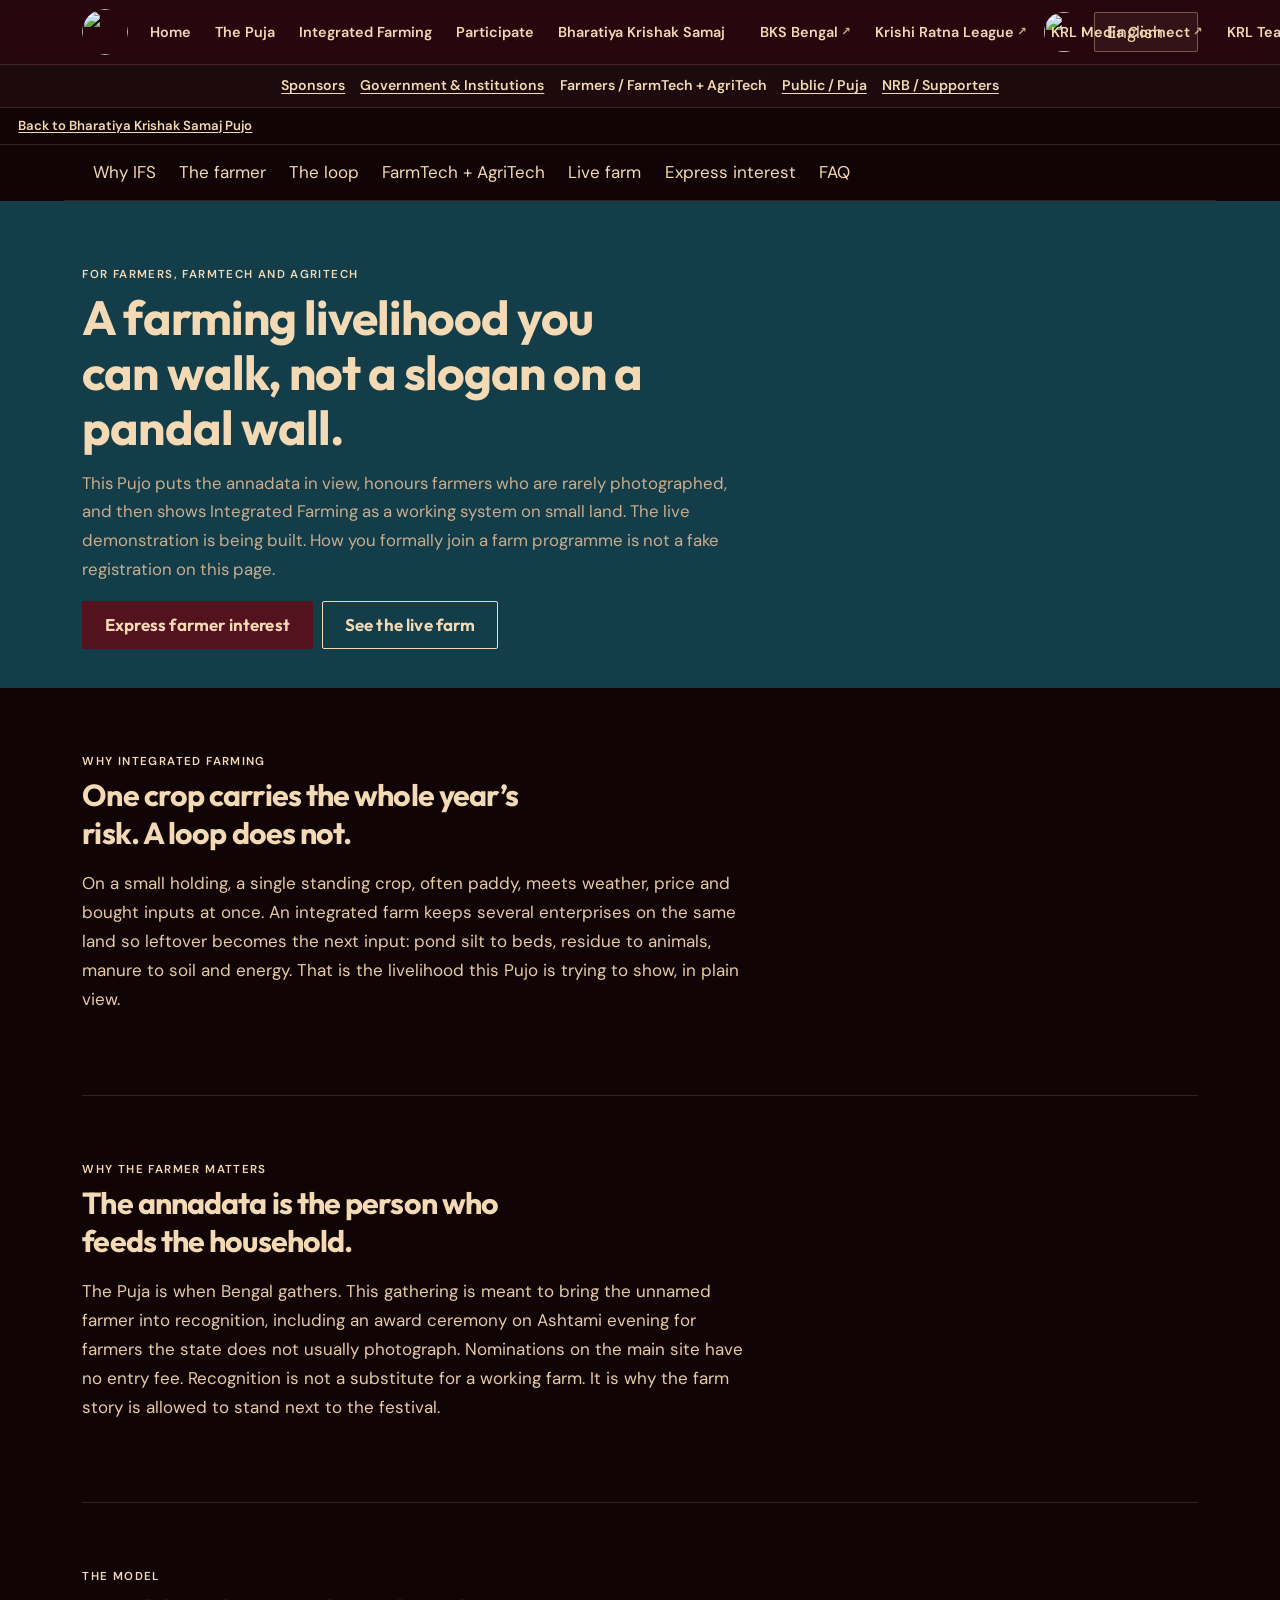
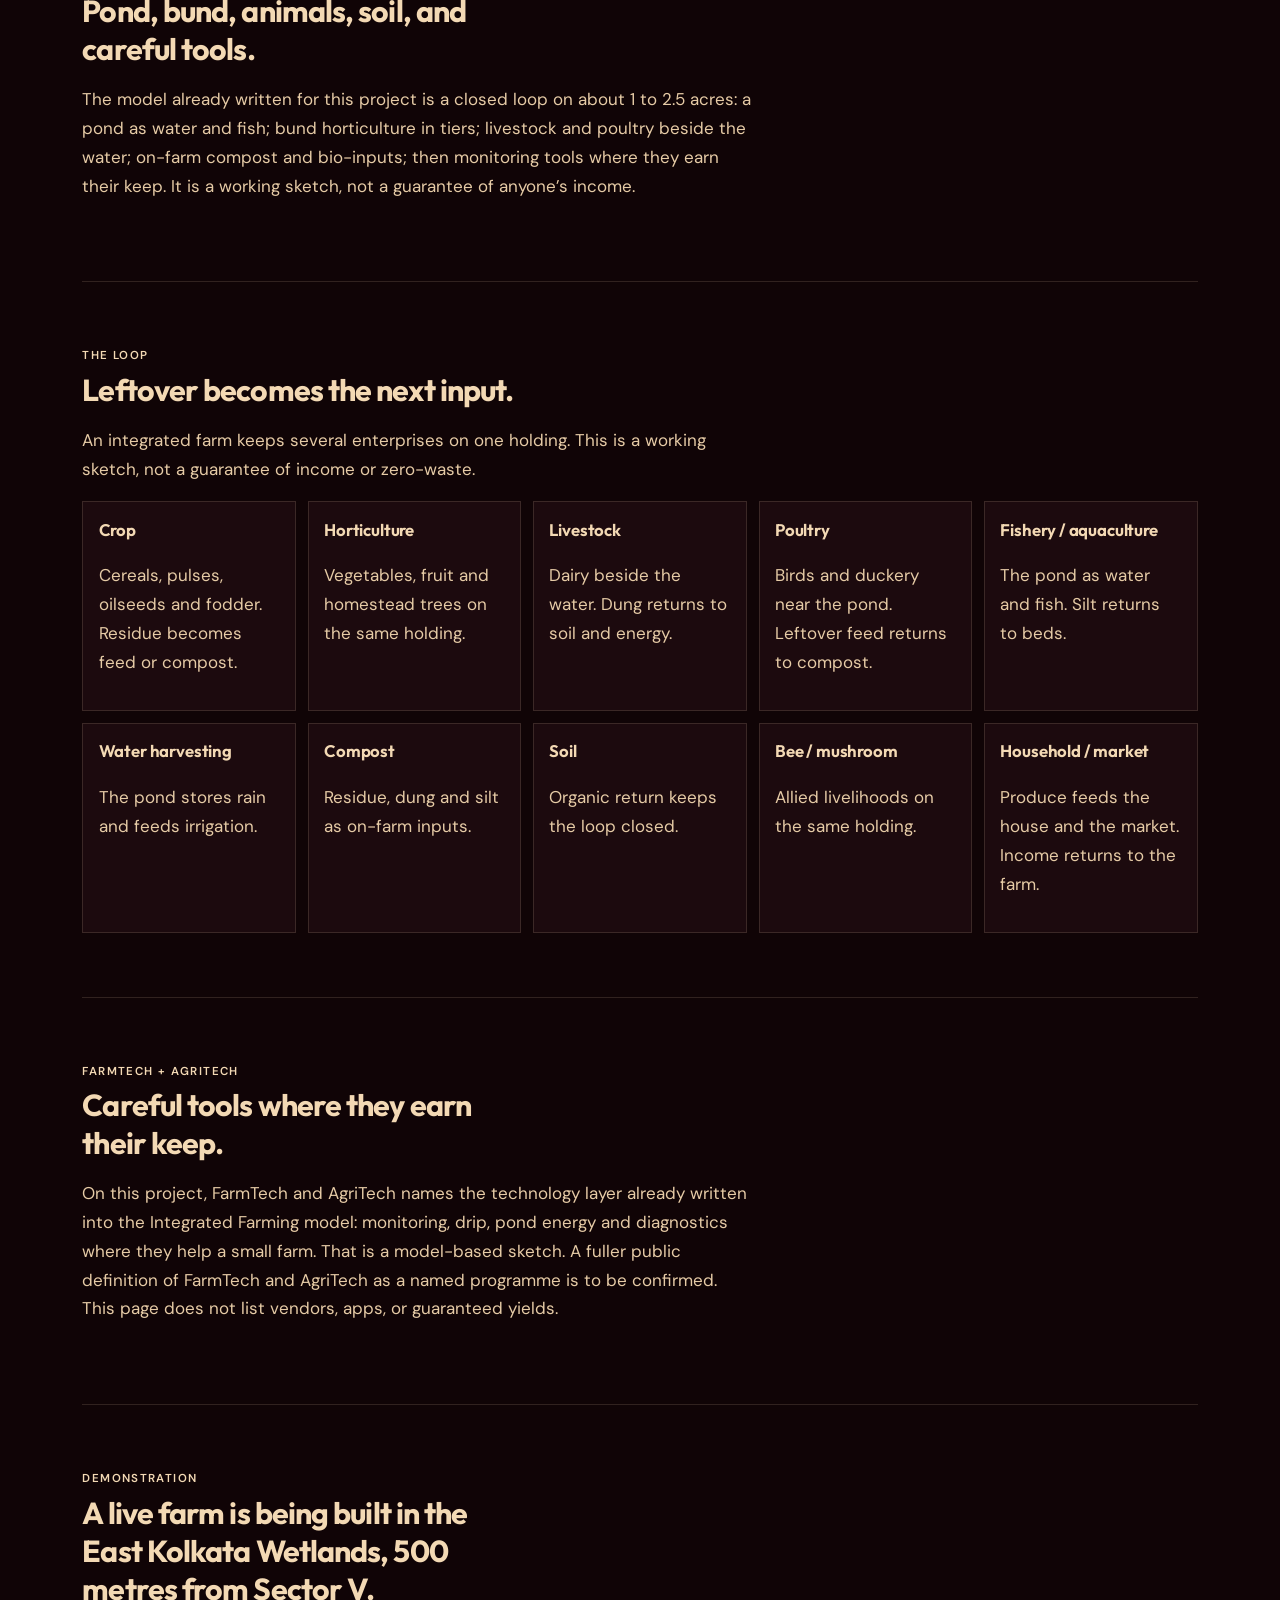
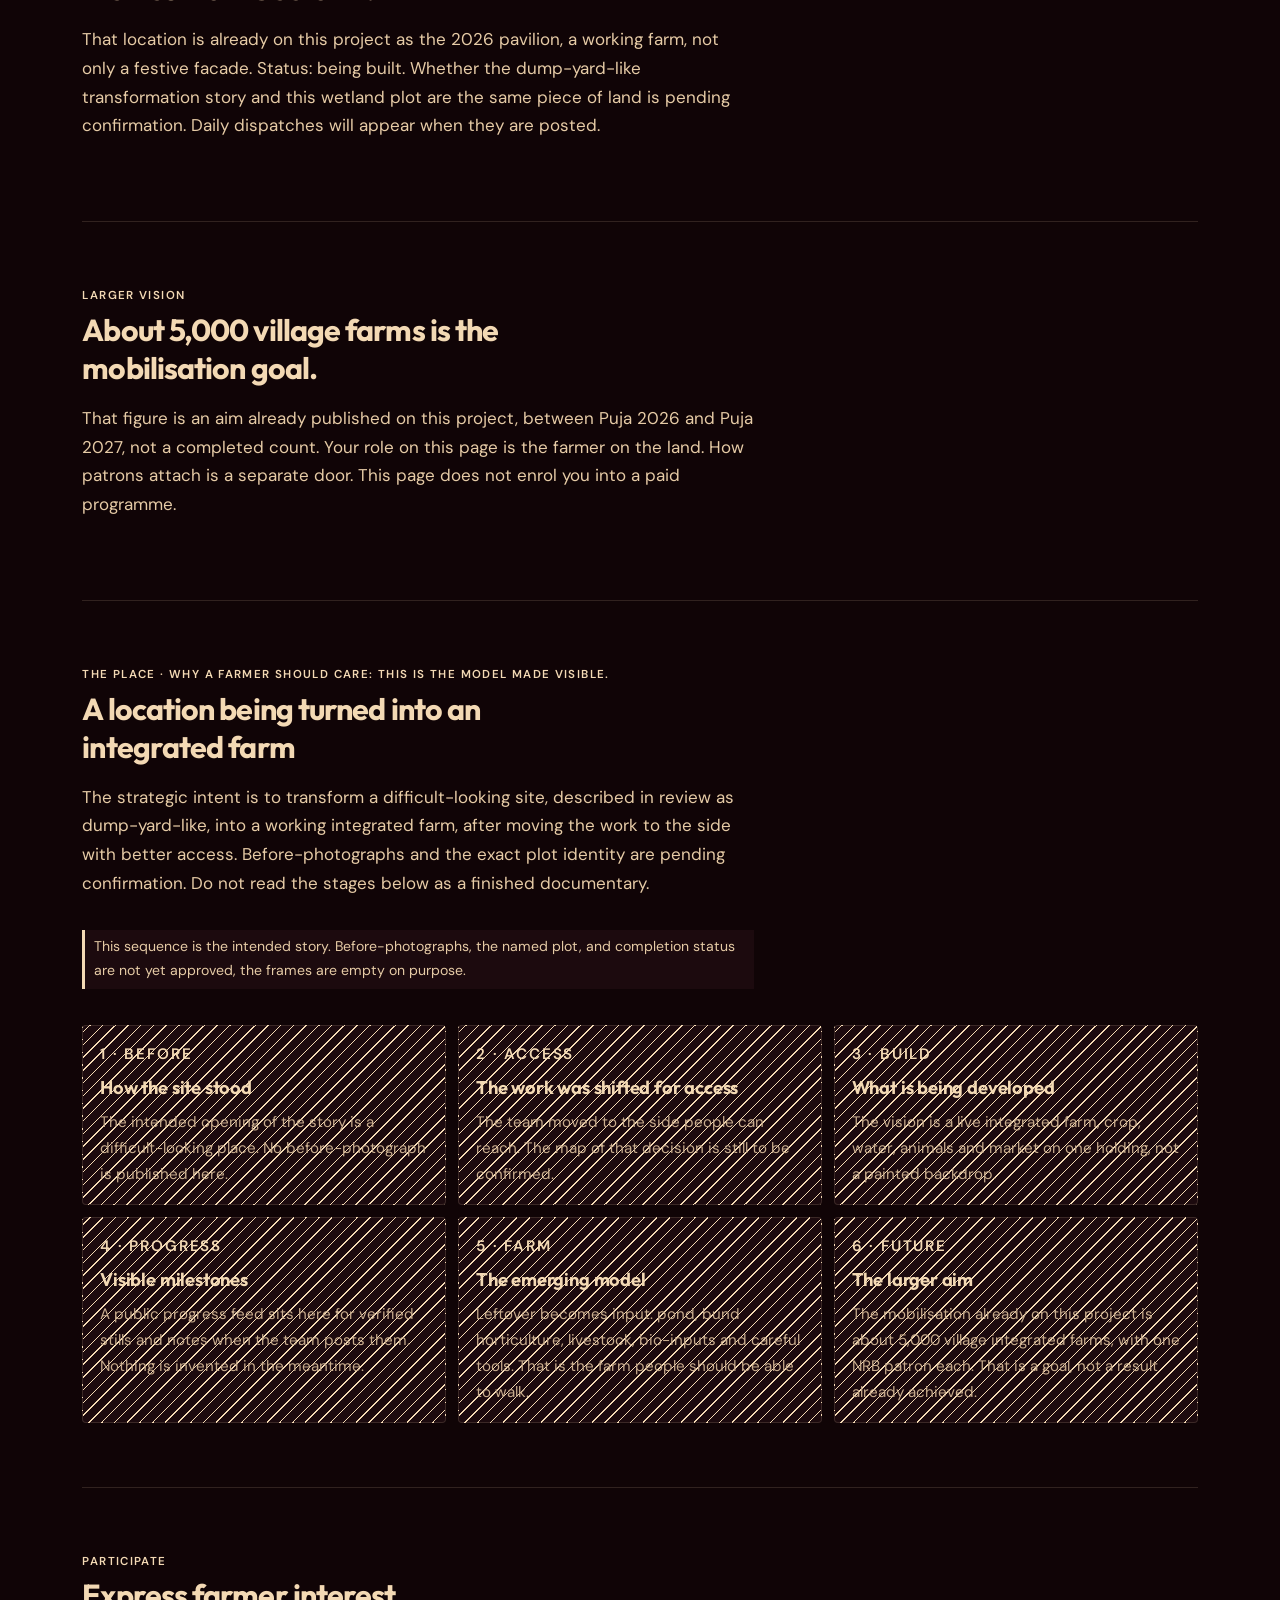
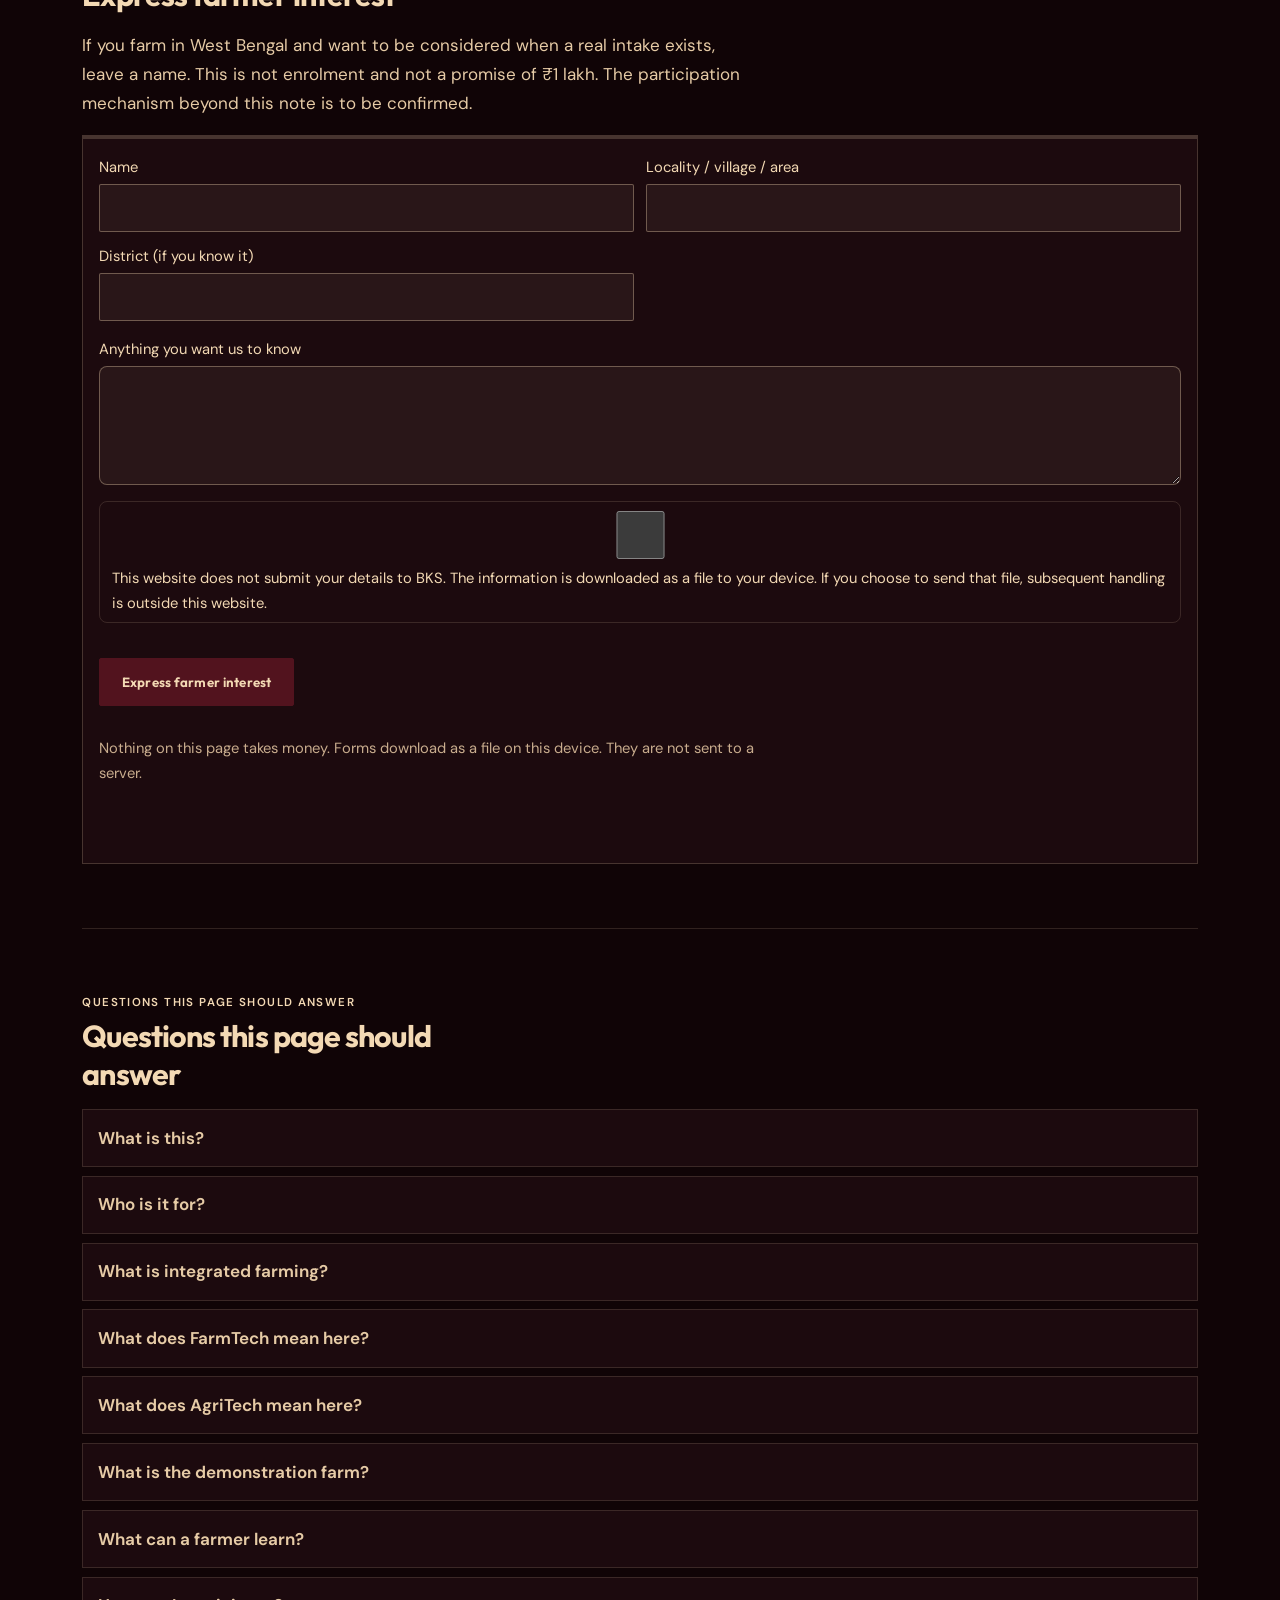
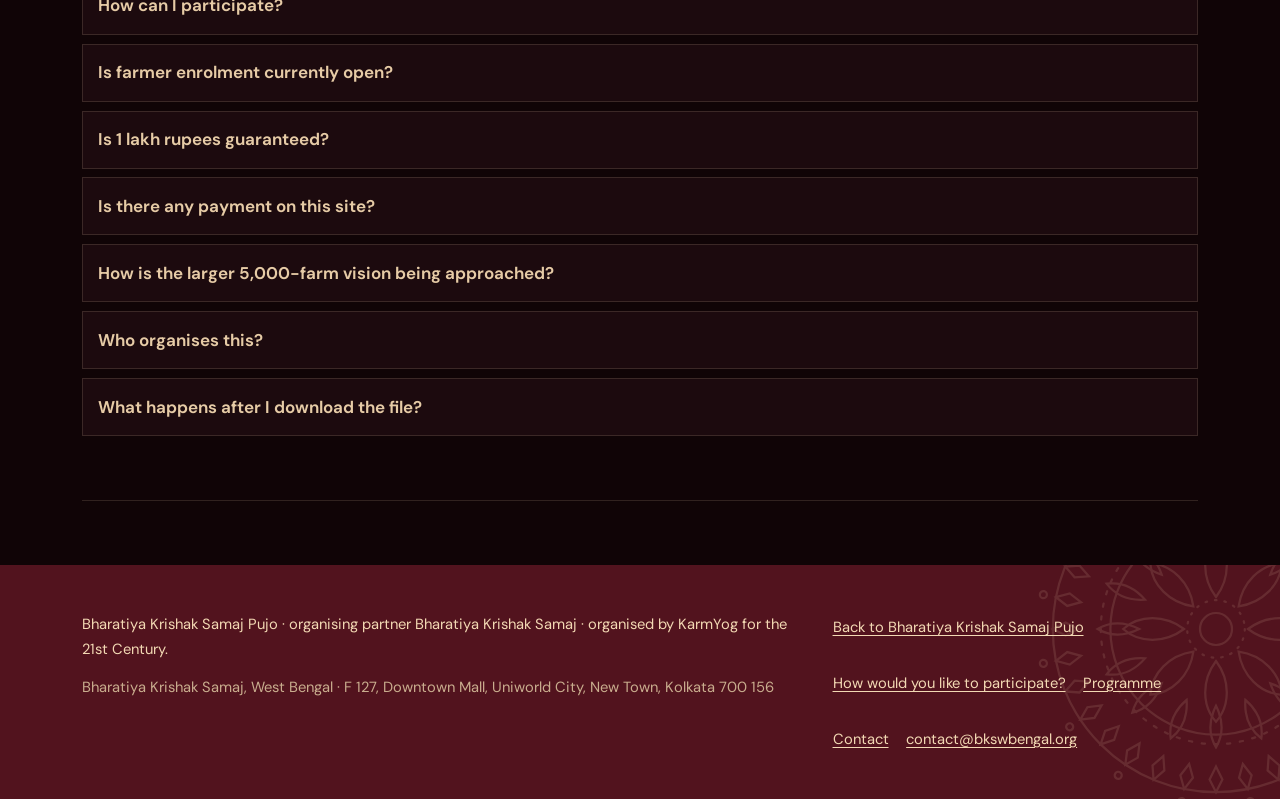
==== commit a9143d2b: "Single KarmYog | BKS header logo, merge Puja with Integrated Farming and Participate with Stories, d" ====
--- a/site/farmers/index.html
+++ b/site/farmers/index.html
@@ -27,6 +27,6 @@
   <div id="eco-root"></div>
   <script src="../scripts/campaign.js?v=w1"></script>
   <script src="../scripts/ecosystem.js?v=w1"></script>
-  <script src="../scripts/bks-network.js?v=t1" defer></script>
+  <script src="../scripts/bks-network.js?v=m1" defer></script>
 </body>
 </html>
--- a/site/styles/secondary.css
+++ b/site/styles/secondary.css
@@ -400,3 +400,121 @@
 .site-header .nav-desktop { overflow: visible; }
 
 html[data-sec="night"] .site-header .nav-drop__menu .nav-jai-kisan__label { background: none !important; -webkit-background-clip: border-box; background-clip: border-box; -webkit-text-fill-color: currentColor; color: inherit; animation: none; font-family: var(--font-text); }
+
+/* ===== Header: KRL Teams button (where the language box used to be) ===== */
+html[data-sec="night"] .site-header a.header-cta {
+  display: inline-flex;
+  align-items: center;
+  gap: 0.45rem;
+  min-height: 40px;
+  padding: 0 0.45rem 0 0.95rem;
+  border-radius: 999px;
+  background: #f3d9b4;
+  color: #52131e;
+  font: 700 0.84rem/1 var(--font-display);
+  letter-spacing: 0.01em;
+  text-decoration: none;
+  white-space: nowrap;
+  box-shadow: 0 0 0 1px rgba(243, 217, 180, 0.45), 0 10px 22px -12px rgba(243, 217, 180, 0.75);
+  transition: background 0.25s ease, color 0.25s ease, transform 0.25s ease, box-shadow 0.25s ease;
+}
+html[data-sec="night"] .site-header a.header-cta:hover,
+html[data-sec="night"] .site-header a.header-cta:focus-visible {
+  background: #52131e;
+  color: #f3d9b4;
+  transform: translateY(-1px);
+  box-shadow: 0 0 0 1px rgba(243, 217, 180, 0.7), 0 12px 26px -12px rgba(0, 0, 0, 0.8);
+}
+.header-cta__arrow {
+  display: grid;
+  place-items: center;
+  width: 1.55rem;
+  height: 1.55rem;
+  border-radius: 50%;
+  background: #52131e;
+  color: #f3d9b4;
+  font-size: 0.78rem;
+  transition: background 0.25s ease, color 0.25s ease, transform 0.25s ease;
+}
+.header-cta:hover .header-cta__arrow,
+.header-cta:focus-visible .header-cta__arrow { background: #f3d9b4; color: #52131e; transform: rotate(45deg); }
+@media (max-width: 420px) {
+  html[data-sec="night"] .site-header a.header-cta { padding: 0 0.35rem 0 0.7rem; font-size: 0.78rem; gap: 0.3rem; }
+  .header-cta__arrow { width: 1.35rem; height: 1.35rem; }
+}
+
+/* ===== Footer: language picker ===== */
+.footer-lang { display: flex; align-items: center; flex-wrap: wrap; gap: 0.7rem; margin-top: 1.3rem; }
+.footer-lang__label { font-size: 0.72rem; font-weight: 700; letter-spacing: 0.14em; text-transform: uppercase; color: #c9ad8e; }
+.lang-bar--footer { display: flex; }
+.lang-bar--footer .lang-select { min-height: 42px; }
+
+/* Chapter photos open in a viewer */
+[data-lb] { cursor: zoom-in; }
+[data-lb]:focus-visible { outline: 2px solid #f3d9b4; outline-offset: 3px; }
+.photo-strip:focus-within .ps-track { animation-play-state: paused; }
+.cg-tile[data-lb] img { transition: transform 0.6s ease, filter 0.3s ease; }
+.cg-tile[data-lb]:hover img { filter: brightness(1.08); }
+html.lb-open, html.lb-open body { overflow: hidden; }
+.lb {
+  position: fixed; inset: 0; z-index: 1000;
+  display: grid; grid-template-columns: auto 1fr auto; align-items: center; gap: 0.5rem;
+  padding: 3.5rem 1rem 1.5rem;
+  background: rgba(16, 4, 6, 0.94);
+  backdrop-filter: blur(6px); -webkit-backdrop-filter: blur(6px);
+  opacity: 0; transition: opacity 0.25s ease;
+}
+.lb[hidden] { display: none; }
+.lb.is-on { opacity: 1; }
+.lb__fig { margin: 0; grid-column: 2; display: flex; flex-direction: column; align-items: center; gap: 0.8rem; min-width: 0; }
+.lb__img {
+  max-width: 100%; max-height: calc(100svh - 8rem); object-fit: contain;
+  border-radius: 6px; border: 2px solid #f3d9b4; box-shadow: 12px 12px 0 #52131e;
+  cursor: default; background: #1c0a0e;
+}
+.lb__count { color: #c9ad8e; font: 600 0.85rem/1 var(--font-body, inherit); letter-spacing: 0.08em; }
+.lb__close, .lb__nav {
+  display: grid; place-items: center; border: 0; cursor: pointer;
+  background: #f3d9b4; color: #52131e; border-radius: 50%;
+  font: 700 1.9rem/1 var(--font-display, inherit);
+  transition: background 0.2s ease, color 0.2s ease, transform 0.2s ease;
+}
+.lb__nav { width: 3rem; height: 3rem; }
+.lb__nav[hidden] { visibility: hidden; display: grid; }
+.lb__nav--prev { grid-column: 1; }
+.lb__nav--next { grid-column: 3; }
+.lb__close { position: absolute; top: 0.9rem; right: 1rem; width: 2.6rem; height: 2.6rem; font-size: 1.7rem; }
+.lb__close:hover, .lb__nav:hover { background: #52131e; color: #f3d9b4; transform: scale(1.06); }
+.lb__close:focus-visible, .lb__nav:focus-visible { outline: 2px solid #f3d9b4; outline-offset: 3px; }
+@media (max-width: 640px) {
+  .lb { grid-template-columns: 1fr; padding: 3.5rem 16px 5rem; }
+  .lb__fig { grid-column: 1; }
+  .lb__nav { position: absolute; bottom: 1.2rem; }
+  .lb__nav--prev { left: calc(50% - 3.5rem); }
+  .lb__nav--next { right: calc(50% - 3.5rem); }
+  .lb__img { box-shadow: 6px 6px 0 #52131e; max-height: calc(100svh - 10rem); }
+}
+
+/* ===== Single header logo: KarmYog | Bharatiya Krishak Samaj ===== */
+.site-header .brand-logo { order: 0; flex: 0 0 auto; display: inline-flex; align-items: center; border-radius: 6px; line-height: 0; }
+.site-header .brand-logo img { display: block; height: 46px; width: auto; }
+.site-header .brand-logo:focus-visible { outline: 2px solid #f3d9b4; outline-offset: 4px; }
+@media (max-width: 1099px) {
+  .site-header .brand-logo { margin-right: auto; }
+}
+@media (max-width: 520px) {
+  .site-header .brand-logo img { height: 34px; }
+  .site-header .header-inner { gap: 0.5rem; }
+}
+@media (max-width: 380px) {
+  .site-header .brand-logo img { height: 29px; }
+}
+.site-header.is-compact .brand-logo img { height: 40px; }
+@media (max-width: 520px) { .site-header.is-compact .brand-logo img { height: 32px; } }
+/* Fewer links in the bar now, so they can breathe. */
+@media (min-width: 1100px) {
+  .site-header .nav-desktop a, .site-header .nav-drop__btn { font-size: 0.9rem; padding: 0 0.75rem; }
+  .site-header .nav-desktop a::after { left: 0.75rem; right: 0.75rem; }
+}
+/* Integrated Farming now continues the Puja page. */
+.chapter-part#ifs { scroll-margin-top: 80px; margin-top: clamp(2rem, 5vw, 3.5rem); }
